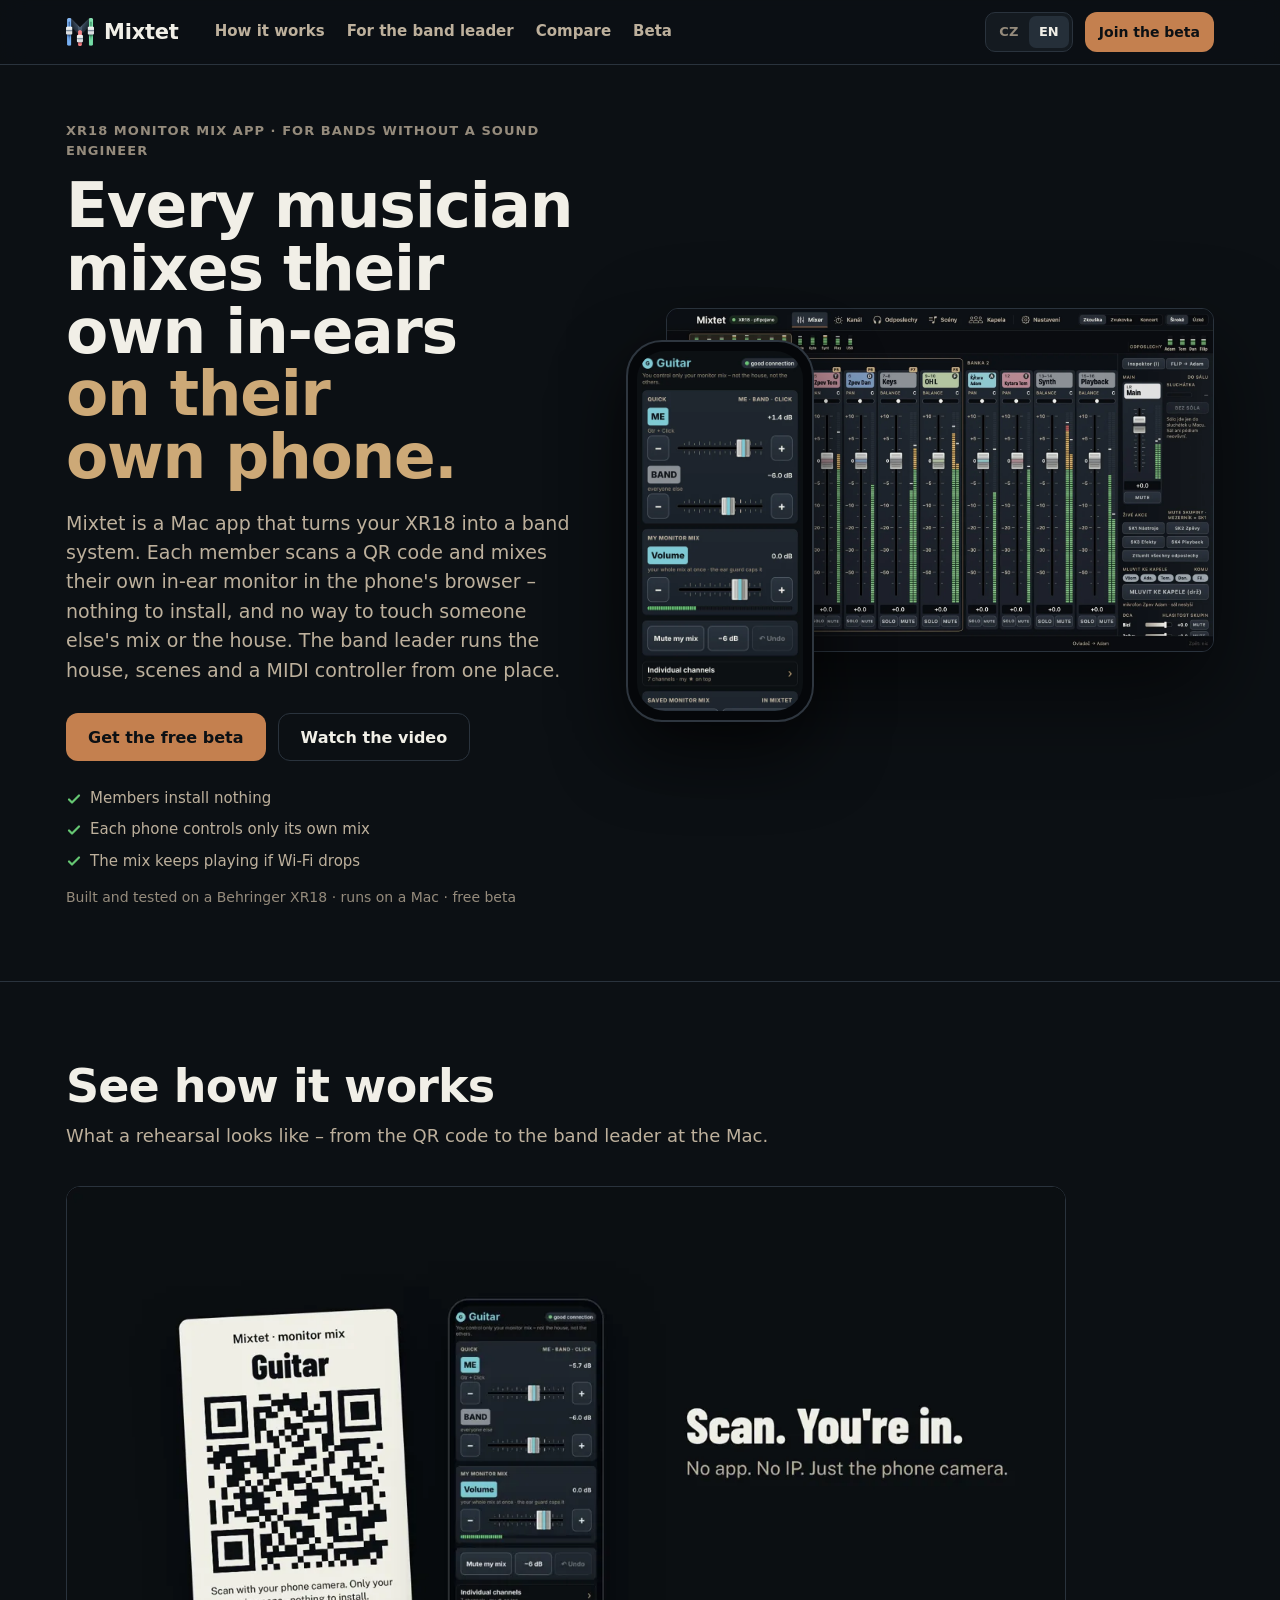
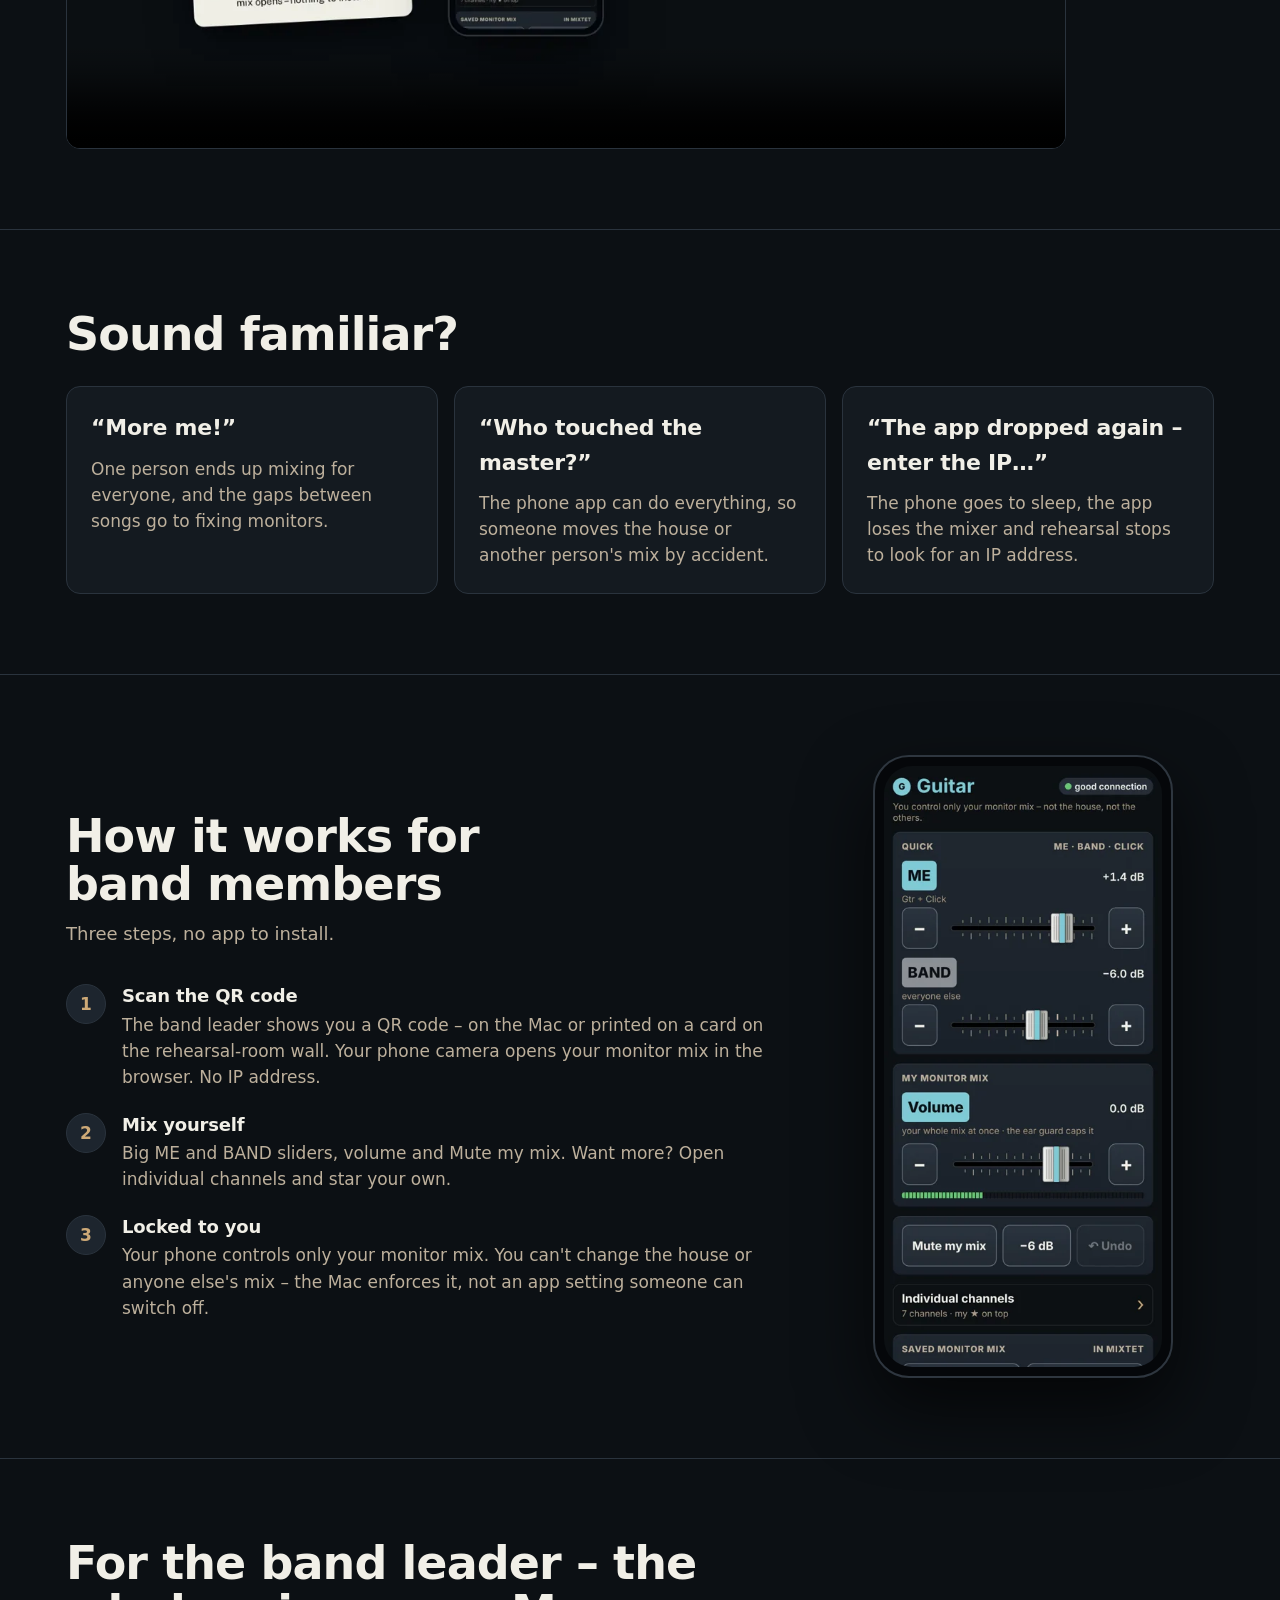
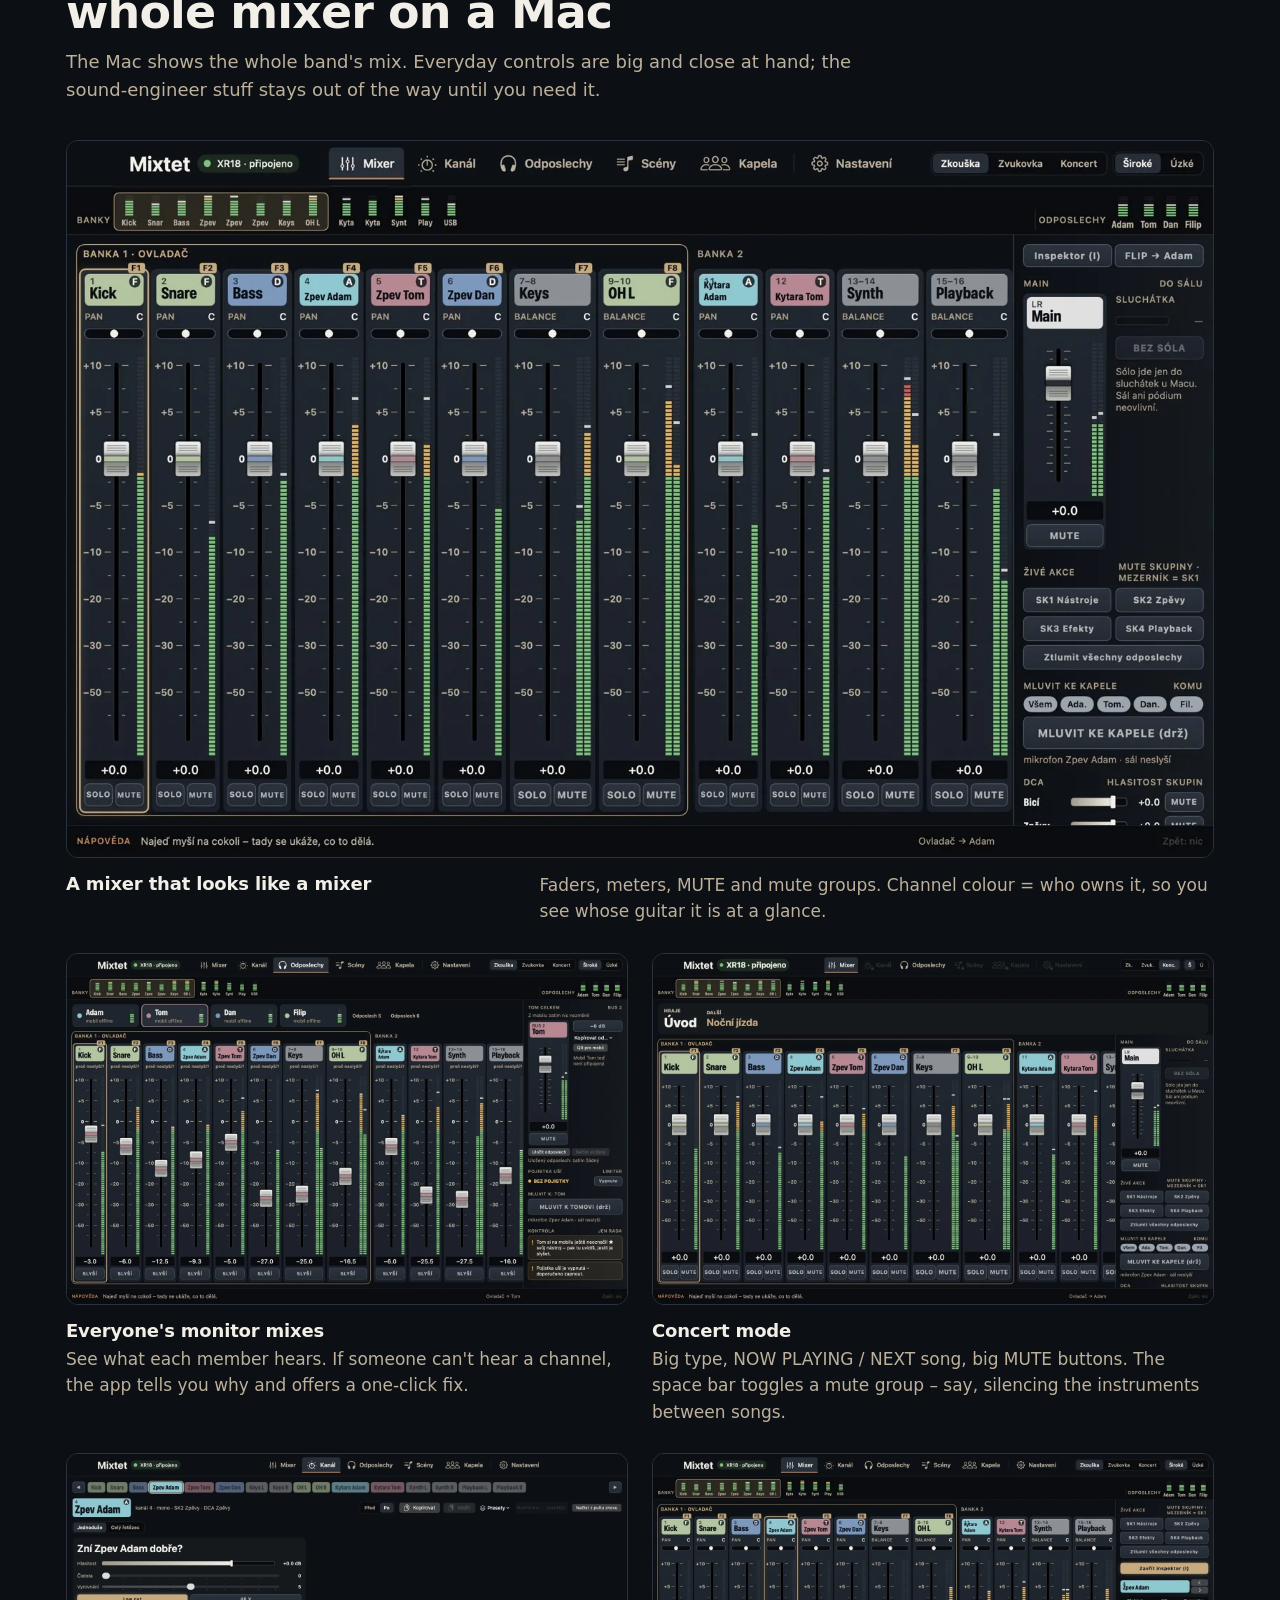
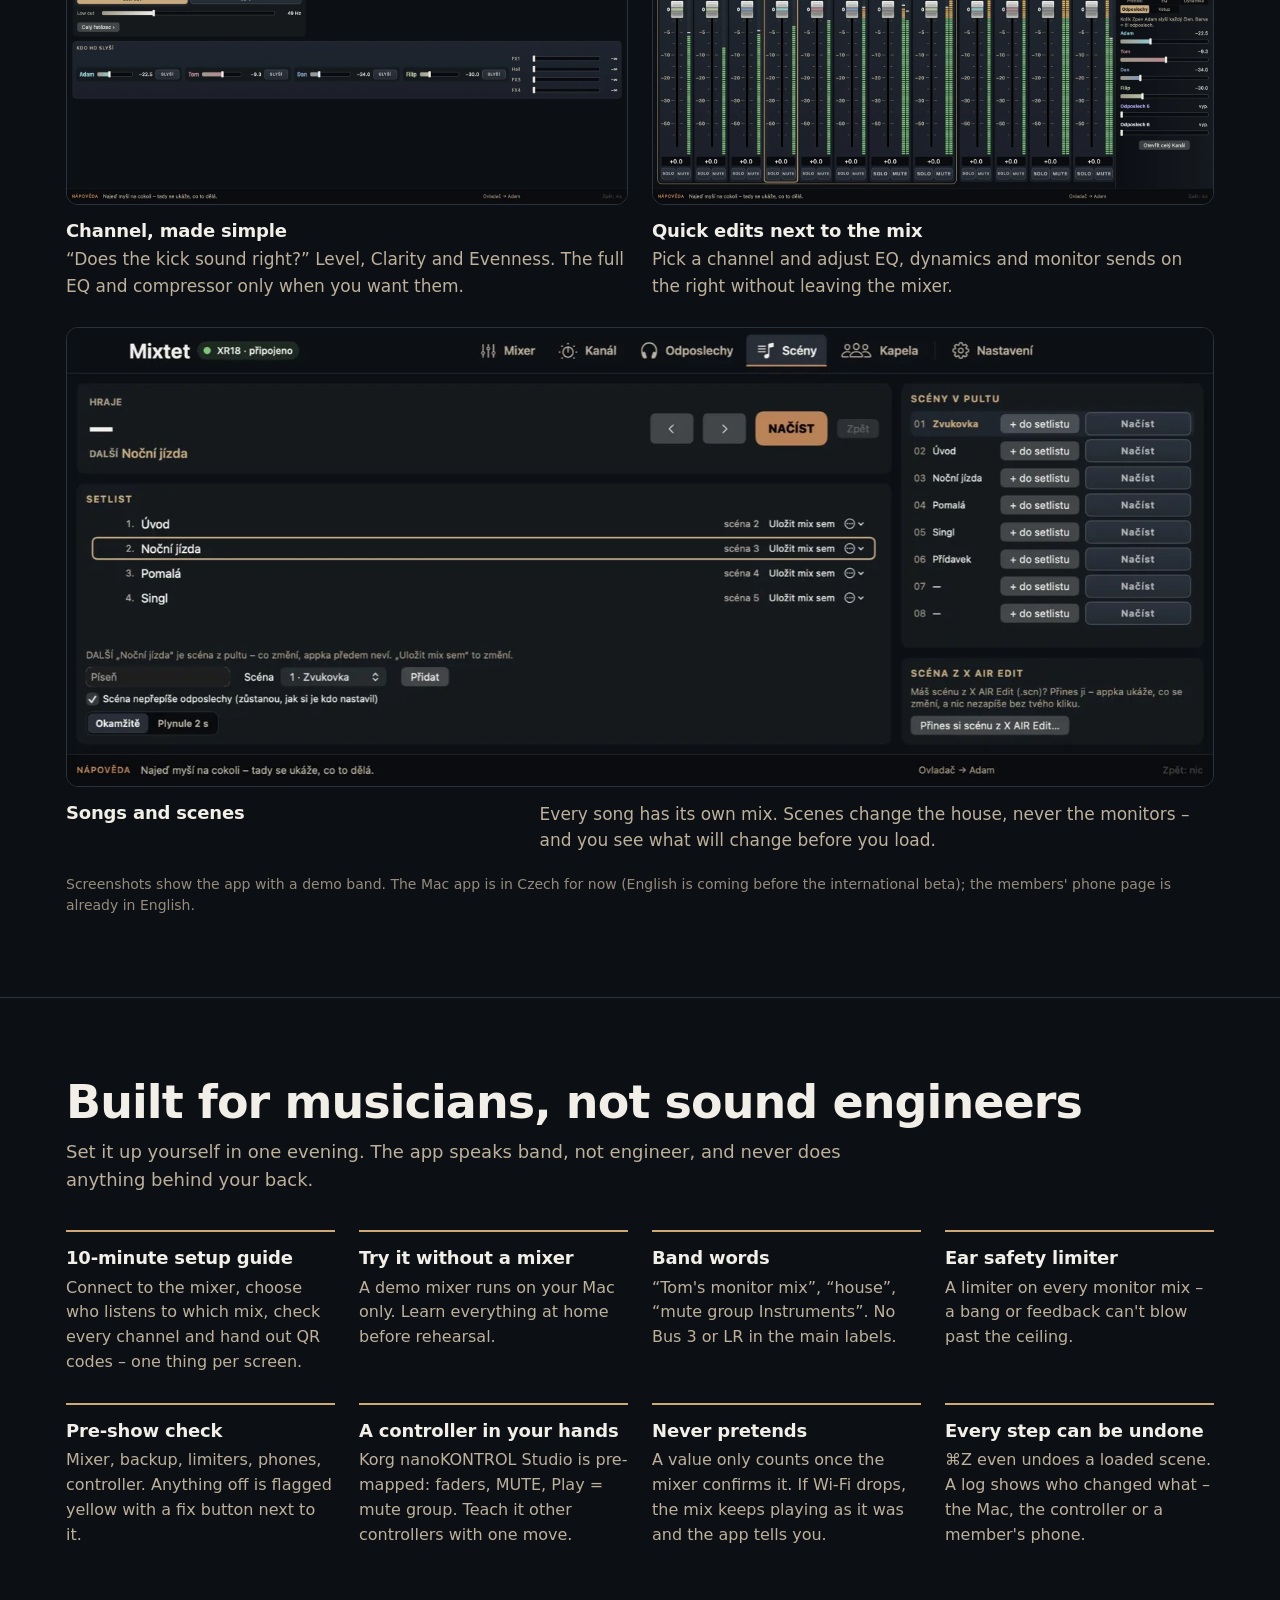
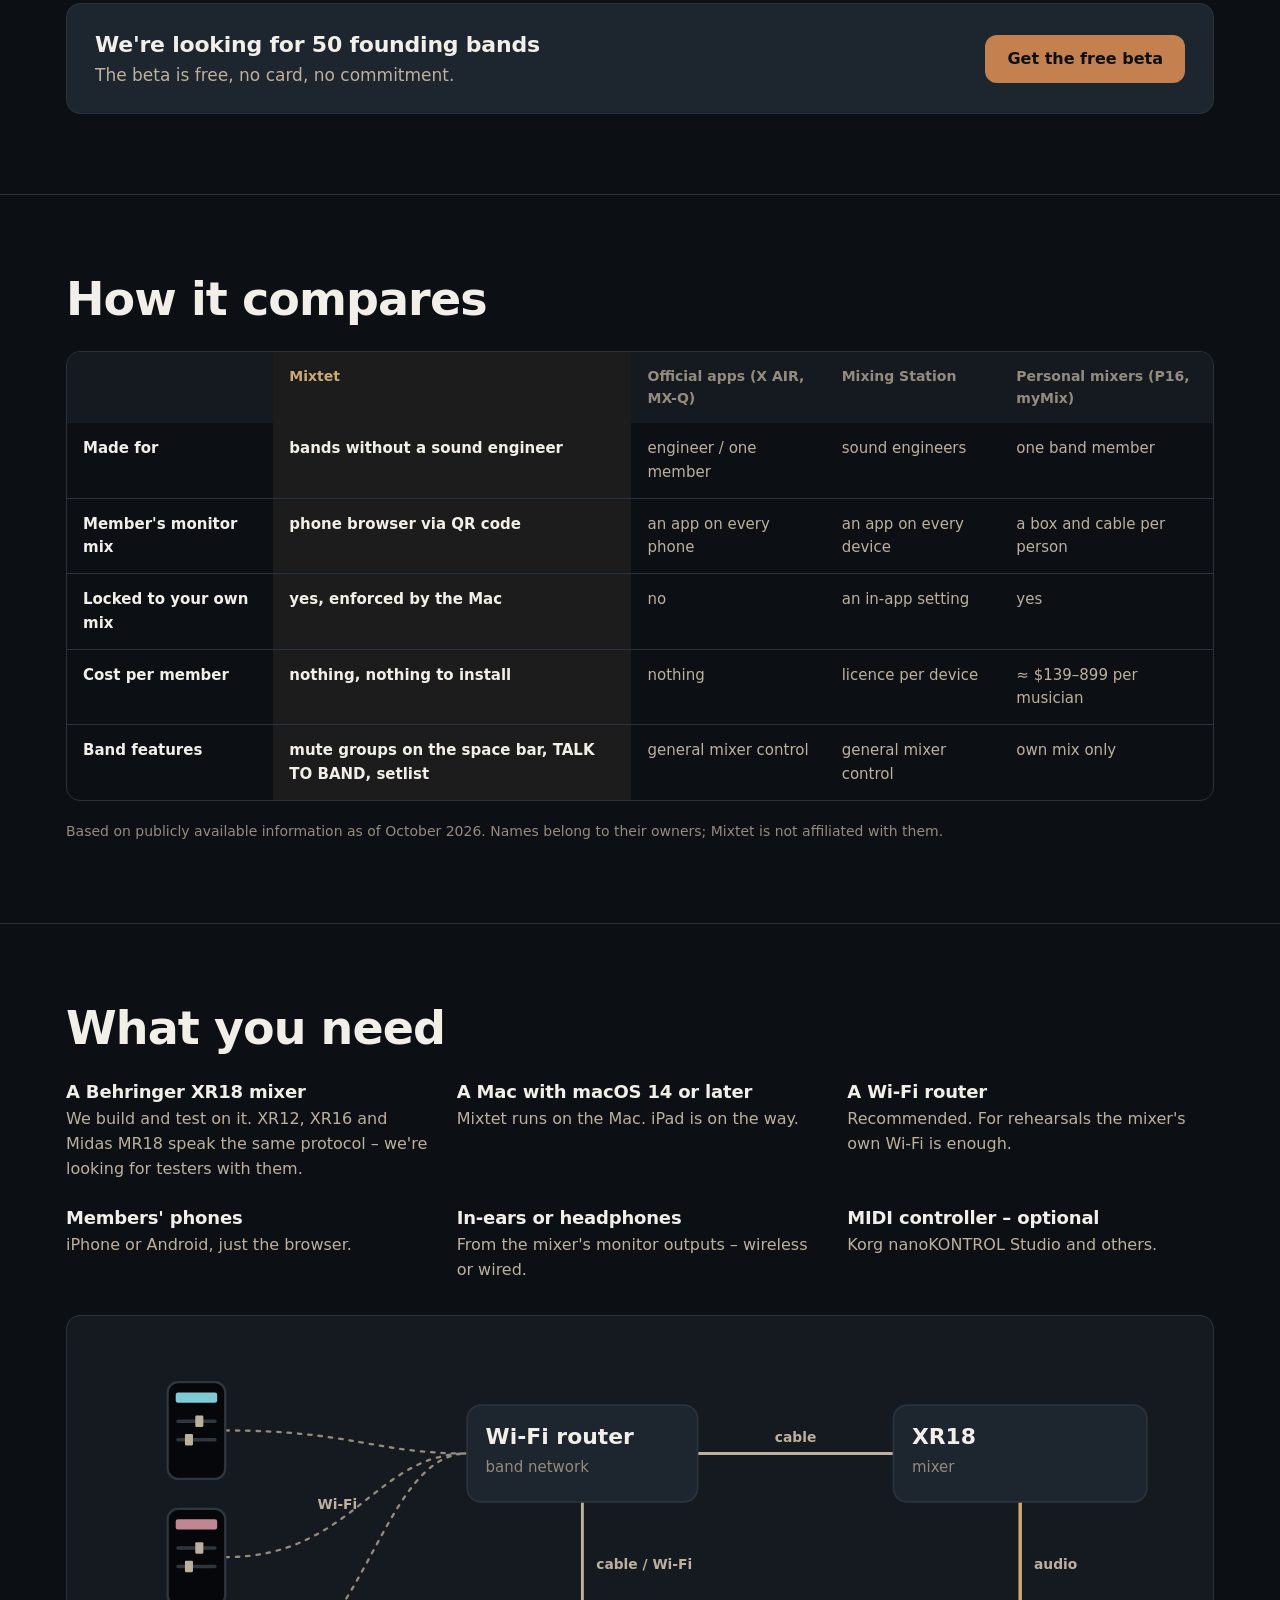
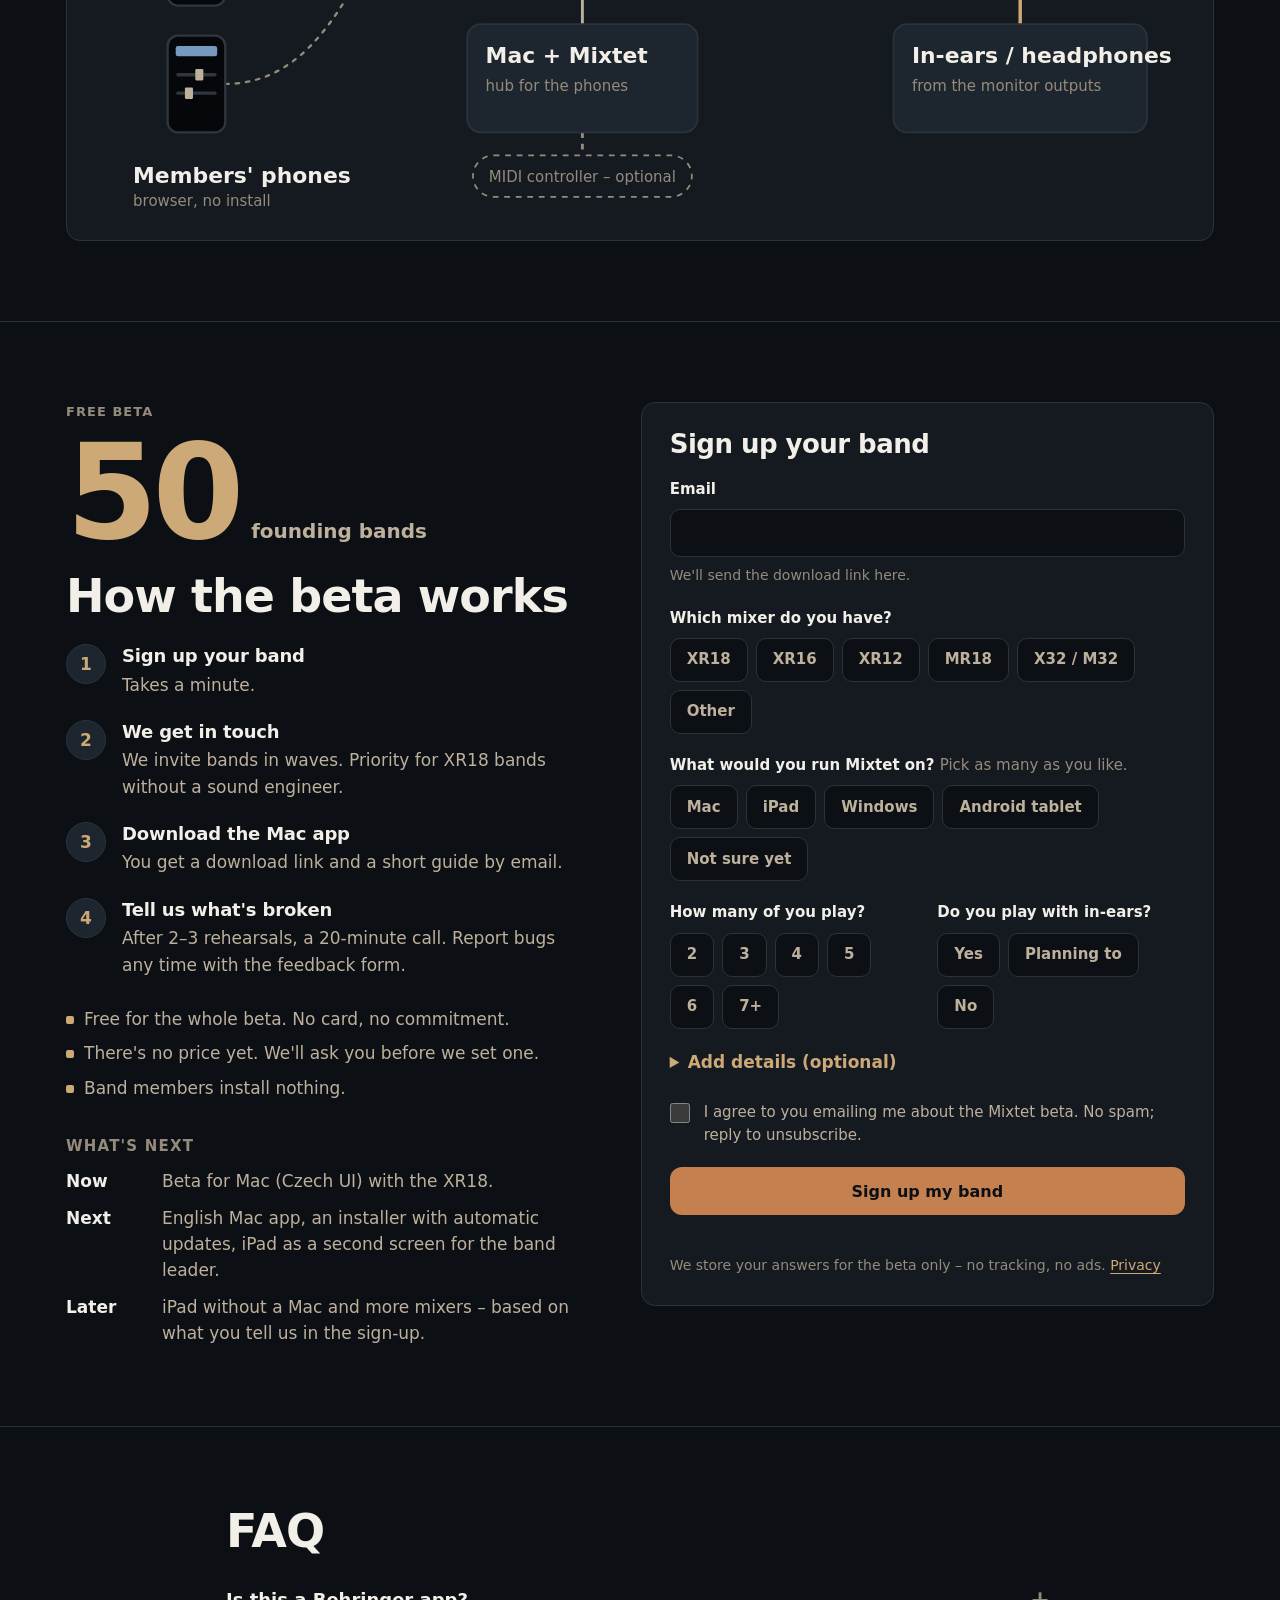
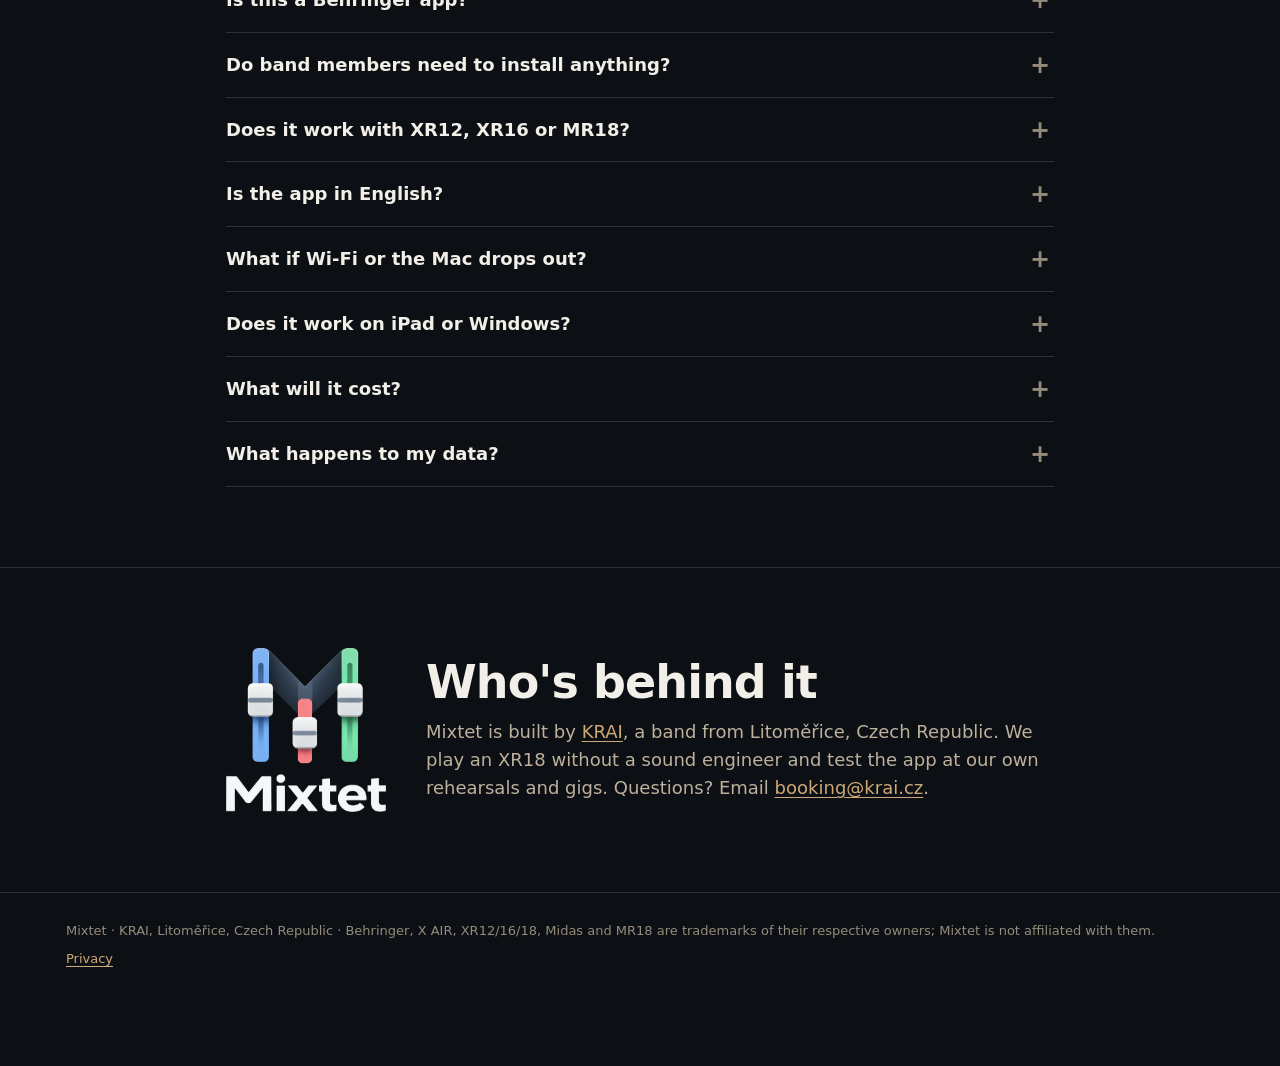
==== index.html @ ce09ac87 "chore(web): web mixtet.live do gitu (stránky, ukázka /demo/, worker, release/ pro Sparkle) Co-Author" ====
<!doctype html>
<html lang="en">
<head>
<meta charset="utf-8">
<meta name="viewport" content="width=device-width,initial-scale=1,viewport-fit=cover">
<title>Mixtet – XR18 monitor mix app for bands | in‑ears on every phone</title>
<meta name="description" content="Every band member mixes their own in‑ear monitor on their phone – scan a QR code, nothing to install, locked to their own mix. The band leader runs the house, scenes and controller from a Mac. Free beta for 50 bands on Behringer XR18.">
<link rel="canonical" href="https://mixtet.live/">
<link rel="alternate" hreflang="en" href="https://mixtet.live/">
<link rel="alternate" hreflang="cs" href="https://mixtet.live/cs/">
<link rel="alternate" hreflang="x-default" href="https://mixtet.live/">
<meta property="og:type" content="website">
<meta property="og:url" content="https://mixtet.live/">
<meta property="og:title" content="Mixtet – XR18 monitor mix app for bands | in‑ears on every phone">
<meta property="og:description" content="Every band member mixes their own in‑ear monitor on their phone – scan a QR code, nothing to install, locked to their own mix. The band leader runs the house, scenes and controller from a Mac. Free beta for 50 bands on Behringer XR18.">
<meta property="og:image" content="https://mixtet.live/img/og-en.png">
<meta property="og:image:width" content="1200"><meta property="og:image:height" content="630">
<meta property="og:locale" content="en_US">
<meta name="twitter:card" content="summary_large_image">
<meta name="theme-color" content="#0C1014">
<link rel="icon" type="image/png" href="img/znacka.png">
<link rel="stylesheet" href="site.css">
</head>
<body>
<a class="skip" href="#main">Skip to content</a>
<header class="top"><div class="wrap bar">
  <a class="brand" href="/"><img src="img/znacka.png" width="28" height="28" alt="">Mixtet</a>
  <nav aria-label="Main"><a href="#how">How it works</a><a href="#leader">For the band leader</a><a href="#compare">Compare</a><a href="#beta">Beta</a></nav>
  <div class="right">
    <div class="lang" role="group" aria-label="Jazyk / Language">
      <a href="/cs/" data-lang="cs" hreflang="cs">CZ</a><a href="/" data-lang="en" hreflang="en" aria-current="true">EN</a>
    </div>
    <a class="btn sm" href="#join">Join the beta</a>
  </div>
</div></header>

<main id="main">
<section class="hero"><div class="wrap">
  <div class="hero-text">
    <p class="eyebrow">XR18 monitor mix app · for bands without a sound engineer</p>
    <h1>Every musician mixes their own in‑ears <em>on their own phone.</em></h1>
    <p class="lead">Mixtet is a Mac app that turns your XR18 into a band system. Each member scans a QR code and mixes their own in‑ear monitor in the phone&#x27;s browser – nothing to install, and no way to touch someone else&#x27;s mix or the house. The band leader runs the house, scenes and a MIDI controller from one place.</p>
    <div class="cta-row"><a class="btn" href="#join">Get the free beta</a><a class="btn ghost" href="#video">Watch the video</a></div>
    <ul class="proof"><li>Members install nothing</li><li>Each phone controls only its own mix</li><li>The mix keeps playing if Wi-Fi drops</li></ul>
    <p class="works">Built and tested on a Behringer XR18 · runs on a Mac · free beta</p>
  </div>
  <div class="hero-vis">
    <img class="mac" src="img/screens/web-mixer.webp" width="1600" height="1000" alt="Mixtet on a Mac: the band&#x27;s mixer with channels coloured by member" fetchpriority="high">
    <div class="phone"><img src="img/phone-en.webp" width="390" height="845" alt="A member&#x27;s monitor mix on a phone: ME and BAND sliders, volume, Mute my mix"></div>
  </div>
</div></section>

<section class="sec" id="video"><div class="wrap">
  <h2>See how it works</h2>
  <p class="sub">What a rehearsal looks like – from the QR code to the band leader at the Mac.</p>
  <div class="vid"><video controls playsinline preload="none" poster="video/poster-en-16x9.webp" aria-label="Video: a band member scans a QR code, mixes their monitor on the phone, the band leader runs the house on a Mac">
    <source src="video/mixtet-en-9x16.mp4" type="video/mp4" media="(max-width: 600px)">
    <source src="video/mixtet-en-16x9.mp4" type="video/mp4">
  </video></div>
</div></section>

<section class="sec" id="problem"><div class="wrap">
  <h2>Sound familiar?</h2>
  <div class="grid3"><div class="card quote"><p class="q">“More me!”</p><p>One person ends up mixing for everyone, and the gaps between songs go to fixing monitors.</p></div><div class="card quote"><p class="q">“Who touched the master?”</p><p>The phone app can do everything, so someone moves the house or another person&#x27;s mix by accident.</p></div><div class="card quote"><p class="q">“The app dropped again – enter the IP…”</p><p>The phone goes to sleep, the app loses the mixer and rehearsal stops to look for an IP address.</p></div></div>
</div></section>

<section class="sec" id="how"><div class="wrap split">
  <div>
    <h2>How it works for band members</h2>
    <p class="sub">Three steps, no app to install.</p>
    <ol class="steps"><li><span class="n">1</span><div><h3>Scan the QR code</h3><p>The band leader shows you a QR code – on the Mac or printed on a card on the rehearsal-room wall. Your phone camera opens your monitor mix in the browser. No IP address.</p></div></li><li><span class="n">2</span><div><h3>Mix yourself</h3><p>Big ME and BAND sliders, volume and Mute my mix. Want more? Open individual channels and star your own.</p></div></li><li><span class="n">3</span><div><h3>Locked to you</h3><p>Your phone controls only your monitor mix. You can&#x27;t change the house or anyone else&#x27;s mix – the Mac enforces it, not an app setting someone can switch off.</p></div></li></ol>
  </div>
  <div class="phone side"><img src="img/phone-en.webp" width="390" height="845" alt="A member&#x27;s monitor mix on a phone: ME and BAND sliders, volume, Mute my mix" loading="lazy"></div>
</div></section>

<section class="sec" id="leader"><div class="wrap">
  <h2>For the band leader – the whole mixer on a Mac</h2>
  <p class="sub">The Mac shows the whole band&#x27;s mix. Everyday controls are big and close at hand; the sound-engineer stuff stays out of the way until you need it.</p>
  <div class="shots"><figure class="scr wide"><button class="shot" type="button" data-full="img/screens/web-mixer.webp" aria-label="A mixer that looks like a mixer – enlarge"><img src="img/screens/web-mixer.webp" width="1600" height="1000" alt="A mixer that looks like a mixer" loading="lazy" decoding="async"></button><figcaption><h3>A mixer that looks like a mixer</h3><p>Faders, meters, MUTE and mute groups. Channel colour = who owns it, so you see whose guitar it is at a glance.</p></figcaption></figure><figure class="scr"><button class="shot" type="button" data-full="img/screens/web-odposlechy.webp" aria-label="Everyone&#x27;s monitor mixes – enlarge"><img src="img/screens/web-odposlechy.webp" width="1600" height="1000" alt="Everyone&#x27;s monitor mixes" loading="lazy" decoding="async"></button><figcaption><h3>Everyone&#x27;s monitor mixes</h3><p>See what each member hears. If someone can&#x27;t hear a channel, the app tells you why and offers a one-click fix.</p></figcaption></figure><figure class="scr"><button class="shot" type="button" data-full="img/screens/web-koncert.webp" aria-label="Concert mode – enlarge"><img src="img/screens/web-koncert.webp" width="1600" height="1000" alt="Concert mode" loading="lazy" decoding="async"></button><figcaption><h3>Concert mode</h3><p>Big type, NOW PLAYING / NEXT song, big MUTE buttons. The space bar toggles a mute group – say, silencing the instruments between songs.</p></figcaption></figure><figure class="scr"><button class="shot" type="button" data-full="img/screens/web-kanal.webp" aria-label="Channel, made simple – enlarge"><img src="img/screens/web-kanal.webp" width="1600" height="1000" alt="Channel, made simple" loading="lazy" decoding="async"></button><figcaption><h3>Channel, made simple</h3><p>“Does the kick sound right?” Level, Clarity and Evenness. The full EQ and compressor only when you want them.</p></figcaption></figure><figure class="scr"><button class="shot" type="button" data-full="img/screens/web-inspektor.webp" aria-label="Quick edits next to the mix – enlarge"><img src="img/screens/web-inspektor.webp" width="1600" height="1000" alt="Quick edits next to the mix" loading="lazy" decoding="async"></button><figcaption><h3>Quick edits next to the mix</h3><p>Pick a channel and adjust EQ, dynamics and monitor sends on the right without leaving the mixer.</p></figcaption></figure><figure class="scr wide"><button class="shot" type="button" data-full="img/screens/web-sceny.webp" aria-label="Songs and scenes – enlarge"><img src="img/screens/web-sceny.webp" width="1514" height="605" alt="Songs and scenes" loading="lazy" decoding="async"></button><figcaption><h3>Songs and scenes</h3><p>Every song has its own mix. Scenes change the house, never the monitors – and you see what will change before you load.</p></figcaption></figure></div>
  <p class="note">Screenshots show the app with a demo band. The Mac app is in Czech for now (English is coming before the international beta); the members&#x27; phone page is already in English.</p>
</div></section>

<section class="sec" id="easy"><div class="wrap">
  <h2>Built for musicians, not sound engineers</h2>
  <p class="sub">Set it up yourself in one evening. The app speaks band, not engineer, and never does anything behind your back.</p>
  <ul class="easy"><li><h3>10-minute setup guide</h3><p>Connect to the mixer, choose who listens to which mix, check every channel and hand out QR codes – one thing per screen.</p></li><li><h3>Try it without a mixer</h3><p>A demo mixer runs on your Mac only. Learn everything at home before rehearsal.</p></li><li><h3>Band words</h3><p>“Tom&#x27;s monitor mix”, “house”, “mute group Instruments”. No Bus 3 or LR in the main labels.</p></li><li><h3>Ear safety limiter</h3><p>A limiter on every monitor mix – a bang or feedback can&#x27;t blow past the ceiling.</p></li><li><h3>Pre-show check</h3><p>Mixer, backup, limiters, phones, controller. Anything off is flagged yellow with a fix button next to it.</p></li><li><h3>A controller in your hands</h3><p>Korg nanoKONTROL Studio is pre-mapped: faders, MUTE, Play = mute group. Teach it other controllers with one move.</p></li><li><h3>Never pretends</h3><p>A value only counts once the mixer confirms it. If Wi-Fi drops, the mix keeps playing as it was and the app tells you.</p></li><li><h3>Every step can be undone</h3><p>⌘Z even undoes a loaded scene. A log shows who changed what – the Mac, the controller or a member&#x27;s phone.</p></li></ul>
  <div class="mid"><div><p class="mid-h">We&#x27;re looking for 50 founding bands</p><p>The beta is free, no card, no commitment.</p></div><a class="btn" href="#join">Get the free beta</a></div>
</div></section>

<section class="sec" id="compare"><div class="wrap">
  <h2>How it compares</h2>
  <div class="tbl" tabindex="0" role="region" aria-label="How it compares"><table><thead><tr><th scope="col"></th><th scope="col" class=me>Mixtet</th><th scope="col">Official apps (X AIR, MX-Q)</th><th scope="col">Mixing Station</th><th scope="col">Personal mixers (P16, myMix)</th></tr></thead><tbody><tr><th scope="row">Made for</th><td class=me>bands without a sound engineer</td><td>engineer / one member</td><td>sound engineers</td><td>one band member</td></tr><tr><th scope="row">Member&#x27;s monitor mix</th><td class=me>phone browser via QR code</td><td>an app on every phone</td><td>an app on every device</td><td>a box and cable per person</td></tr><tr><th scope="row">Locked to your own mix</th><td class=me>yes, enforced by the Mac</td><td>no</td><td>an in-app setting</td><td>yes</td></tr><tr><th scope="row">Cost per member</th><td class=me>nothing, nothing to install</td><td>nothing</td><td>licence per device</td><td>≈ $139–899 per musician</td></tr><tr><th scope="row">Band features</th><td class=me>mute groups on the space bar, TALK TO BAND, setlist</td><td>general mixer control</td><td>general mixer control</td><td>own mix only</td></tr></tbody></table></div>
  <p class="note">Based on publicly available information as of October 2026. Names belong to their owners; Mixtet is not affiliated with them.</p>
</div></section>

<section class="sec" id="need"><div class="wrap">
  <h2>What you need</h2>
  <ul class="need"><li><h3>A Behringer XR18 mixer</h3><p>We build and test on it. XR12, XR16 and Midas MR18 speak the same protocol – we&#x27;re looking for testers with them.</p></li><li><h3>A Mac with macOS 14 or later</h3><p>Mixtet runs on the Mac. iPad is on the way.</p></li><li><h3>A Wi-Fi router</h3><p>Recommended. For rehearsals the mixer&#x27;s own Wi-Fi is enough.</p></li><li><h3>Members&#x27; phones</h3><p>iPhone or Android, just the browser.</p></li><li><h3>In‑ears or headphones</h3><p>From the mixer&#x27;s monitor outputs – wireless or wired.</p></li><li><h3>MIDI controller – optional</h3><p>Korg nanoKONTROL Studio and others.</p></li></ul>
  <div class="diabox"><svg class="dia" viewBox="0 0 960 420" role="img" aria-labelledby="diaT"><title id="diaT">Wiring diagram: members&#x27; phones join the router over Wi-Fi, the router connects to the XR18 by cable, the Mac running Mixtet sits on the same network, and the mixer&#x27;s outputs feed in‑ears or headphones.</title>
<path class="w" d="M120 82 C230 82 250 102 330 102"/><path class="w" d="M120 192 C230 192 250 102 330 102"/><path class="w" d="M120 302 C240 302 250 102 330 102"/>
<line class="c" x1="430" y1="144" x2="430" y2="250"/><line class="c" x1="530" y1="102" x2="700" y2="102"/><line class="a" x1="810" y1="144" x2="810" y2="250"/><line class="c o" x1="430" y1="344" x2="430" y2="364"/>
<text class="l" x="200" y="150">Wi-Fi</text><text class="l" x="442" y="202">cable / Wi-Fi</text><text class="l" x="615" y="92" text-anchor="middle">cable</text><text class="l" x="822" y="202">audio</text>
<g class="ph"><rect x="70" y="40" width="50" height="84" rx="9"/><rect x="77" y="49" width="36" height="9" rx="2" style="fill:var(--m1)"/><line x1="79" y1="74" x2="111" y2="74"/><line x1="79" y1="90" x2="111" y2="90"/><rect class="k" x="94" y="69" width="7" height="10" rx="1"/><rect class="k" x="85" y="85" width="7" height="10" rx="1"/></g><g class="ph"><rect x="70" y="150" width="50" height="84" rx="9"/><rect x="77" y="159" width="36" height="9" rx="2" style="fill:var(--m2)"/><line x1="79" y1="184" x2="111" y2="184"/><line x1="79" y1="200" x2="111" y2="200"/><rect class="k" x="94" y="179" width="7" height="10" rx="1"/><rect class="k" x="85" y="195" width="7" height="10" rx="1"/></g><g class="ph"><rect x="70" y="260" width="50" height="84" rx="9"/><rect x="77" y="269" width="36" height="9" rx="2" style="fill:var(--m3)"/><line x1="79" y1="294" x2="111" y2="294"/><line x1="79" y1="310" x2="111" y2="310"/><rect class="k" x="94" y="289" width="7" height="10" rx="1"/><rect class="k" x="85" y="305" width="7" height="10" rx="1"/></g>
<text class="t" x="40" y="388">Members&#x27; phones</text><text class="s" x="40" y="408">browser, no install</text>
<g class="nd"><rect x="330" y="60" width="200" height="84" rx="12"/><text class="t" x="346" y="94">Wi-Fi router</text><text class="s" x="346" y="118">band network</text></g>
<g class="nd"><rect x="330" y="250" width="200" height="94" rx="12"/><text class="t" x="346" y="284">Mac + Mixtet</text><text class="s" x="346" y="308">hub for the phones</text></g>
<g class="nd"><rect x="700" y="60" width="220" height="84" rx="12"/><text class="t" x="716" y="94">XR18</text><text class="s" x="716" y="118">mixer</text></g>
<g class="nd"><rect x="700" y="250" width="220" height="94" rx="12"/><text class="t" x="716" y="284">In‑ears / headphones</text><text class="s" x="716" y="308">from the monitor outputs</text></g>
<g class="nd o"><rect x="335" y="364" width="190" height="36" rx="18"/><text class="s" x="430" y="387" text-anchor="middle">MIDI controller – optional</text></g>
</svg></div>
</div></section>

<section class="sec" id="beta"><div class="wrap beta">
  <div class="beta-info">
    <p class="eyebrow">Free beta</p>
    <p class="big"><span>50</span> founding bands</p>
    <h2>How the beta works</h2>
    <ol class="steps"><li><span class="n">1</span><div><h3>Sign up your band</h3><p>Takes a minute.</p></div></li><li><span class="n">2</span><div><h3>We get in touch</h3><p>We invite bands in waves. Priority for XR18 bands without a sound engineer.</p></div></li><li><span class="n">3</span><div><h3>Download the Mac app</h3><p>You get a download link and a short guide by email.</p></div></li><li><span class="n">4</span><div><h3>Tell us what&#x27;s broken</h3><p>After 2–3 rehearsals, a 20-minute call. Report bugs any time with the feedback form.</p></div></li></ol>
    <ul class="terms"><li>Free for the whole beta. No card, no commitment.</li><li>There&#x27;s no price yet. We&#x27;ll ask you before we set one.</li><li>Band members install nothing.</li></ul>
    <h3 class="road-h">What&#x27;s next</h3>
    <ul class="road"><li><b>Now</b><span>Beta for Mac (Czech UI) with the XR18.</span></li><li><b>Next</b><span>English Mac app, an installer with automatic updates, iPad as a second screen for the band leader.</span></li><li><b>Later</b><span>iPad without a Mac and more mixers – based on what you tell us in the sign-up.</span></li></ul>
  </div>
  <div class="formcol" id="join">
    <form id="signup" class="card form" novalidate>
      <h2 class="form-h">Sign up your band</h2>
      <div class="f">
        <label for="email">Email</label>
        <input id="email" name="email" type="email" autocomplete="email" required aria-describedby="email-hint email-err" inputmode="email">
        <p class="hint" id="email-hint">We&#x27;ll send the download link here.</p><p class="err" id="email-err" hidden></p>
      </div>
      <fieldset class="f" aria-describedby="mixer-err"><legend>Which mixer do you have?</legend><div class="chips"><label class="chip"><input type="radio" name="mixer" value="xr18"><span>XR18</span></label><label class="chip"><input type="radio" name="mixer" value="xr16"><span>XR16</span></label><label class="chip"><input type="radio" name="mixer" value="xr12"><span>XR12</span></label><label class="chip"><input type="radio" name="mixer" value="mr18"><span>MR18</span></label><label class="chip"><input type="radio" name="mixer" value="x32"><span>X32 / M32</span></label><label class="chip"><input type="radio" name="mixer" value="other"><span>Other</span></label></div><p class="err" id="mixer-err" hidden></p></fieldset>
      <fieldset class="f"><legend>What would you run Mixtet on? <span class="opt">Pick as many as you like.</span></legend><div class="chips"><label class="chip"><input type="checkbox" name="hub" value="mac"><span>Mac</span></label><label class="chip"><input type="checkbox" name="hub" value="ipad"><span>iPad</span></label><label class="chip"><input type="checkbox" name="hub" value="windows"><span>Windows</span></label><label class="chip"><input type="checkbox" name="hub" value="android"><span>Android tablet</span></label><label class="chip"><input type="checkbox" name="hub" value="unsure"><span>Not sure yet</span></label></div></fieldset>
      <div class="f2">
        <fieldset class="f"><legend>How many of you play?</legend><div class="chips"><label class="chip"><input type="radio" name="members" value="2"><span>2</span></label><label class="chip"><input type="radio" name="members" value="3"><span>3</span></label><label class="chip"><input type="radio" name="members" value="4"><span>4</span></label><label class="chip"><input type="radio" name="members" value="5"><span>5</span></label><label class="chip"><input type="radio" name="members" value="6"><span>6</span></label><label class="chip"><input type="radio" name="members" value="7+"><span>7+</span></label></div></fieldset>
        <fieldset class="f"><legend>Do you play with in‑ears?</legend><div class="chips"><label class="chip"><input type="radio" name="iem" value="yes"><span>Yes</span></label><label class="chip"><input type="radio" name="iem" value="planning"><span>Planning to</span></label><label class="chip"><input type="radio" name="iem" value="no"><span>No</span></label></div></fieldset>
      </div>
      <details class="more"><summary>Add details (optional)</summary>
        <div class="f2">
          <div class="f"><label for="band">Band name</label><input id="band" name="band" autocomplete="organization" maxlength="80"></div>
          <div class="f"><label for="country">Country</label><input id="country" name="country" autocomplete="country-name" maxlength="60"></div>
        </div>
        <div class="f"><label for="note">Anything we should know?</label><textarea id="note" name="note" rows="3" maxlength="1000"></textarea></div>
      </details>
      <div class="hp" aria-hidden="true"><label>Web <input name="web" tabindex="-1" autocomplete="off"></label></div>
      <label class="consent"><input type="checkbox" name="consent" id="consent" aria-describedby="consent-err"><span>I agree to you emailing me about the Mixtet beta. No spam; reply to unsubscribe.</span></label>
      <p class="err" id="consent-err" hidden></p>
      <button class="btn full" type="submit" id="submit">Sign up my band</button>
      <p class="err" id="server-err" role="alert" hidden></p>
      <p class="note">We store your answers for the beta only – no tracking, no ads. <a href="/privacy.html">Privacy</a></p>
    </form>
    <div class="card done" id="done" hidden tabindex="-1"><h2></h2><p></p><button class="btn ghost" type="button" id="share"></button></div>
  </div>
</div></section>

<section class="sec" id="faq"><div class="wrap narrow">
  <h2>FAQ</h2>
  <div class="faq"><details><summary>Is this a Behringer app?</summary><p>No. Mixtet is an independent app, not affiliated with Behringer or Music Tribe.</p></details><details><summary>Do band members need to install anything?</summary><p>No. They scan a QR code and their monitor mix opens in the phone&#x27;s browser. They can add it to the home screen as an icon.</p></details><details><summary>Does it work with XR12, XR16 or MR18?</summary><p>They use the same protocol as the XR18, so they should. We haven&#x27;t verified them on real hardware yet – we&#x27;re looking for testers who have them.</p></details><details><summary>Is the app in English?</summary><p>The members&#x27; phone page is. The Mac app is in Czech for now; an English version is coming before the international beta wave.</p></details><details><summary>What if Wi-Fi or the Mac drops out?</summary><p>The mixer keeps playing as it was. Mixtet never sends blind, and both the app and the phones reconnect on their own.</p></details><details><summary>Does it work on iPad or Windows?</summary><p>The members&#x27; page works everywhere. The band leader&#x27;s app is Mac-only for now; iPad is on the way. Tell us in the sign-up what you&#x27;d use.</p></details><details><summary>What will it cost?</summary><p>Nothing during the beta. We&#x27;ll set a price based on what testers tell us, and founding bands hear it first.</p></details><details><summary>What happens to my data?</summary><p>We use it for the beta only and delete it within 2 years at the latest. Email us any time and we&#x27;ll delete it right away.</p></details></div>
</div></section>

<section class="sec" id="about"><div class="wrap narrow about">
  <img src="img/logo.png" width="160" height="164" alt="Mixtet" loading="lazy">
  <div><h2>Who&#x27;s behind it</h2><p>Mixtet is built by <a href="https://krai.cz">KRAI</a>, a band from Litoměřice, Czech Republic. We play an XR18 without a sound engineer and test the app at our own rehearsals and gigs. Questions? Email <a href="mailto:booking@krai.cz">booking@krai.cz</a>.</p></div>
</div></section>
</main>

<footer><div class="wrap"><p>Mixtet · KRAI, Litoměřice, Czech Republic · Behringer, X AIR, XR12/16/18, Midas and MR18 are trademarks of their respective owners; Mixtet is not affiliated with them.</p><p><a href="/privacy.html">Privacy</a></p></div></footer>
<div class="sticky" id="sticky" hidden><a class="btn full" href="#join">Get the free beta</a></div>
<dialog id="zoom"><form method="dialog"><button class="x" aria-label="Zavřít / Close">×</button></form><img alt=""></dialog>
<script>window.MIXTET={"lang": "en", "msg": {"eEmail": "Check your email address – it doesn't look valid.", "eMixer": "Pick a mixer (or “Other”).", "eConsent": "We can't email you without your consent.", "eServer": "Couldn't send. Try again in a moment, or email booking@krai.cz.", "okH": "Thanks – your band is on the list!", "okP": "We'll email {email} when there's a spot in a wave. Share the link with your bandmates so they know what's coming.", "okShare": "Copy link to this page", "okCopied": "Link copied", "fSubmit": "Sign up my band", "fSending": "Sending…"}};</script>
<script src="site.js" defer></script>
</body>
</html>
---- site.css ----
/* Mixtet web – barvy a písmo jako appka (docs/BRAND.md): tmavé plátno, SF Pro (systémové), terakota = hlavní akce,
   sand = výběr, barvy členů jen tam, kde znamenají člena. Žádná webová písma, žádné externí zdroje. */
:root{
  --bg:#0C1014; --s1:#141A20; --s2:#1D252E; --s3:#252F39; --line:#2A333D;
  --fg:#F1EFE7; --fg2:#BDB09C; --fg3:#958B7C;
  --sand:#CDA977; --terra:#C4804F; --terra-h:#D08A57; --ok:#66C773; --warn:#F0CF4C; --mute:#EB4C47;
  --m1:#7FCAD4; --m2:#C08692; --m3:#7699C0; --m4:#AEC59C;
  --font:-apple-system,BlinkMacSystemFont,"SF Pro Text","SF Pro Display",system-ui,"Segoe UI",Roboto,"Helvetica Neue",Arial,sans-serif;
  --r:14px; --gut:max(16px,env(safe-area-inset-left,0px));
  color-scheme:dark;
}
*{box-sizing:border-box}
[hidden]{display:none!important}
html{scroll-behavior:smooth;scroll-padding-top:84px;-webkit-text-size-adjust:100%}
@media (prefers-reduced-motion:reduce){html{scroll-behavior:auto}*{animation:none!important;transition:none!important}}
body{margin:0;background:var(--bg);color:var(--fg);font:17px/1.55 var(--font);font-variant-numeric:tabular-nums;-webkit-font-smoothing:antialiased}
img{max-width:100%;height:auto;display:block}
a{color:var(--sand);text-underline-offset:3px}
h1,h2,h3{font-weight:800;letter-spacing:-.02em;text-wrap:balance;margin:0}
h2{font-size:clamp(30px,4.2vw,46px);line-height:1.05;margin-bottom:12px}
h3{font-size:18px;line-height:1.3;letter-spacing:-.01em;font-weight:700}
p{margin:0}
.wrap{max-width:1180px;margin:0 auto;padding-left:var(--gut);padding-right:max(16px,env(safe-area-inset-right,0px))}
.narrow{max-width:860px}
.skip{position:absolute;left:-9999px;top:8px;background:var(--fg);color:var(--bg);padding:8px 12px;border-radius:8px;z-index:50}
.skip:focus{left:12px}
:focus-visible{outline:2px solid var(--sand);outline-offset:3px;border-radius:6px}

/* Lišta */
.top{position:sticky;top:0;z-index:20;background:rgba(12,16,20,.86);backdrop-filter:saturate(1.4) blur(14px);-webkit-backdrop-filter:saturate(1.4) blur(14px);border-bottom:1px solid var(--line)}
.bar{display:flex;align-items:center;gap:24px;height:64px}
.brand{display:flex;align-items:center;gap:10px;color:var(--fg);text-decoration:none;font-weight:800;font-size:21px;letter-spacing:-.01em}
.top nav{display:flex;gap:22px;margin-left:12px}
.top nav a{color:var(--fg2);text-decoration:none;font-size:15px;font-weight:600}
.top nav a:hover{color:var(--fg)}
.right{margin-left:auto;display:flex;align-items:center;gap:12px}
.lang{display:flex;background:var(--s1);border:1px solid var(--line);border-radius:10px;padding:3px}
.lang a{font-size:13px;font-weight:700;color:var(--fg3);text-decoration:none;border-radius:7px;padding:6px 10px;min-width:40px;text-align:center}
.lang a[aria-current]{background:var(--s3);color:var(--fg)}

/* Tlačítka */
.btn{display:inline-flex;align-items:center;justify-content:center;gap:8px;min-height:48px;font:700 16px var(--font);text-decoration:none;color:#0C1014;background:var(--terra);border:0;border-radius:12px;padding:0 22px;cursor:pointer;transition:background .15s}
.btn:hover{background:var(--terra-h)}
.btn.ghost{background:transparent;color:var(--fg);border:1px solid var(--line)}
.btn.ghost:hover{background:var(--s2)}
.btn.sm{min-height:40px;font-size:14px;padding:0 14px}
.btn.full{width:100%}
.btn[disabled]{opacity:.6;cursor:progress}

/* Úvod */
.hero{padding:56px 0 72px;overflow:hidden}
.hero .wrap{display:grid;grid-template-columns:minmax(0,1fr) minmax(0,1.15fr);gap:48px;align-items:center}
.eyebrow{font-size:13px;font-weight:700;letter-spacing:.08em;text-transform:uppercase;color:var(--fg3);margin-bottom:14px}
h1{font-size:clamp(38px,4.8vw,64px);line-height:1.02;margin-bottom:20px}
h1 em{font-style:normal;color:var(--sand)}
.lead{font-size:19px;color:var(--fg2);max-width:36em;margin-bottom:28px}
.cta-row{display:flex;flex-wrap:wrap;gap:12px}
.proof{list-style:none;padding:0;margin:26px 0 0;display:flex;flex-wrap:wrap;gap:8px 18px;color:var(--fg2);font-size:15px}
.proof li{display:flex;align-items:center;gap:8px}
.proof li::before{content:"";width:16px;height:16px;flex:none;background:var(--ok);-webkit-mask:url("data:image/svg+xml,%3Csvg xmlns='http://www.w3.org/2000/svg' viewBox='0 0 16 16'%3E%3Cpath d='M3 8.5l3 3 7-7' fill='none' stroke='black' stroke-width='2.2' stroke-linecap='round' stroke-linejoin='round'/%3E%3C/svg%3E") center/contain no-repeat;mask:url("data:image/svg+xml,%3Csvg xmlns='http://www.w3.org/2000/svg' viewBox='0 0 16 16'%3E%3Cpath d='M3 8.5l3 3 7-7' fill='none' stroke='black' stroke-width='2.2' stroke-linecap='round' stroke-linejoin='round'/%3E%3C/svg%3E") center/contain no-repeat}
.works{font-size:14px;color:var(--fg3);margin-top:14px}
.hero-vis{position:relative;padding:0 0 70px 40px}
.hero-vis .mac{border-radius:12px;border:1px solid var(--line);box-shadow:0 40px 90px rgba(0,0,0,.6);width:100%}
.phone{width:min(240px,42%);border-radius:36px;background:#05070A;border:2px solid #2E363F;padding:9px;box-shadow:0 30px 70px rgba(0,0,0,.65)}
.phone img{border-radius:28px}
.hero-vis .phone{position:absolute;left:0;bottom:0;width:min(190px,32%)}
.hero-vis.solo .phone{position:static;margin:0 auto;width:min(300px,100%)}

/* Sekce */
.sec{padding:80px 0;border-top:1px solid var(--line)}
.sub{color:var(--fg2);font-size:18px;max-width:44em;margin-bottom:36px}
.note{color:var(--fg3);font-size:14px;margin-top:20px}
.card{background:var(--s1);border:1px solid var(--line);border-radius:var(--r);padding:24px}
.grid3{display:grid;grid-template-columns:repeat(3,minmax(0,1fr));gap:16px;margin-top:28px}
.quote .q{font-size:22px;font-weight:800;letter-spacing:-.01em;margin-bottom:10px;color:var(--fg)}
.quote p{color:var(--fg2)}
.split{display:grid;grid-template-columns:minmax(0,1.3fr) minmax(0,.7fr);gap:56px;align-items:center}
.phone.side{justify-self:center;width:min(300px,100%)}
.steps{list-style:none;padding:0;margin:0;display:grid;gap:22px}
.steps li{display:grid;grid-template-columns:40px minmax(0,1fr);gap:16px;align-items:start}
.steps .n{width:40px;height:40px;border-radius:50%;background:var(--s2);border:1px solid var(--line);display:grid;place-items:center;font-weight:800;color:var(--sand)}
.steps p{color:var(--fg2);margin-top:4px}

/* Snímky appky */
.shots{display:grid;grid-template-columns:repeat(2,minmax(0,1fr));gap:28px 24px}
.scr{margin:0}
.scr.wide{grid-column:1/-1}
.shot{display:block;width:100%;padding:0;border:1px solid var(--line);border-radius:12px;overflow:hidden;background:var(--s1);cursor:zoom-in}
.shot img{width:100%}
.shot.ph{aspect-ratio:16/10;cursor:default;background:repeating-linear-gradient(135deg,var(--s1) 0 12px,var(--s2) 12px 24px)}
.scr figcaption{margin-top:14px;max-width:46em}
.scr figcaption p{color:var(--fg2);margin-top:4px}
.scr.wide figcaption{display:grid;grid-template-columns:minmax(0,.4fr) minmax(0,.6fr);gap:24px;max-width:none}
.scr.wide figcaption p{margin:0}
dialog#zoom{padding:0;border:0;background:transparent;max-width:96vw;max-height:94vh}
dialog#zoom::backdrop{background:rgba(5,7,10,.88)}
dialog#zoom img{max-width:96vw;max-height:90vh;width:auto;border-radius:10px}
dialog#zoom .x{position:fixed;top:14px;right:16px;width:44px;height:44px;border-radius:50%;border:1px solid var(--line);background:var(--s2);color:var(--fg);font-size:24px;cursor:pointer}

/* Proč snazší */
.easy{list-style:none;padding:0;margin:0;display:grid;grid-template-columns:repeat(4,minmax(0,1fr));gap:28px 24px}
.easy li{border-top:2px solid var(--sand);padding-top:14px}
.easy p{color:var(--fg2);margin-top:6px;font-size:16px}
.mid{margin-top:56px;display:flex;align-items:center;justify-content:space-between;gap:24px;background:var(--s2);border:1px solid var(--line);border-radius:var(--r);padding:24px 28px}
.mid-h{font-size:22px;font-weight:800;letter-spacing:-.01em}
.mid p+p{color:var(--fg2)}

/* Srovnání */
.tbl{overflow-x:auto;border:1px solid var(--line);border-radius:var(--r);margin-top:28px}
table{border-collapse:collapse;width:100%;min-width:760px;font-size:15px}
th,td{padding:14px 16px;text-align:left;vertical-align:top;border-bottom:1px solid var(--line)}
tr:last-child>*{border-bottom:0}
thead th{font-size:14px;color:var(--fg3);font-weight:700;background:var(--s1)}
tbody th{color:var(--fg);font-weight:700;width:18%}
td{color:var(--fg2)}
.me{background:rgba(205,169,119,.08);color:var(--fg);font-weight:600}
thead .me{color:var(--sand)}

/* Co potřebuješ */
.need{list-style:none;padding:0;margin:28px 0 32px;display:grid;grid-template-columns:repeat(3,minmax(0,1fr));gap:24px}
.need p{color:var(--fg2);margin-top:4px;font-size:16px}
.diabox{background:var(--s1);border:1px solid var(--line);border-radius:var(--r);padding:20px;overflow-x:auto}
.dia{display:block;width:100%;min-width:620px;height:auto}
.dia .nd rect{fill:var(--s2);stroke:var(--line);stroke-width:1.5}.dia .nd.o rect{fill:none;stroke-dasharray:5 5;stroke:var(--fg3)}
.dia .t{font:700 19px var(--font);fill:var(--fg)}.dia .s{font:500 13px var(--font);fill:var(--fg3)}.dia .l{font:600 12px var(--font);fill:var(--fg2)}
.dia .w{fill:none;stroke:var(--fg3);stroke-width:2;stroke-dasharray:3 6;stroke-linecap:round}.dia .c{fill:none;stroke:var(--fg2);stroke-width:2.5}.dia .c.o{stroke-dasharray:5 5;stroke:var(--fg3)}.dia .a{stroke:var(--sand);stroke-width:3}
.dia .ph>rect:first-child{fill:#05070A;stroke:#2E363F;stroke-width:2}.dia .ph line{stroke:#2E363F;stroke-width:3;stroke-linecap:round}.dia .ph .k{fill:var(--fg2)}

/* Beta + formulář */
.beta{display:grid;grid-template-columns:minmax(0,.95fr) minmax(0,1.05fr);gap:56px;align-items:start}
.big{display:flex;align-items:baseline;gap:12px;font-size:20px;font-weight:700;color:var(--fg2);margin:4px 0 24px}
.big span{font-size:clamp(84px,11vw,132px);line-height:.85;font-weight:800;letter-spacing:-.04em;color:var(--sand)}
.beta-info h2{margin-bottom:24px}
.terms{list-style:none;padding:0;margin:28px 0 0;display:grid;gap:8px;color:var(--fg2)}
.terms li{display:flex;gap:10px}.terms li::before{content:"";width:8px;height:8px;border-radius:2px;background:var(--sand);margin-top:10px;flex:none}
.road-h{margin-top:36px;font-size:15px;text-transform:uppercase;letter-spacing:.08em;color:var(--fg3)}
.road{list-style:none;padding:0;margin:12px 0 0;display:grid;gap:10px}
.road li{display:grid;grid-template-columns:84px minmax(0,1fr);gap:12px;color:var(--fg2)}
.road b{color:var(--fg)}
.formcol{position:sticky;top:84px}
.form{display:grid;gap:20px;padding:28px}
.form-h{font-size:26px;margin:0}
.f{display:grid;gap:8px;border:0;margin:0;padding:0;min-width:0}
.f2{display:grid;grid-template-columns:minmax(0,1fr) minmax(0,1fr);gap:20px}
label,legend{font-size:15px;font-weight:700;color:var(--fg);padding:0}
legend{margin-bottom:8px}
.opt{font-weight:500;color:var(--fg3)}
.hint{font-size:14px;color:var(--fg3)}
.err{font-size:14px;color:var(--warn);font-weight:600}
input[type=email],input:not([type]),textarea{font:500 17px var(--font);color:var(--fg);background:var(--bg);border:1px solid var(--line);border-radius:10px;padding:12px 14px;width:100%;min-height:48px}
input[aria-invalid=true]{border-color:var(--warn)}
textarea{resize:vertical}
.chips{display:flex;flex-wrap:wrap;gap:8px}
.chip{position:relative}
.chip input{position:absolute;opacity:0;inset:0;margin:0;cursor:pointer}
.chip span{display:inline-flex;align-items:center;min-height:44px;padding:0 16px;border:1px solid var(--line);border-radius:10px;background:var(--bg);color:var(--fg2);font-weight:600;font-size:15px}
.chip input:checked+span{background:rgba(205,169,119,.16);border-color:var(--sand);color:var(--fg)}
.chip input[type=checkbox]:checked+span::before{content:"✓";margin-right:6px;color:var(--sand)}
.chip input:focus-visible+span{outline:2px solid var(--sand);outline-offset:2px}
.more summary{cursor:pointer;color:var(--sand);font-weight:600;min-height:32px}
.more[open] summary{margin-bottom:16px}
.more .f+.f,.more .f2+.f{margin-top:16px}
.consent{display:grid;grid-template-columns:22px minmax(0,1fr);gap:12px;font-weight:500;color:var(--fg2);font-size:15px;align-items:start}
.consent input{width:20px;height:20px;margin:2px 0 0;accent-color:var(--terra)}
.hp{position:absolute;left:-9999px;width:1px;height:1px;overflow:hidden}
.done{padding:32px;display:grid;gap:14px;border-color:var(--ok)}
.done h2{font-size:28px;margin:0}
.done p{color:var(--fg2)}
.done .btn{justify-self:start}

/* FAQ, o nás, patička */
.faq details{border-bottom:1px solid var(--line)}
.faq summary{cursor:pointer;list-style:none;padding:18px 36px 18px 0;font-weight:700;font-size:18px;position:relative}
.faq summary::-webkit-details-marker{display:none}
.faq summary::after{content:"+";position:absolute;right:4px;top:14px;font-size:24px;color:var(--fg3)}
.faq details[open] summary::after{content:"–"}
.faq details p{color:var(--fg2);padding:0 0 18px}
.about{display:grid;grid-template-columns:160px minmax(0,1fr);gap:40px;align-items:center}
.about p{color:var(--fg2);font-size:18px}
footer{border-top:1px solid var(--line);padding:28px 0 96px;color:var(--fg3);font-size:13px}
footer p+p{margin-top:8px}
.sticky{position:fixed;left:0;right:0;bottom:0;z-index:30;padding:10px var(--gut) calc(10px + env(safe-area-inset-bottom,0px));background:rgba(12,16,20,.94);border-top:1px solid var(--line);backdrop-filter:blur(12px);-webkit-backdrop-filter:blur(12px)}

@media (max-width:1020px){.top nav{display:none}.easy{grid-template-columns:repeat(2,minmax(0,1fr))}.need{grid-template-columns:repeat(2,minmax(0,1fr))}}
@media (max-width:860px){
  .hero{padding:32px 0 48px}
  .hero .wrap,.split,.beta{grid-template-columns:1fr;gap:36px}
  .hero-vis{padding:0 0 30px}
  .hero-vis .mac{width:100%}
  .hero-vis{padding:0 0 40px}.hero-vis .phone{left:auto;right:-4px;width:36%}
  .phone.side{display:none}
  .grid3,.shots{grid-template-columns:1fr}
  .scr.wide figcaption{display:block}
  .formcol{position:static}
  .f2{grid-template-columns:1fr}
  .mid{flex-direction:column;align-items:flex-start}
  .about{grid-template-columns:1fr;gap:20px}.about img{width:112px}
  .sec{padding:56px 0}
}
@media (max-width:560px){.easy,.need{grid-template-columns:1fr}.right .btn.sm{display:none}.brand{font-size:19px}.form{padding:20px}}
@media (min-width:861px){.sticky{display:none!important}}
.scr.noimg figcaption{margin-top:0}
.shots:not(:has(img)){grid-template-columns:repeat(3,minmax(0,1fr))}
@media (max-width:860px){.shots:not(:has(img)){grid-template-columns:1fr}}

.vid{border:1px solid var(--line);border-radius:var(--r);overflow:hidden;background:#000;max-width:1000px}
.vid video{display:block;width:100%;height:auto;aspect-ratio:16/9;background:#000}
@media (max-width:600px){.vid video{aspect-ratio:9/16}.vid{max-width:420px}}
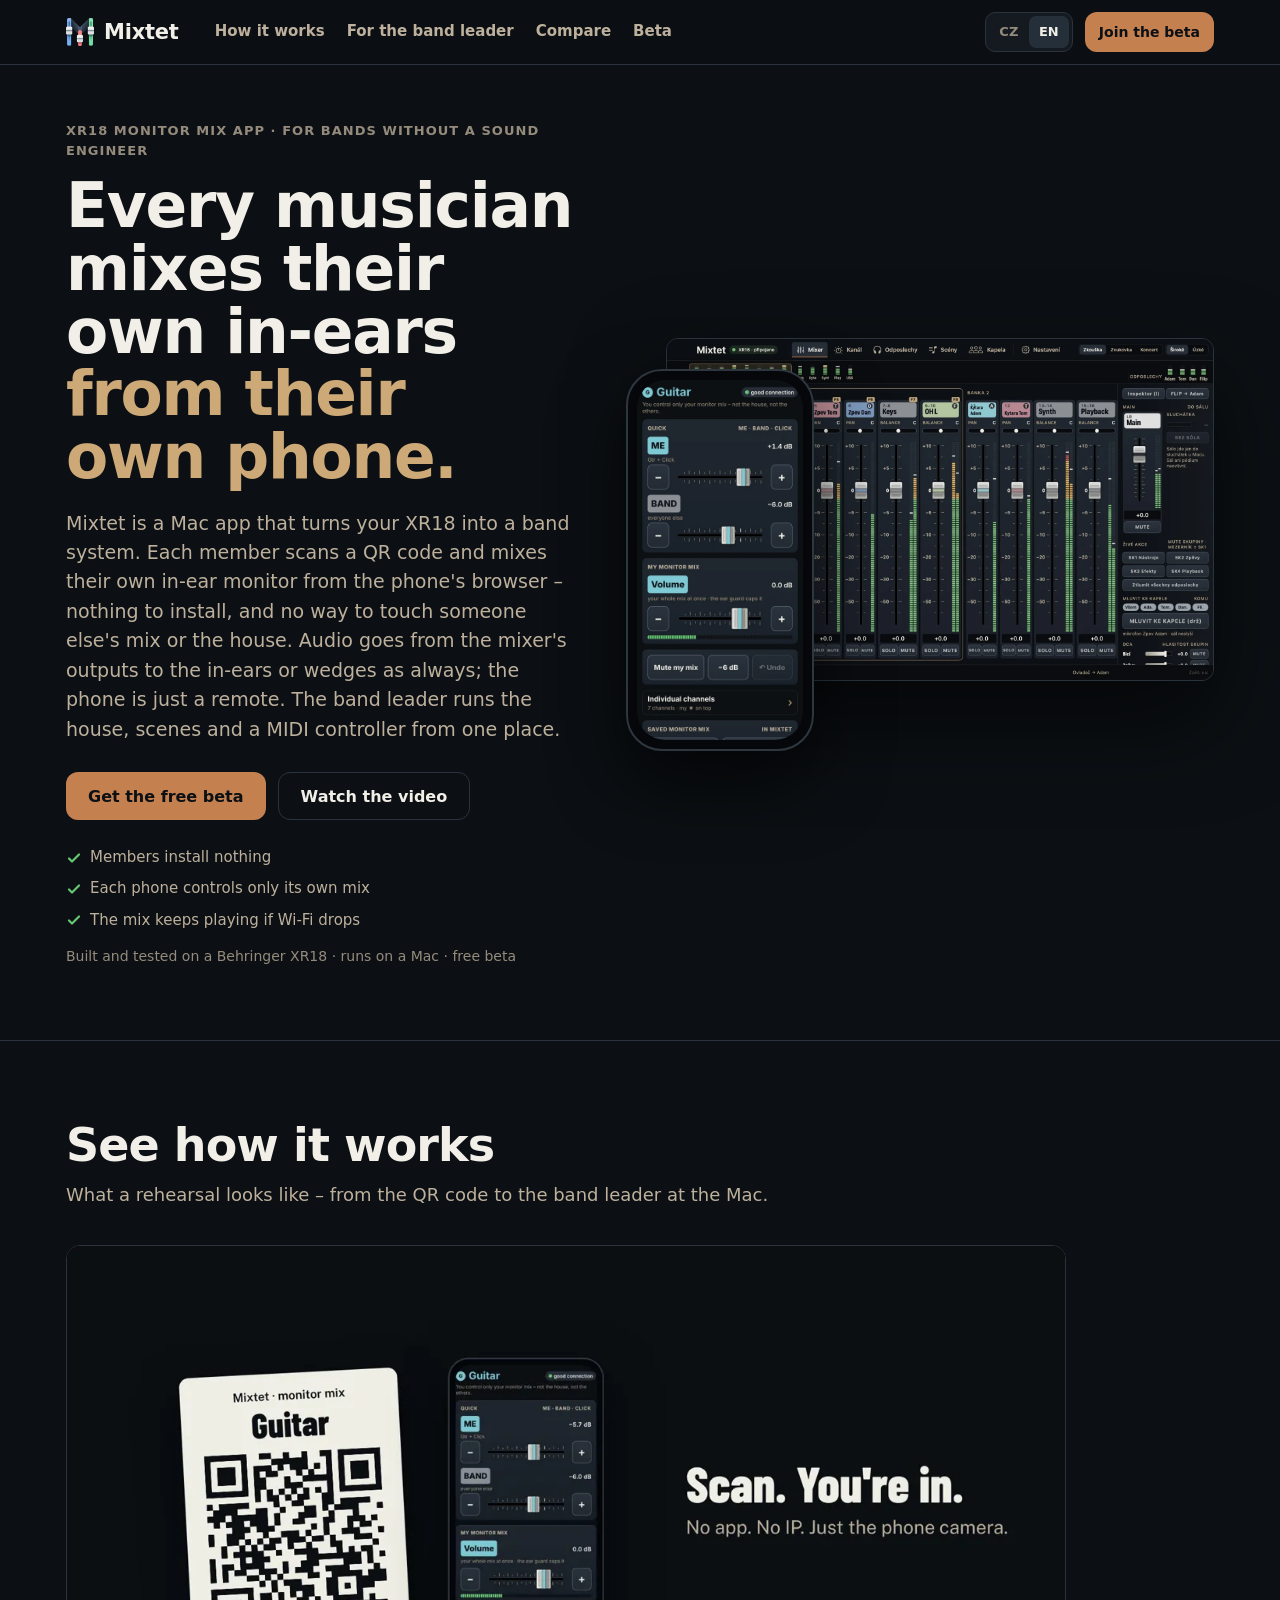
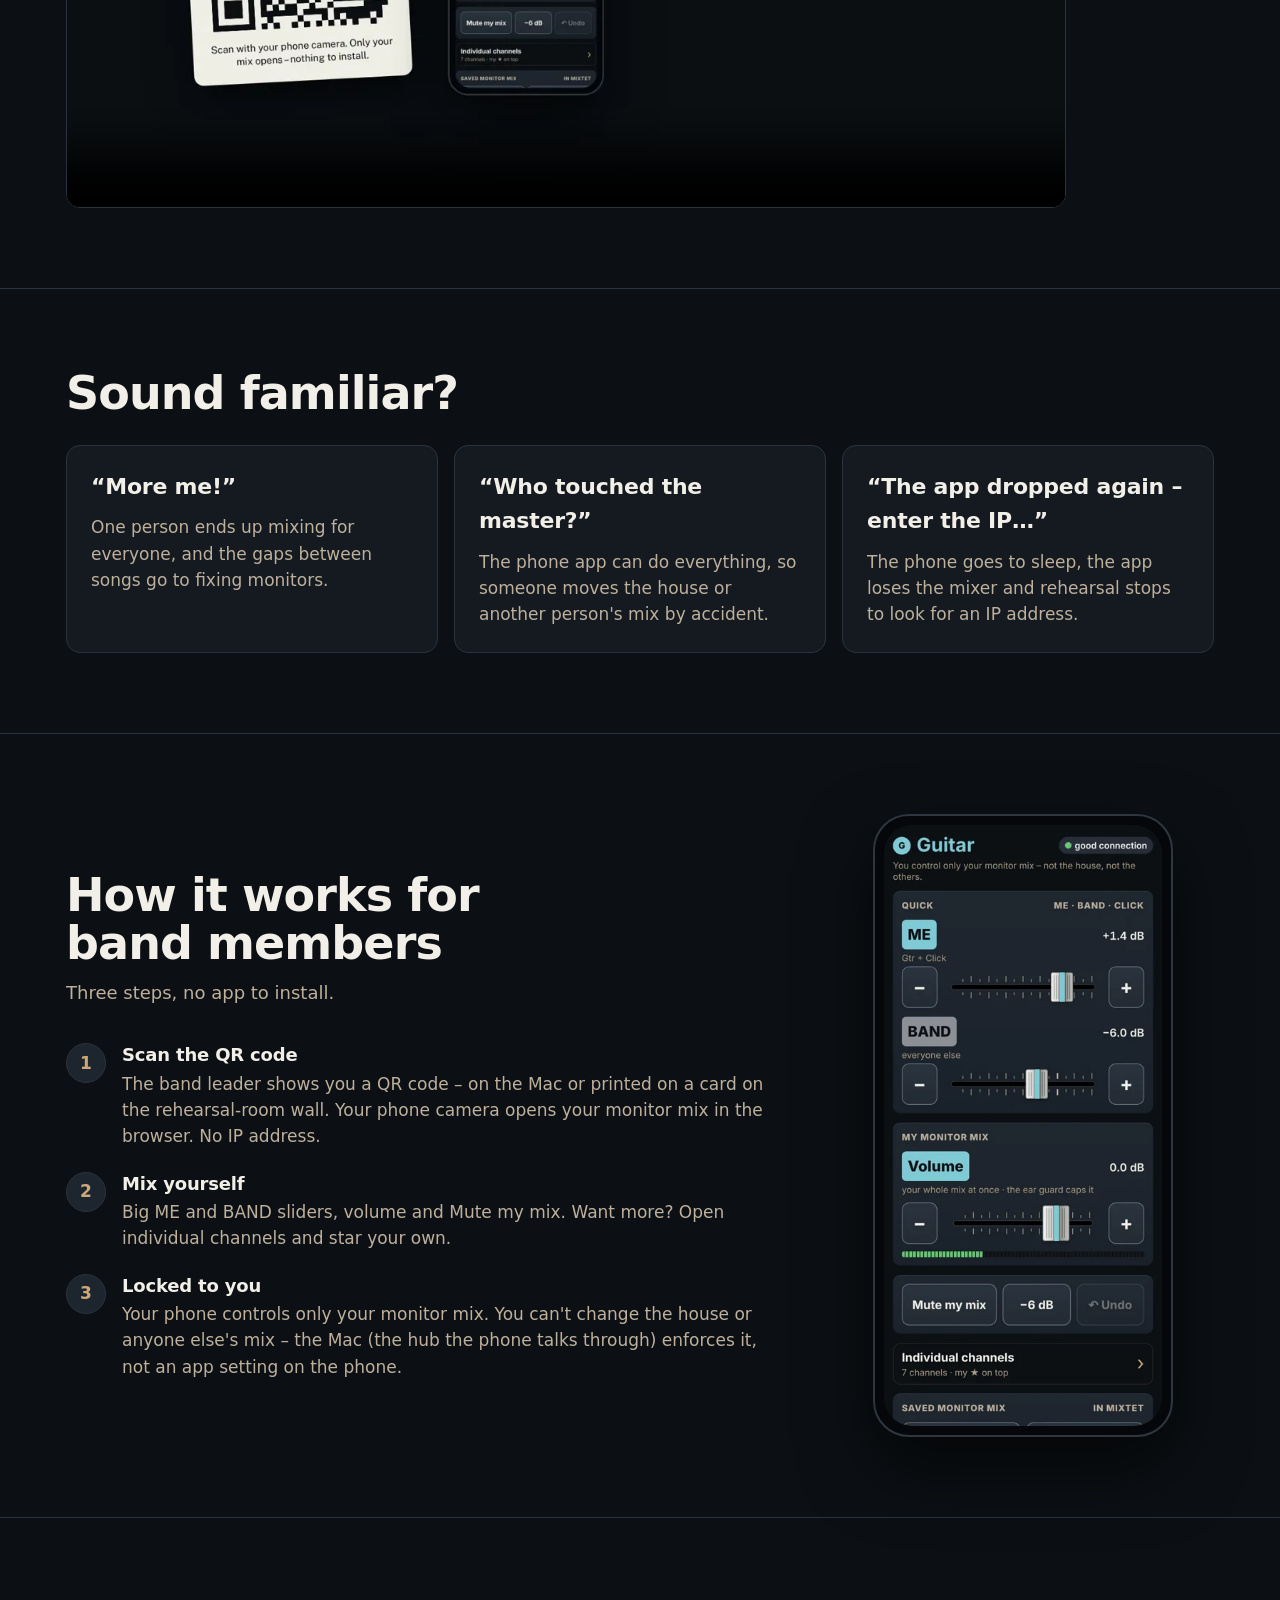
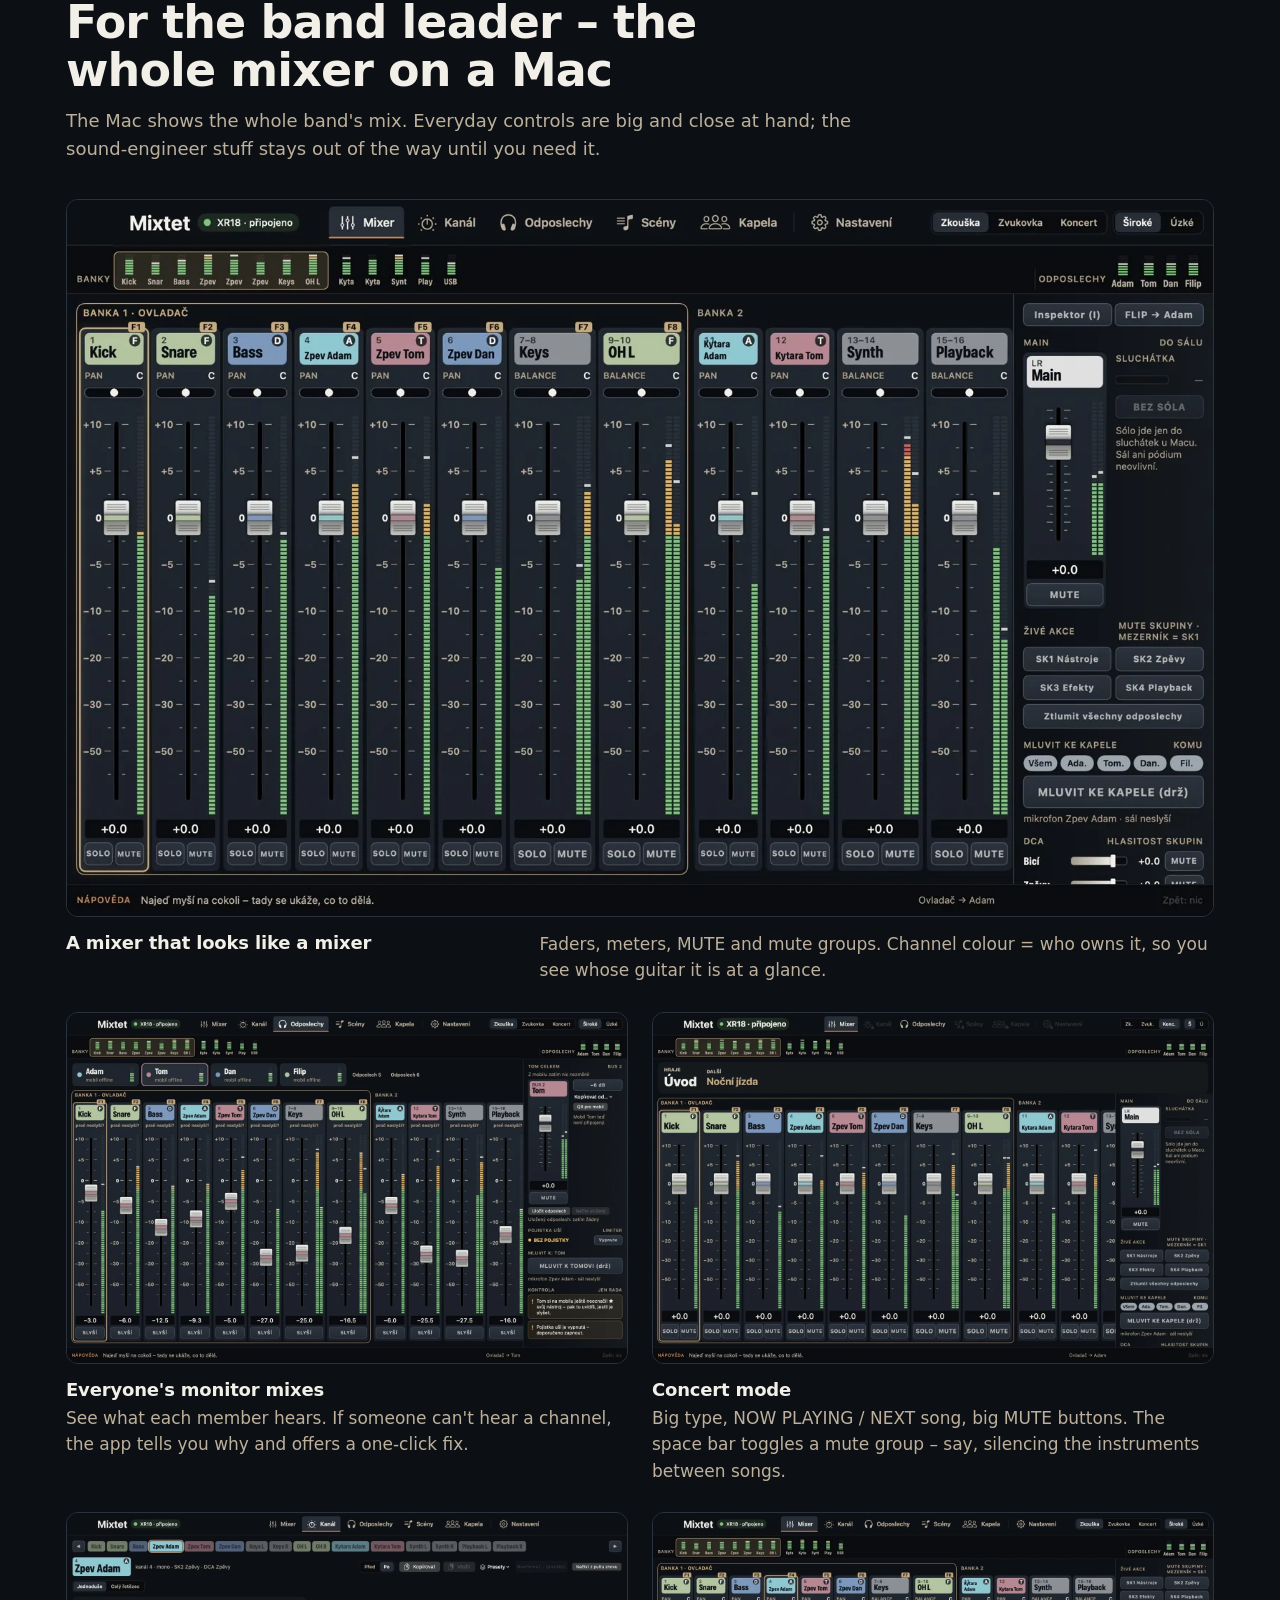
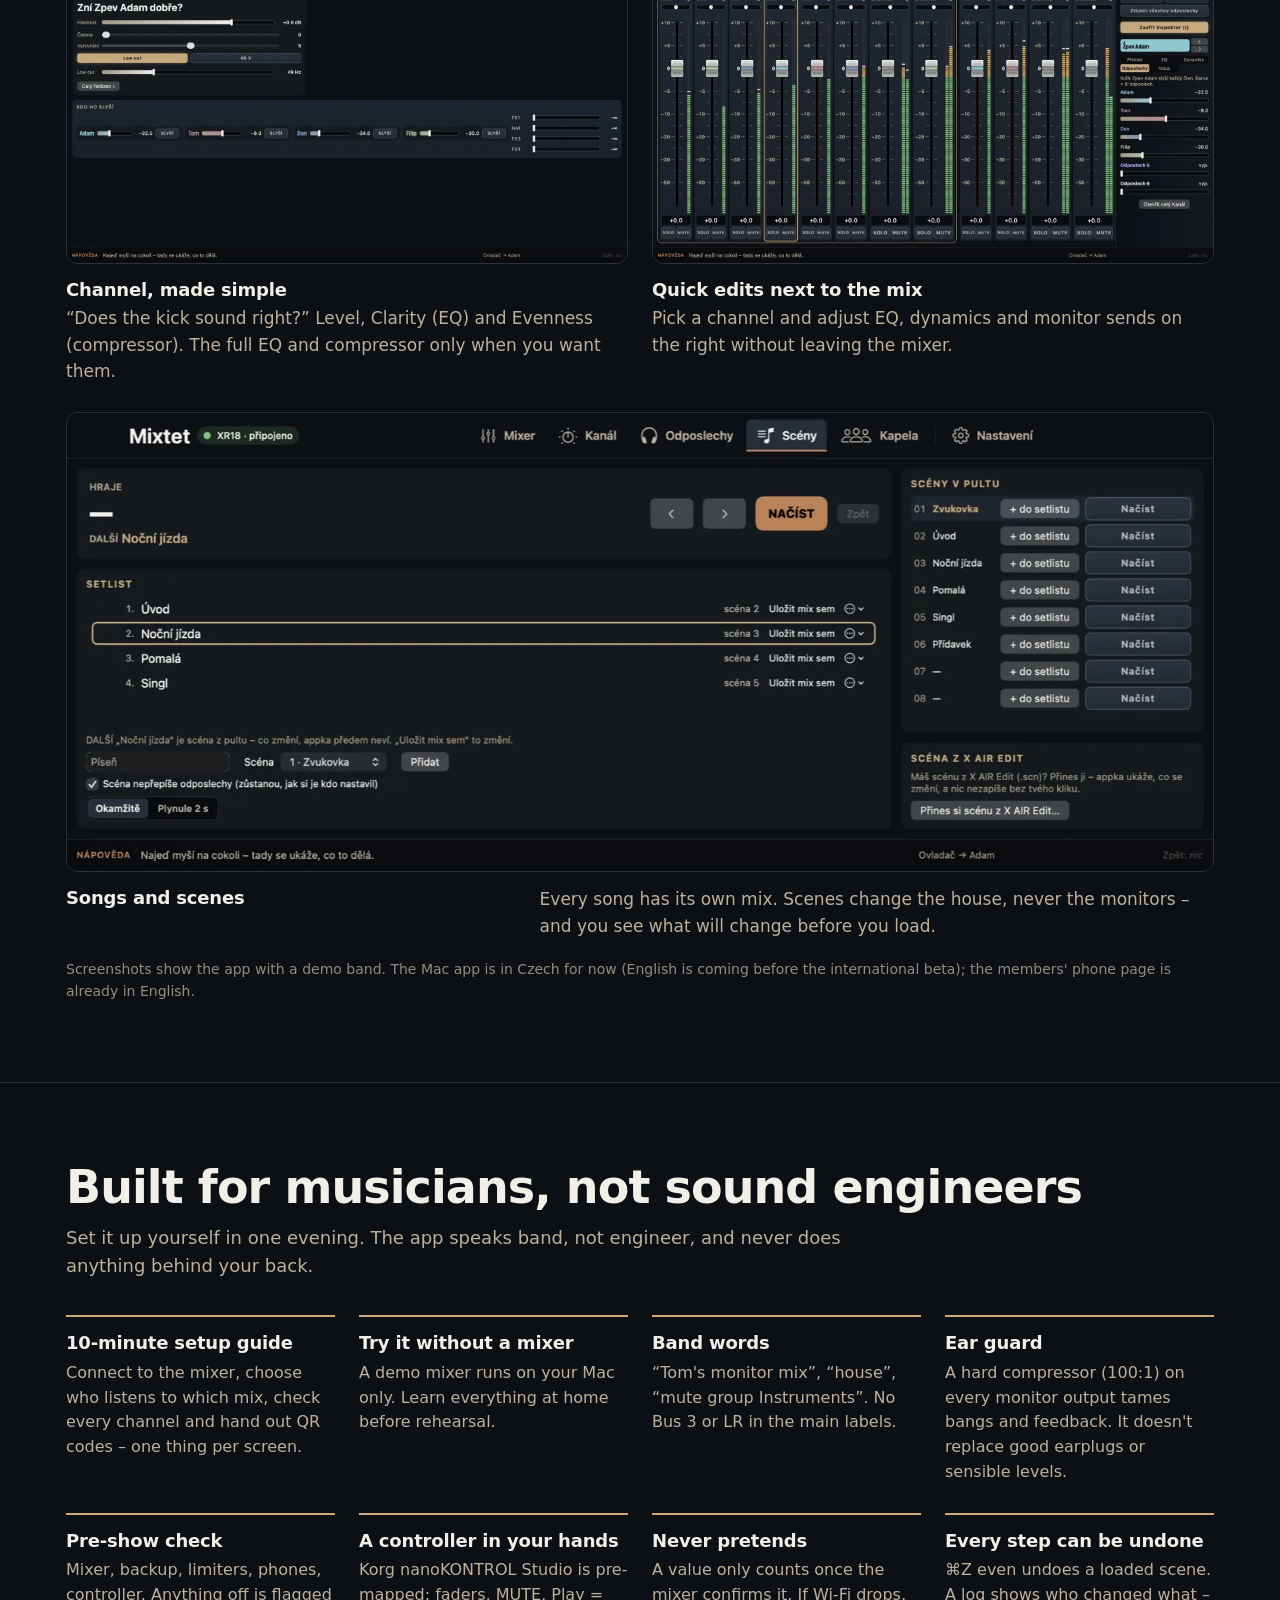
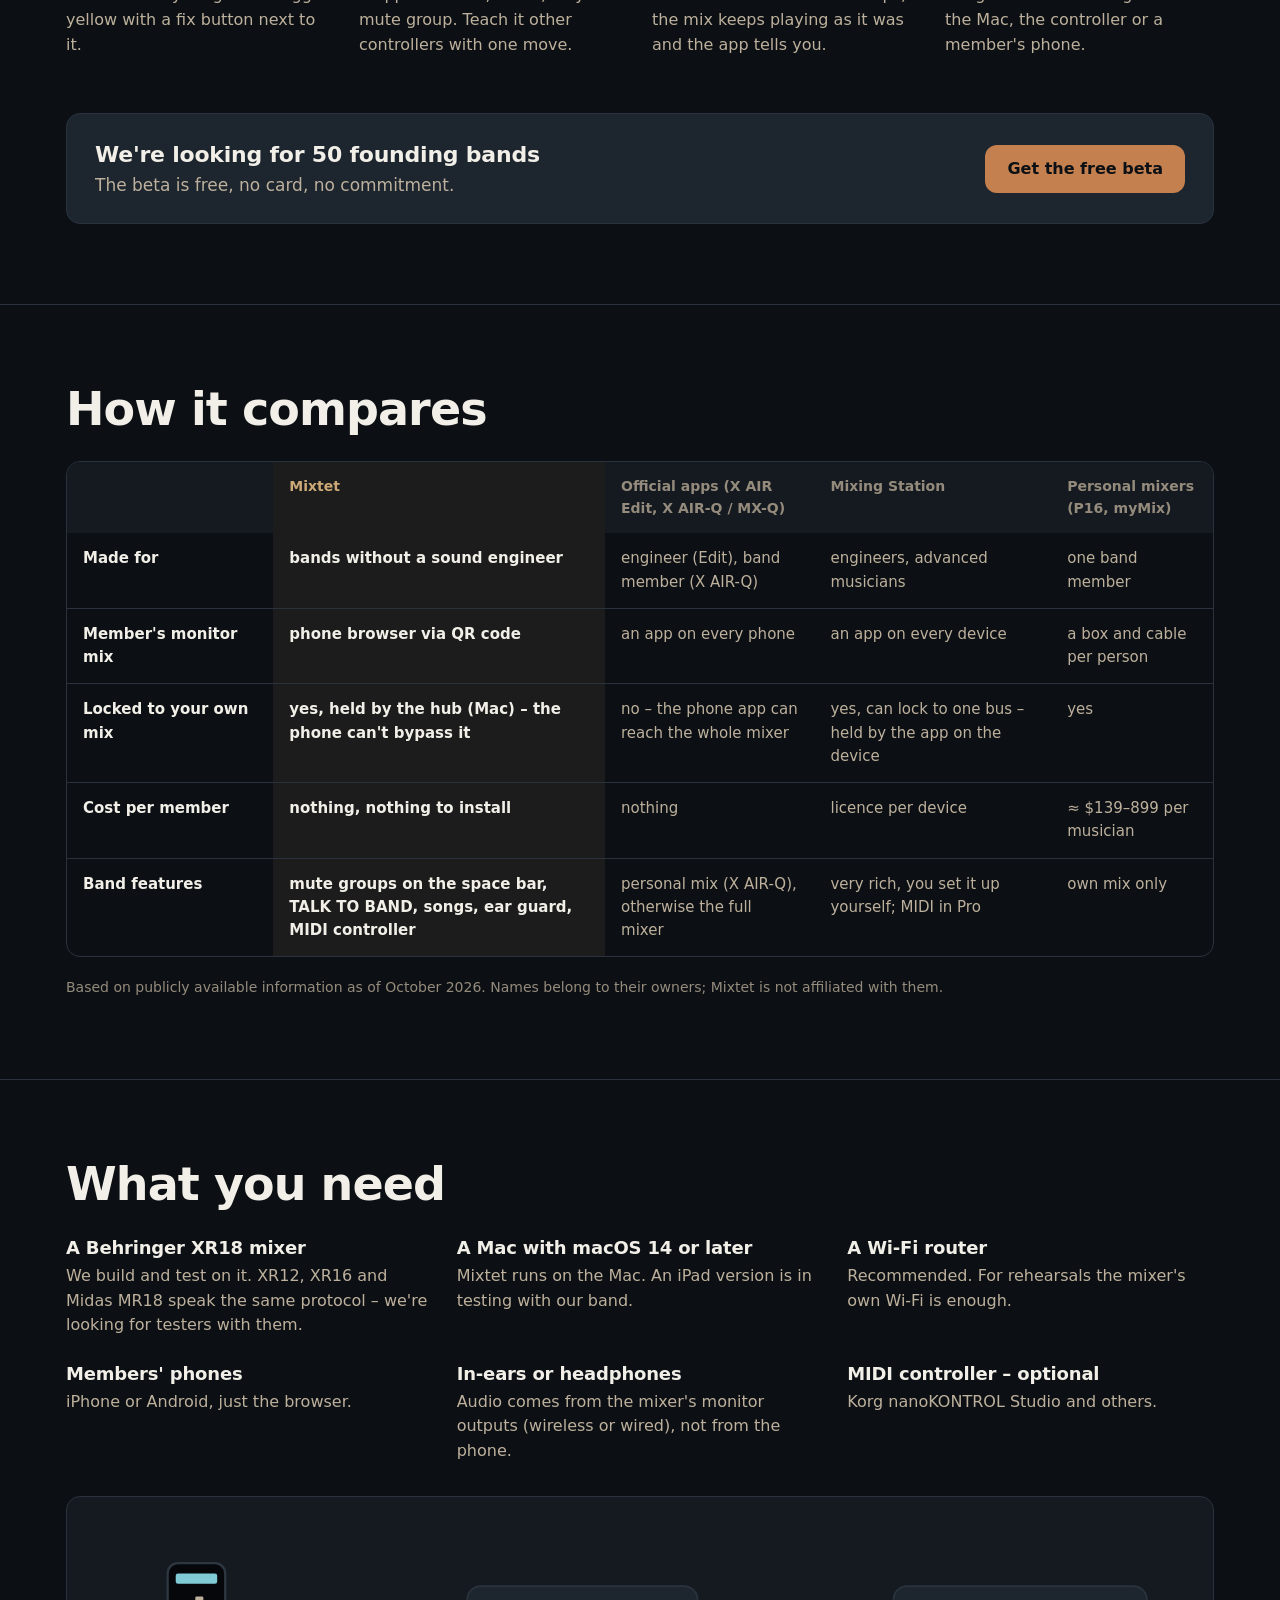
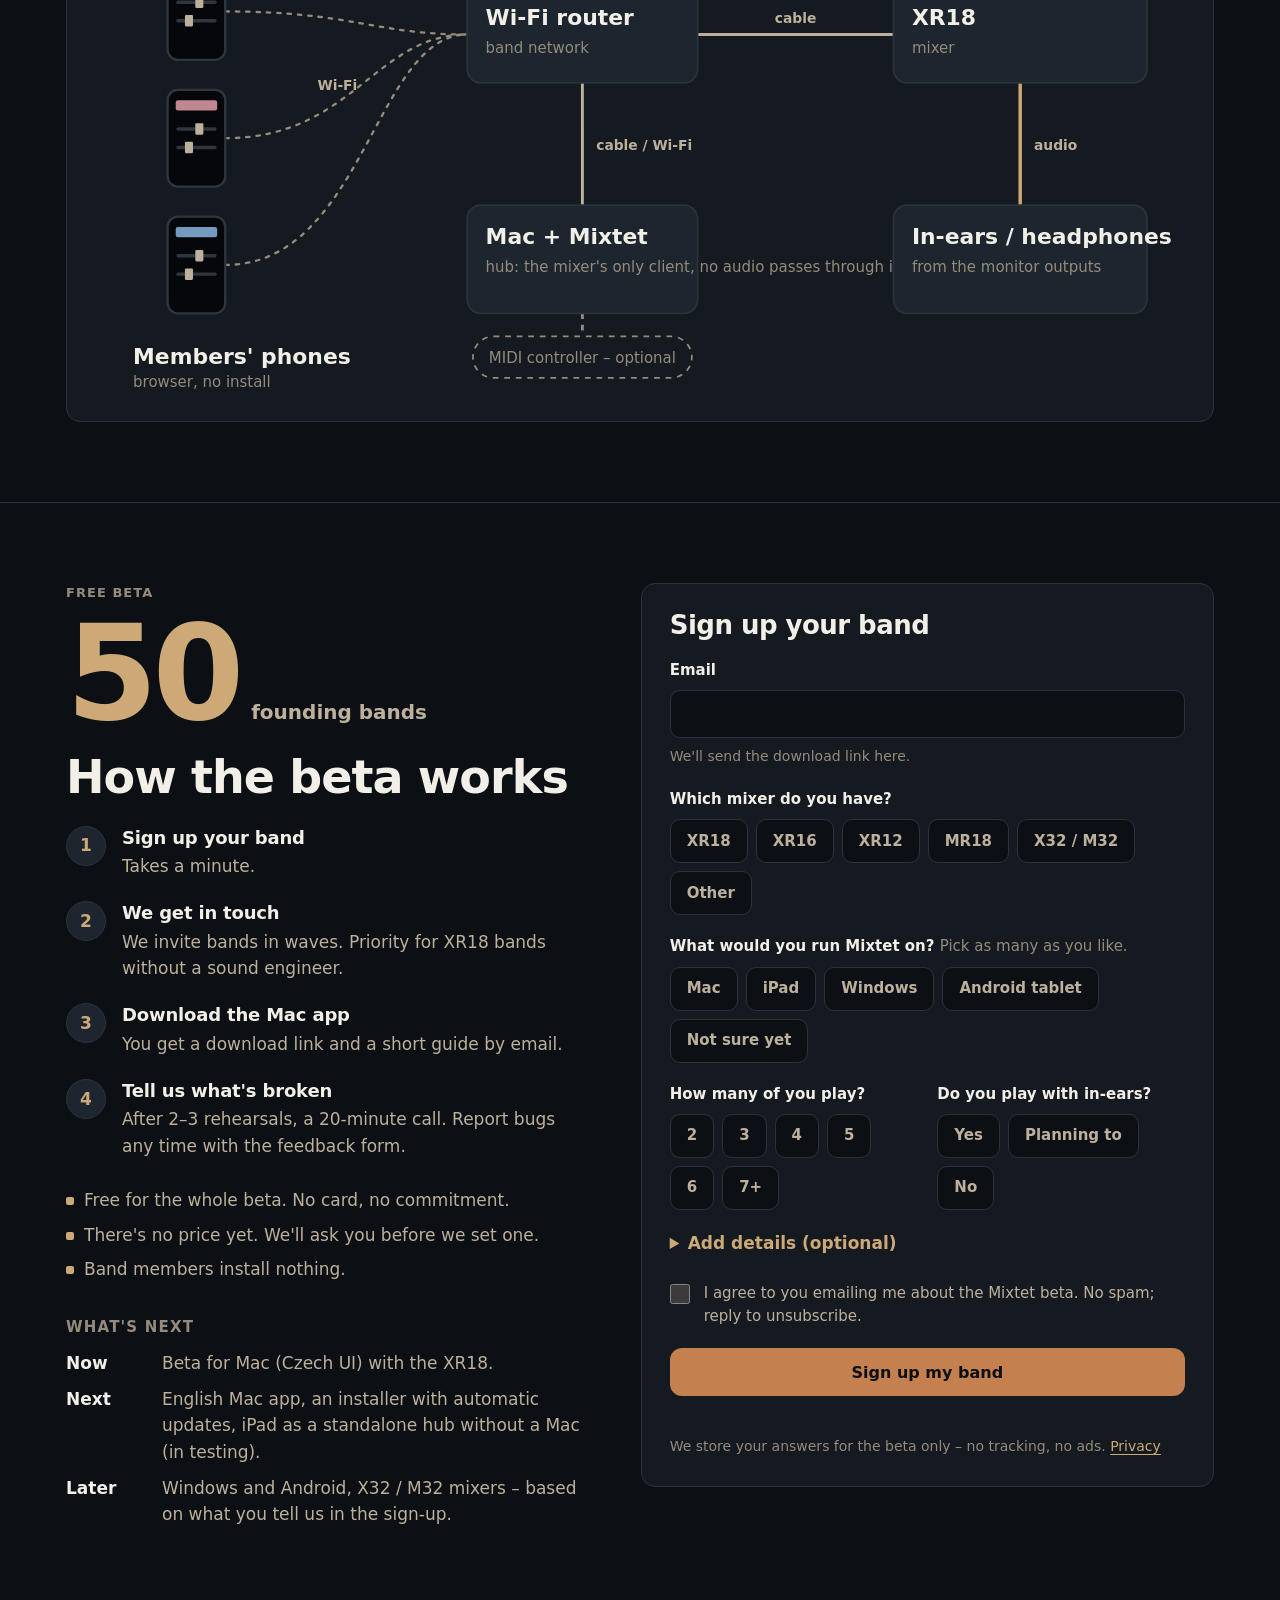
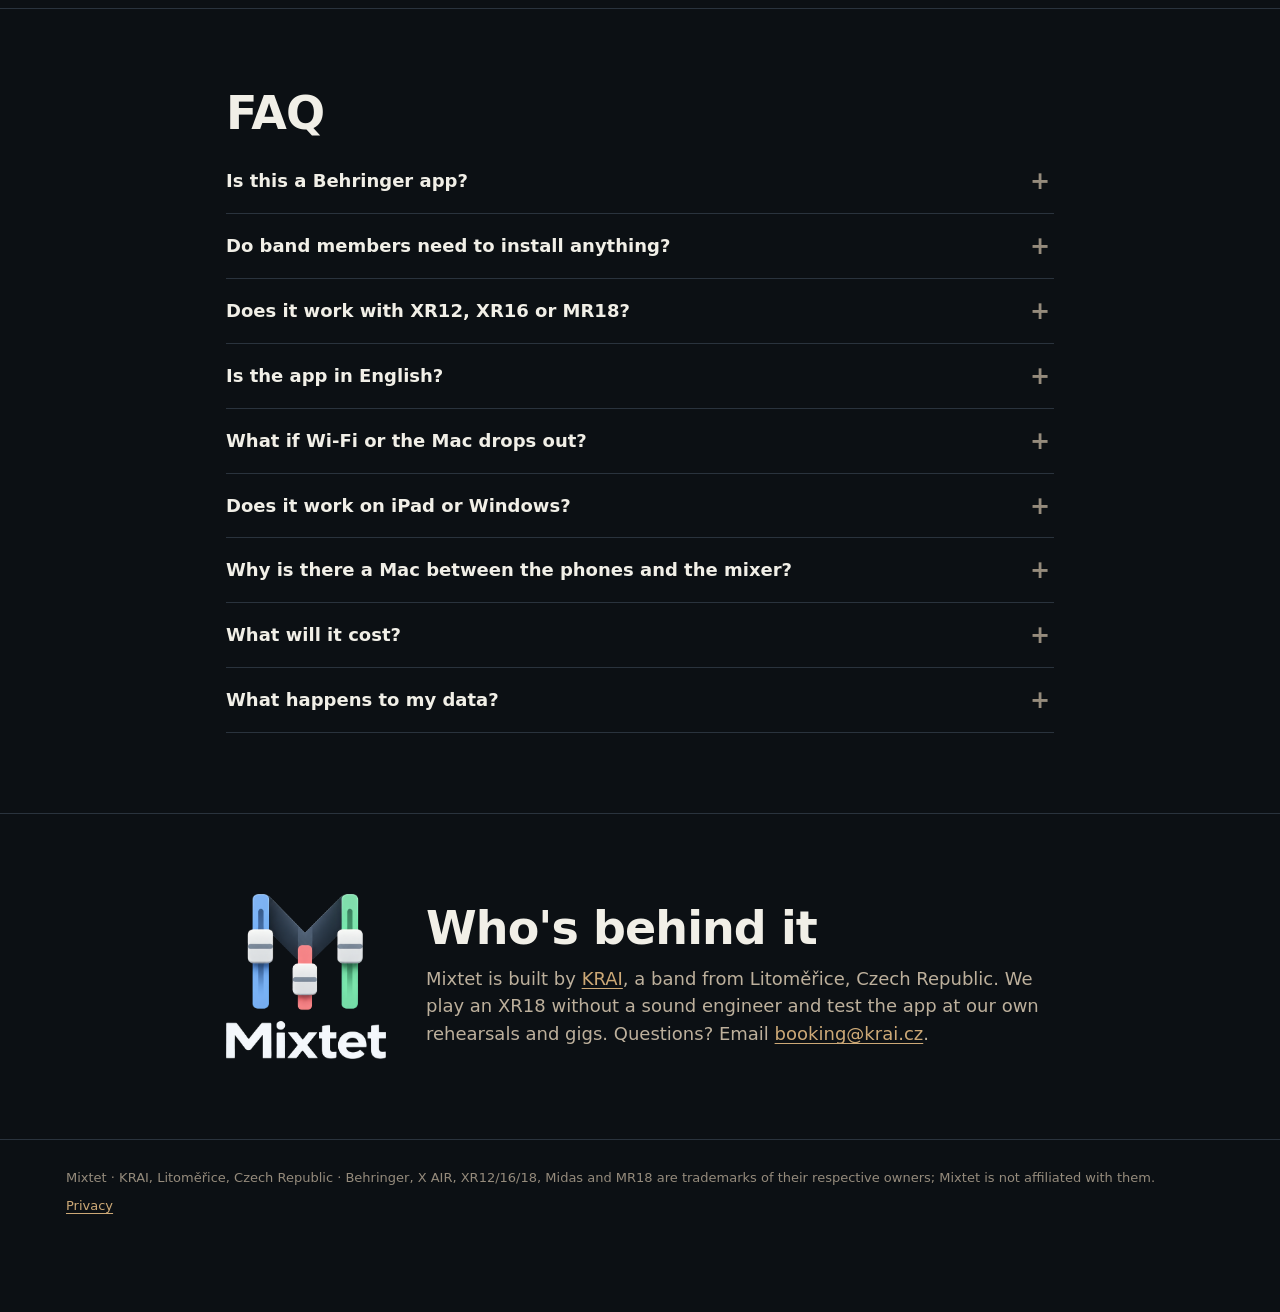
==== commit 05db8a68: "fix(web): texty pro zvukaře – mobil je ovladač, proč hub, férová tabulka, Pojistka uší bez přehánění" ====
--- a/index.html
+++ b/index.html
@@ -3,16 +3,16 @@
 <head>
 <meta charset="utf-8">
 <meta name="viewport" content="width=device-width,initial-scale=1,viewport-fit=cover">
-<title>Mixtet – XR18 monitor mix app for bands | in‑ears on every phone</title>
-<meta name="description" content="Every band member mixes their own in‑ear monitor on their phone – scan a QR code, nothing to install, locked to their own mix. The band leader runs the house, scenes and controller from a Mac. Free beta for 50 bands on Behringer XR18.">
+<title>Mixtet – every musician controls their own monitor mix from their phone | XR18</title>
+<meta name="description" content="Every band member controls their own in‑ear monitor mix from their phone – scan a QR code, nothing to install, locked to their own mix. Audio still goes from the mixer to the in‑ears; the phone is just the remote. The band leader runs the house, scenes and controller from a Mac. Free beta for 50 bands on Behringer XR18.">
 <link rel="canonical" href="https://mixtet.live/">
 <link rel="alternate" hreflang="en" href="https://mixtet.live/">
 <link rel="alternate" hreflang="cs" href="https://mixtet.live/cs/">
 <link rel="alternate" hreflang="x-default" href="https://mixtet.live/">
 <meta property="og:type" content="website">
 <meta property="og:url" content="https://mixtet.live/">
-<meta property="og:title" content="Mixtet – XR18 monitor mix app for bands | in‑ears on every phone">
-<meta property="og:description" content="Every band member mixes their own in‑ear monitor on their phone – scan a QR code, nothing to install, locked to their own mix. The band leader runs the house, scenes and controller from a Mac. Free beta for 50 bands on Behringer XR18.">
+<meta property="og:title" content="Mixtet – every musician controls their own monitor mix from their phone | XR18">
+<meta property="og:description" content="Every band member controls their own in‑ear monitor mix from their phone – scan a QR code, nothing to install, locked to their own mix. Audio still goes from the mixer to the in‑ears; the phone is just the remote. The band leader runs the house, scenes and controller from a Mac. Free beta for 50 bands on Behringer XR18.">
 <meta property="og:image" content="https://mixtet.live/img/og-en.png">
 <meta property="og:image:width" content="1200"><meta property="og:image:height" content="630">
 <meta property="og:locale" content="en_US">
@@ -38,8 +38,8 @@
 <section class="hero"><div class="wrap">
   <div class="hero-text">
     <p class="eyebrow">XR18 monitor mix app · for bands without a sound engineer</p>
-    <h1>Every musician mixes their own in‑ears <em>on their own phone.</em></h1>
-    <p class="lead">Mixtet is a Mac app that turns your XR18 into a band system. Each member scans a QR code and mixes their own in‑ear monitor in the phone&#x27;s browser – nothing to install, and no way to touch someone else&#x27;s mix or the house. The band leader runs the house, scenes and a MIDI controller from one place.</p>
+    <h1>Every musician mixes their own in‑ears <em>from their own phone.</em></h1>
+    <p class="lead">Mixtet is a Mac app that turns your XR18 into a band system. Each member scans a QR code and mixes their own in‑ear monitor from the phone&#x27;s browser – nothing to install, and no way to touch someone else&#x27;s mix or the house. Audio goes from the mixer&#x27;s outputs to the in‑ears or wedges as always; the phone is just a remote. The band leader runs the house, scenes and a MIDI controller from one place.</p>
     <div class="cta-row"><a class="btn" href="#join">Get the free beta</a><a class="btn ghost" href="#video">Watch the video</a></div>
     <ul class="proof"><li>Members install nothing</li><li>Each phone controls only its own mix</li><li>The mix keeps playing if Wi-Fi drops</li></ul>
     <p class="works">Built and tested on a Behringer XR18 · runs on a Mac · free beta</p>
@@ -68,7 +68,7 @@
   <div>
     <h2>How it works for band members</h2>
     <p class="sub">Three steps, no app to install.</p>
-    <ol class="steps"><li><span class="n">1</span><div><h3>Scan the QR code</h3><p>The band leader shows you a QR code – on the Mac or printed on a card on the rehearsal-room wall. Your phone camera opens your monitor mix in the browser. No IP address.</p></div></li><li><span class="n">2</span><div><h3>Mix yourself</h3><p>Big ME and BAND sliders, volume and Mute my mix. Want more? Open individual channels and star your own.</p></div></li><li><span class="n">3</span><div><h3>Locked to you</h3><p>Your phone controls only your monitor mix. You can&#x27;t change the house or anyone else&#x27;s mix – the Mac enforces it, not an app setting someone can switch off.</p></div></li></ol>
+    <ol class="steps"><li><span class="n">1</span><div><h3>Scan the QR code</h3><p>The band leader shows you a QR code – on the Mac or printed on a card on the rehearsal-room wall. Your phone camera opens your monitor mix in the browser. No IP address.</p></div></li><li><span class="n">2</span><div><h3>Mix yourself</h3><p>Big ME and BAND sliders, volume and Mute my mix. Want more? Open individual channels and star your own.</p></div></li><li><span class="n">3</span><div><h3>Locked to you</h3><p>Your phone controls only your monitor mix. You can&#x27;t change the house or anyone else&#x27;s mix – the Mac (the hub the phone talks through) enforces it, not an app setting on the phone.</p></div></li></ol>
   </div>
   <div class="phone side"><img src="img/phone-en.webp" width="390" height="845" alt="A member&#x27;s monitor mix on a phone: ME and BAND sliders, volume, Mute my mix" loading="lazy"></div>
 </div></section>
@@ -76,26 +76,26 @@
 <section class="sec" id="leader"><div class="wrap">
   <h2>For the band leader – the whole mixer on a Mac</h2>
   <p class="sub">The Mac shows the whole band&#x27;s mix. Everyday controls are big and close at hand; the sound-engineer stuff stays out of the way until you need it.</p>
-  <div class="shots"><figure class="scr wide"><button class="shot" type="button" data-full="img/screens/web-mixer.webp" aria-label="A mixer that looks like a mixer – enlarge"><img src="img/screens/web-mixer.webp" width="1600" height="1000" alt="A mixer that looks like a mixer" loading="lazy" decoding="async"></button><figcaption><h3>A mixer that looks like a mixer</h3><p>Faders, meters, MUTE and mute groups. Channel colour = who owns it, so you see whose guitar it is at a glance.</p></figcaption></figure><figure class="scr"><button class="shot" type="button" data-full="img/screens/web-odposlechy.webp" aria-label="Everyone&#x27;s monitor mixes – enlarge"><img src="img/screens/web-odposlechy.webp" width="1600" height="1000" alt="Everyone&#x27;s monitor mixes" loading="lazy" decoding="async"></button><figcaption><h3>Everyone&#x27;s monitor mixes</h3><p>See what each member hears. If someone can&#x27;t hear a channel, the app tells you why and offers a one-click fix.</p></figcaption></figure><figure class="scr"><button class="shot" type="button" data-full="img/screens/web-koncert.webp" aria-label="Concert mode – enlarge"><img src="img/screens/web-koncert.webp" width="1600" height="1000" alt="Concert mode" loading="lazy" decoding="async"></button><figcaption><h3>Concert mode</h3><p>Big type, NOW PLAYING / NEXT song, big MUTE buttons. The space bar toggles a mute group – say, silencing the instruments between songs.</p></figcaption></figure><figure class="scr"><button class="shot" type="button" data-full="img/screens/web-kanal.webp" aria-label="Channel, made simple – enlarge"><img src="img/screens/web-kanal.webp" width="1600" height="1000" alt="Channel, made simple" loading="lazy" decoding="async"></button><figcaption><h3>Channel, made simple</h3><p>“Does the kick sound right?” Level, Clarity and Evenness. The full EQ and compressor only when you want them.</p></figcaption></figure><figure class="scr"><button class="shot" type="button" data-full="img/screens/web-inspektor.webp" aria-label="Quick edits next to the mix – enlarge"><img src="img/screens/web-inspektor.webp" width="1600" height="1000" alt="Quick edits next to the mix" loading="lazy" decoding="async"></button><figcaption><h3>Quick edits next to the mix</h3><p>Pick a channel and adjust EQ, dynamics and monitor sends on the right without leaving the mixer.</p></figcaption></figure><figure class="scr wide"><button class="shot" type="button" data-full="img/screens/web-sceny.webp" aria-label="Songs and scenes – enlarge"><img src="img/screens/web-sceny.webp" width="1514" height="605" alt="Songs and scenes" loading="lazy" decoding="async"></button><figcaption><h3>Songs and scenes</h3><p>Every song has its own mix. Scenes change the house, never the monitors – and you see what will change before you load.</p></figcaption></figure></div>
+  <div class="shots"><figure class="scr wide"><button class="shot" type="button" data-full="img/screens/web-mixer.webp" aria-label="A mixer that looks like a mixer – enlarge"><img src="img/screens/web-mixer.webp" width="1600" height="1000" alt="A mixer that looks like a mixer" loading="lazy" decoding="async"></button><figcaption><h3>A mixer that looks like a mixer</h3><p>Faders, meters, MUTE and mute groups. Channel colour = who owns it, so you see whose guitar it is at a glance.</p></figcaption></figure><figure class="scr"><button class="shot" type="button" data-full="img/screens/web-odposlechy.webp" aria-label="Everyone&#x27;s monitor mixes – enlarge"><img src="img/screens/web-odposlechy.webp" width="1600" height="1000" alt="Everyone&#x27;s monitor mixes" loading="lazy" decoding="async"></button><figcaption><h3>Everyone&#x27;s monitor mixes</h3><p>See what each member hears. If someone can&#x27;t hear a channel, the app tells you why and offers a one-click fix.</p></figcaption></figure><figure class="scr"><button class="shot" type="button" data-full="img/screens/web-koncert.webp" aria-label="Concert mode – enlarge"><img src="img/screens/web-koncert.webp" width="1600" height="1000" alt="Concert mode" loading="lazy" decoding="async"></button><figcaption><h3>Concert mode</h3><p>Big type, NOW PLAYING / NEXT song, big MUTE buttons. The space bar toggles a mute group – say, silencing the instruments between songs.</p></figcaption></figure><figure class="scr"><button class="shot" type="button" data-full="img/screens/web-kanal.webp" aria-label="Channel, made simple – enlarge"><img src="img/screens/web-kanal.webp" width="1600" height="1000" alt="Channel, made simple" loading="lazy" decoding="async"></button><figcaption><h3>Channel, made simple</h3><p>“Does the kick sound right?” Level, Clarity (EQ) and Evenness (compressor). The full EQ and compressor only when you want them.</p></figcaption></figure><figure class="scr"><button class="shot" type="button" data-full="img/screens/web-inspektor.webp" aria-label="Quick edits next to the mix – enlarge"><img src="img/screens/web-inspektor.webp" width="1600" height="1000" alt="Quick edits next to the mix" loading="lazy" decoding="async"></button><figcaption><h3>Quick edits next to the mix</h3><p>Pick a channel and adjust EQ, dynamics and monitor sends on the right without leaving the mixer.</p></figcaption></figure><figure class="scr wide"><button class="shot" type="button" data-full="img/screens/web-sceny.webp" aria-label="Songs and scenes – enlarge"><img src="img/screens/web-sceny.webp" width="1514" height="605" alt="Songs and scenes" loading="lazy" decoding="async"></button><figcaption><h3>Songs and scenes</h3><p>Every song has its own mix. Scenes change the house, never the monitors – and you see what will change before you load.</p></figcaption></figure></div>
   <p class="note">Screenshots show the app with a demo band. The Mac app is in Czech for now (English is coming before the international beta); the members&#x27; phone page is already in English.</p>
 </div></section>
 
 <section class="sec" id="easy"><div class="wrap">
   <h2>Built for musicians, not sound engineers</h2>
   <p class="sub">Set it up yourself in one evening. The app speaks band, not engineer, and never does anything behind your back.</p>
-  <ul class="easy"><li><h3>10-minute setup guide</h3><p>Connect to the mixer, choose who listens to which mix, check every channel and hand out QR codes – one thing per screen.</p></li><li><h3>Try it without a mixer</h3><p>A demo mixer runs on your Mac only. Learn everything at home before rehearsal.</p></li><li><h3>Band words</h3><p>“Tom&#x27;s monitor mix”, “house”, “mute group Instruments”. No Bus 3 or LR in the main labels.</p></li><li><h3>Ear safety limiter</h3><p>A limiter on every monitor mix – a bang or feedback can&#x27;t blow past the ceiling.</p></li><li><h3>Pre-show check</h3><p>Mixer, backup, limiters, phones, controller. Anything off is flagged yellow with a fix button next to it.</p></li><li><h3>A controller in your hands</h3><p>Korg nanoKONTROL Studio is pre-mapped: faders, MUTE, Play = mute group. Teach it other controllers with one move.</p></li><li><h3>Never pretends</h3><p>A value only counts once the mixer confirms it. If Wi-Fi drops, the mix keeps playing as it was and the app tells you.</p></li><li><h3>Every step can be undone</h3><p>⌘Z even undoes a loaded scene. A log shows who changed what – the Mac, the controller or a member&#x27;s phone.</p></li></ul>
+  <ul class="easy"><li><h3>10-minute setup guide</h3><p>Connect to the mixer, choose who listens to which mix, check every channel and hand out QR codes – one thing per screen.</p></li><li><h3>Try it without a mixer</h3><p>A demo mixer runs on your Mac only. Learn everything at home before rehearsal.</p></li><li><h3>Band words</h3><p>“Tom&#x27;s monitor mix”, “house”, “mute group Instruments”. No Bus 3 or LR in the main labels.</p></li><li><h3>Ear guard</h3><p>A hard compressor (100:1) on every monitor output tames bangs and feedback. It doesn&#x27;t replace good earplugs or sensible levels.</p></li><li><h3>Pre-show check</h3><p>Mixer, backup, limiters, phones, controller. Anything off is flagged yellow with a fix button next to it.</p></li><li><h3>A controller in your hands</h3><p>Korg nanoKONTROL Studio is pre-mapped: faders, MUTE, Play = mute group. Teach it other controllers with one move.</p></li><li><h3>Never pretends</h3><p>A value only counts once the mixer confirms it. If Wi-Fi drops, the mix keeps playing as it was and the app tells you.</p></li><li><h3>Every step can be undone</h3><p>⌘Z even undoes a loaded scene. A log shows who changed what – the Mac, the controller or a member&#x27;s phone.</p></li></ul>
   <div class="mid"><div><p class="mid-h">We&#x27;re looking for 50 founding bands</p><p>The beta is free, no card, no commitment.</p></div><a class="btn" href="#join">Get the free beta</a></div>
 </div></section>
 
 <section class="sec" id="compare"><div class="wrap">
   <h2>How it compares</h2>
-  <div class="tbl" tabindex="0" role="region" aria-label="How it compares"><table><thead><tr><th scope="col"></th><th scope="col" class=me>Mixtet</th><th scope="col">Official apps (X AIR, MX-Q)</th><th scope="col">Mixing Station</th><th scope="col">Personal mixers (P16, myMix)</th></tr></thead><tbody><tr><th scope="row">Made for</th><td class=me>bands without a sound engineer</td><td>engineer / one member</td><td>sound engineers</td><td>one band member</td></tr><tr><th scope="row">Member&#x27;s monitor mix</th><td class=me>phone browser via QR code</td><td>an app on every phone</td><td>an app on every device</td><td>a box and cable per person</td></tr><tr><th scope="row">Locked to your own mix</th><td class=me>yes, enforced by the Mac</td><td>no</td><td>an in-app setting</td><td>yes</td></tr><tr><th scope="row">Cost per member</th><td class=me>nothing, nothing to install</td><td>nothing</td><td>licence per device</td><td>≈ $139–899 per musician</td></tr><tr><th scope="row">Band features</th><td class=me>mute groups on the space bar, TALK TO BAND, setlist</td><td>general mixer control</td><td>general mixer control</td><td>own mix only</td></tr></tbody></table></div>
+  <div class="tbl" tabindex="0" role="region" aria-label="How it compares"><table><thead><tr><th scope="col"></th><th scope="col" class=me>Mixtet</th><th scope="col">Official apps (X AIR Edit, X AIR-Q / MX-Q)</th><th scope="col">Mixing Station</th><th scope="col">Personal mixers (P16, myMix)</th></tr></thead><tbody><tr><th scope="row">Made for</th><td class=me>bands without a sound engineer</td><td>engineer (Edit), band member (X AIR-Q)</td><td>engineers, advanced musicians</td><td>one band member</td></tr><tr><th scope="row">Member&#x27;s monitor mix</th><td class=me>phone browser via QR code</td><td>an app on every phone</td><td>an app on every device</td><td>a box and cable per person</td></tr><tr><th scope="row">Locked to your own mix</th><td class=me>yes, held by the hub (Mac) – the phone can&#x27;t bypass it</td><td>no – the phone app can reach the whole mixer</td><td>yes, can lock to one bus – held by the app on the device</td><td>yes</td></tr><tr><th scope="row">Cost per member</th><td class=me>nothing, nothing to install</td><td>nothing</td><td>licence per device</td><td>≈ $139–899 per musician</td></tr><tr><th scope="row">Band features</th><td class=me>mute groups on the space bar, TALK TO BAND, songs, ear guard, MIDI controller</td><td>personal mix (X AIR-Q), otherwise the full mixer</td><td>very rich, you set it up yourself; MIDI in Pro</td><td>own mix only</td></tr></tbody></table></div>
   <p class="note">Based on publicly available information as of October 2026. Names belong to their owners; Mixtet is not affiliated with them.</p>
 </div></section>
 
 <section class="sec" id="need"><div class="wrap">
   <h2>What you need</h2>
-  <ul class="need"><li><h3>A Behringer XR18 mixer</h3><p>We build and test on it. XR12, XR16 and Midas MR18 speak the same protocol – we&#x27;re looking for testers with them.</p></li><li><h3>A Mac with macOS 14 or later</h3><p>Mixtet runs on the Mac. iPad is on the way.</p></li><li><h3>A Wi-Fi router</h3><p>Recommended. For rehearsals the mixer&#x27;s own Wi-Fi is enough.</p></li><li><h3>Members&#x27; phones</h3><p>iPhone or Android, just the browser.</p></li><li><h3>In‑ears or headphones</h3><p>From the mixer&#x27;s monitor outputs – wireless or wired.</p></li><li><h3>MIDI controller – optional</h3><p>Korg nanoKONTROL Studio and others.</p></li></ul>
+  <ul class="need"><li><h3>A Behringer XR18 mixer</h3><p>We build and test on it. XR12, XR16 and Midas MR18 speak the same protocol – we&#x27;re looking for testers with them.</p></li><li><h3>A Mac with macOS 14 or later</h3><p>Mixtet runs on the Mac. An iPad version is in testing with our band.</p></li><li><h3>A Wi-Fi router</h3><p>Recommended. For rehearsals the mixer&#x27;s own Wi-Fi is enough.</p></li><li><h3>Members&#x27; phones</h3><p>iPhone or Android, just the browser.</p></li><li><h3>In‑ears or headphones</h3><p>Audio comes from the mixer&#x27;s monitor outputs (wireless or wired), not from the phone.</p></li><li><h3>MIDI controller – optional</h3><p>Korg nanoKONTROL Studio and others.</p></li></ul>
   <div class="diabox"><svg class="dia" viewBox="0 0 960 420" role="img" aria-labelledby="diaT"><title id="diaT">Wiring diagram: members&#x27; phones join the router over Wi-Fi, the router connects to the XR18 by cable, the Mac running Mixtet sits on the same network, and the mixer&#x27;s outputs feed in‑ears or headphones.</title>
 <path class="w" d="M120 82 C230 82 250 102 330 102"/><path class="w" d="M120 192 C230 192 250 102 330 102"/><path class="w" d="M120 302 C240 302 250 102 330 102"/>
 <line class="c" x1="430" y1="144" x2="430" y2="250"/><line class="c" x1="530" y1="102" x2="700" y2="102"/><line class="a" x1="810" y1="144" x2="810" y2="250"/><line class="c o" x1="430" y1="344" x2="430" y2="364"/>
@@ -103,7 +103,7 @@
 <g class="ph"><rect x="70" y="40" width="50" height="84" rx="9"/><rect x="77" y="49" width="36" height="9" rx="2" style="fill:var(--m1)"/><line x1="79" y1="74" x2="111" y2="74"/><line x1="79" y1="90" x2="111" y2="90"/><rect class="k" x="94" y="69" width="7" height="10" rx="1"/><rect class="k" x="85" y="85" width="7" height="10" rx="1"/></g><g class="ph"><rect x="70" y="150" width="50" height="84" rx="9"/><rect x="77" y="159" width="36" height="9" rx="2" style="fill:var(--m2)"/><line x1="79" y1="184" x2="111" y2="184"/><line x1="79" y1="200" x2="111" y2="200"/><rect class="k" x="94" y="179" width="7" height="10" rx="1"/><rect class="k" x="85" y="195" width="7" height="10" rx="1"/></g><g class="ph"><rect x="70" y="260" width="50" height="84" rx="9"/><rect x="77" y="269" width="36" height="9" rx="2" style="fill:var(--m3)"/><line x1="79" y1="294" x2="111" y2="294"/><line x1="79" y1="310" x2="111" y2="310"/><rect class="k" x="94" y="289" width="7" height="10" rx="1"/><rect class="k" x="85" y="305" width="7" height="10" rx="1"/></g>
 <text class="t" x="40" y="388">Members&#x27; phones</text><text class="s" x="40" y="408">browser, no install</text>
 <g class="nd"><rect x="330" y="60" width="200" height="84" rx="12"/><text class="t" x="346" y="94">Wi-Fi router</text><text class="s" x="346" y="118">band network</text></g>
-<g class="nd"><rect x="330" y="250" width="200" height="94" rx="12"/><text class="t" x="346" y="284">Mac + Mixtet</text><text class="s" x="346" y="308">hub for the phones</text></g>
+<g class="nd"><rect x="330" y="250" width="200" height="94" rx="12"/><text class="t" x="346" y="284">Mac + Mixtet</text><text class="s" x="346" y="308">hub: the mixer&#x27;s only client, no audio passes through it</text></g>
 <g class="nd"><rect x="700" y="60" width="220" height="84" rx="12"/><text class="t" x="716" y="94">XR18</text><text class="s" x="716" y="118">mixer</text></g>
 <g class="nd"><rect x="700" y="250" width="220" height="94" rx="12"/><text class="t" x="716" y="284">In‑ears / headphones</text><text class="s" x="716" y="308">from the monitor outputs</text></g>
 <g class="nd o"><rect x="335" y="364" width="190" height="36" rx="18"/><text class="s" x="430" y="387" text-anchor="middle">MIDI controller – optional</text></g>
@@ -118,7 +118,7 @@
     <ol class="steps"><li><span class="n">1</span><div><h3>Sign up your band</h3><p>Takes a minute.</p></div></li><li><span class="n">2</span><div><h3>We get in touch</h3><p>We invite bands in waves. Priority for XR18 bands without a sound engineer.</p></div></li><li><span class="n">3</span><div><h3>Download the Mac app</h3><p>You get a download link and a short guide by email.</p></div></li><li><span class="n">4</span><div><h3>Tell us what&#x27;s broken</h3><p>After 2–3 rehearsals, a 20-minute call. Report bugs any time with the feedback form.</p></div></li></ol>
     <ul class="terms"><li>Free for the whole beta. No card, no commitment.</li><li>There&#x27;s no price yet. We&#x27;ll ask you before we set one.</li><li>Band members install nothing.</li></ul>
     <h3 class="road-h">What&#x27;s next</h3>
-    <ul class="road"><li><b>Now</b><span>Beta for Mac (Czech UI) with the XR18.</span></li><li><b>Next</b><span>English Mac app, an installer with automatic updates, iPad as a second screen for the band leader.</span></li><li><b>Later</b><span>iPad without a Mac and more mixers – based on what you tell us in the sign-up.</span></li></ul>
+    <ul class="road"><li><b>Now</b><span>Beta for Mac (Czech UI) with the XR18.</span></li><li><b>Next</b><span>English Mac app, an installer with automatic updates, iPad as a standalone hub without a Mac (in testing).</span></li><li><b>Later</b><span>Windows and Android, X32 / M32 mixers – based on what you tell us in the sign-up.</span></li></ul>
   </div>
   <div class="formcol" id="join">
     <form id="signup" class="card form" novalidate>
@@ -154,7 +154,7 @@
 
 <section class="sec" id="faq"><div class="wrap narrow">
   <h2>FAQ</h2>
-  <div class="faq"><details><summary>Is this a Behringer app?</summary><p>No. Mixtet is an independent app, not affiliated with Behringer or Music Tribe.</p></details><details><summary>Do band members need to install anything?</summary><p>No. They scan a QR code and their monitor mix opens in the phone&#x27;s browser. They can add it to the home screen as an icon.</p></details><details><summary>Does it work with XR12, XR16 or MR18?</summary><p>They use the same protocol as the XR18, so they should. We haven&#x27;t verified them on real hardware yet – we&#x27;re looking for testers who have them.</p></details><details><summary>Is the app in English?</summary><p>The members&#x27; phone page is. The Mac app is in Czech for now; an English version is coming before the international beta wave.</p></details><details><summary>What if Wi-Fi or the Mac drops out?</summary><p>The mixer keeps playing as it was. Mixtet never sends blind, and both the app and the phones reconnect on their own.</p></details><details><summary>Does it work on iPad or Windows?</summary><p>The members&#x27; page works everywhere. The band leader&#x27;s app is Mac-only for now; iPad is on the way. Tell us in the sign-up what you&#x27;d use.</p></details><details><summary>What will it cost?</summary><p>Nothing during the beta. We&#x27;ll set a price based on what testers tell us, and founding bands hear it first.</p></details><details><summary>What happens to my data?</summary><p>We use it for the beta only and delete it within 2 years at the latest. Email us any time and we&#x27;ll delete it right away.</p></details></div>
+  <div class="faq"><details><summary>Is this a Behringer app?</summary><p>No. Mixtet is an independent app, not affiliated with Behringer or Music Tribe.</p></details><details><summary>Do band members need to install anything?</summary><p>No. They scan a QR code and their monitor mix opens in the phone&#x27;s browser. They can add it to the home screen as an icon.</p></details><details><summary>Does it work with XR12, XR16 or MR18?</summary><p>They use the same protocol as the XR18, so they should. We haven&#x27;t verified them on real hardware yet – we&#x27;re looking for testers who have them.</p></details><details><summary>Is the app in English?</summary><p>The members&#x27; phone page is. The Mac app is in Czech for now; an English version is coming before the international beta wave.</p></details><details><summary>What if Wi-Fi or the Mac drops out?</summary><p>The mixer keeps playing as it was. Mixtet never sends blind, and both the app and the phones reconnect on their own.</p></details><details><summary>Does it work on iPad or Windows?</summary><p>The members&#x27; page works everywhere. The band leader&#x27;s app is Mac-only for now; an iPad version is in testing and Windows/Android are planned. Tell us in the sign-up what you&#x27;d use.</p></details><details><summary>Why is there a Mac between the phones and the mixer?</summary><p>The mixer has a single client – the Mac (the hub). Phones talk to it, not to the mixer: the hub holds each member&#x27;s lock so a phone can&#x27;t bypass it, the mixer doesn&#x27;t juggle dozens of connections, and a phone that sleeps or loses Wi‑Fi can&#x27;t upset anything. No audio goes through the Mac – it goes straight from the mixer to the in‑ears.</p></details><details><summary>What will it cost?</summary><p>Nothing during the beta. We&#x27;ll set a price based on what testers tell us, and founding bands hear it first.</p></details><details><summary>What happens to my data?</summary><p>We use it for the beta only and delete it within 2 years at the latest. Email us any time and we&#x27;ll delete it right away.</p></details></div>
 </div></section>
 
 <section class="sec" id="about"><div class="wrap narrow about">
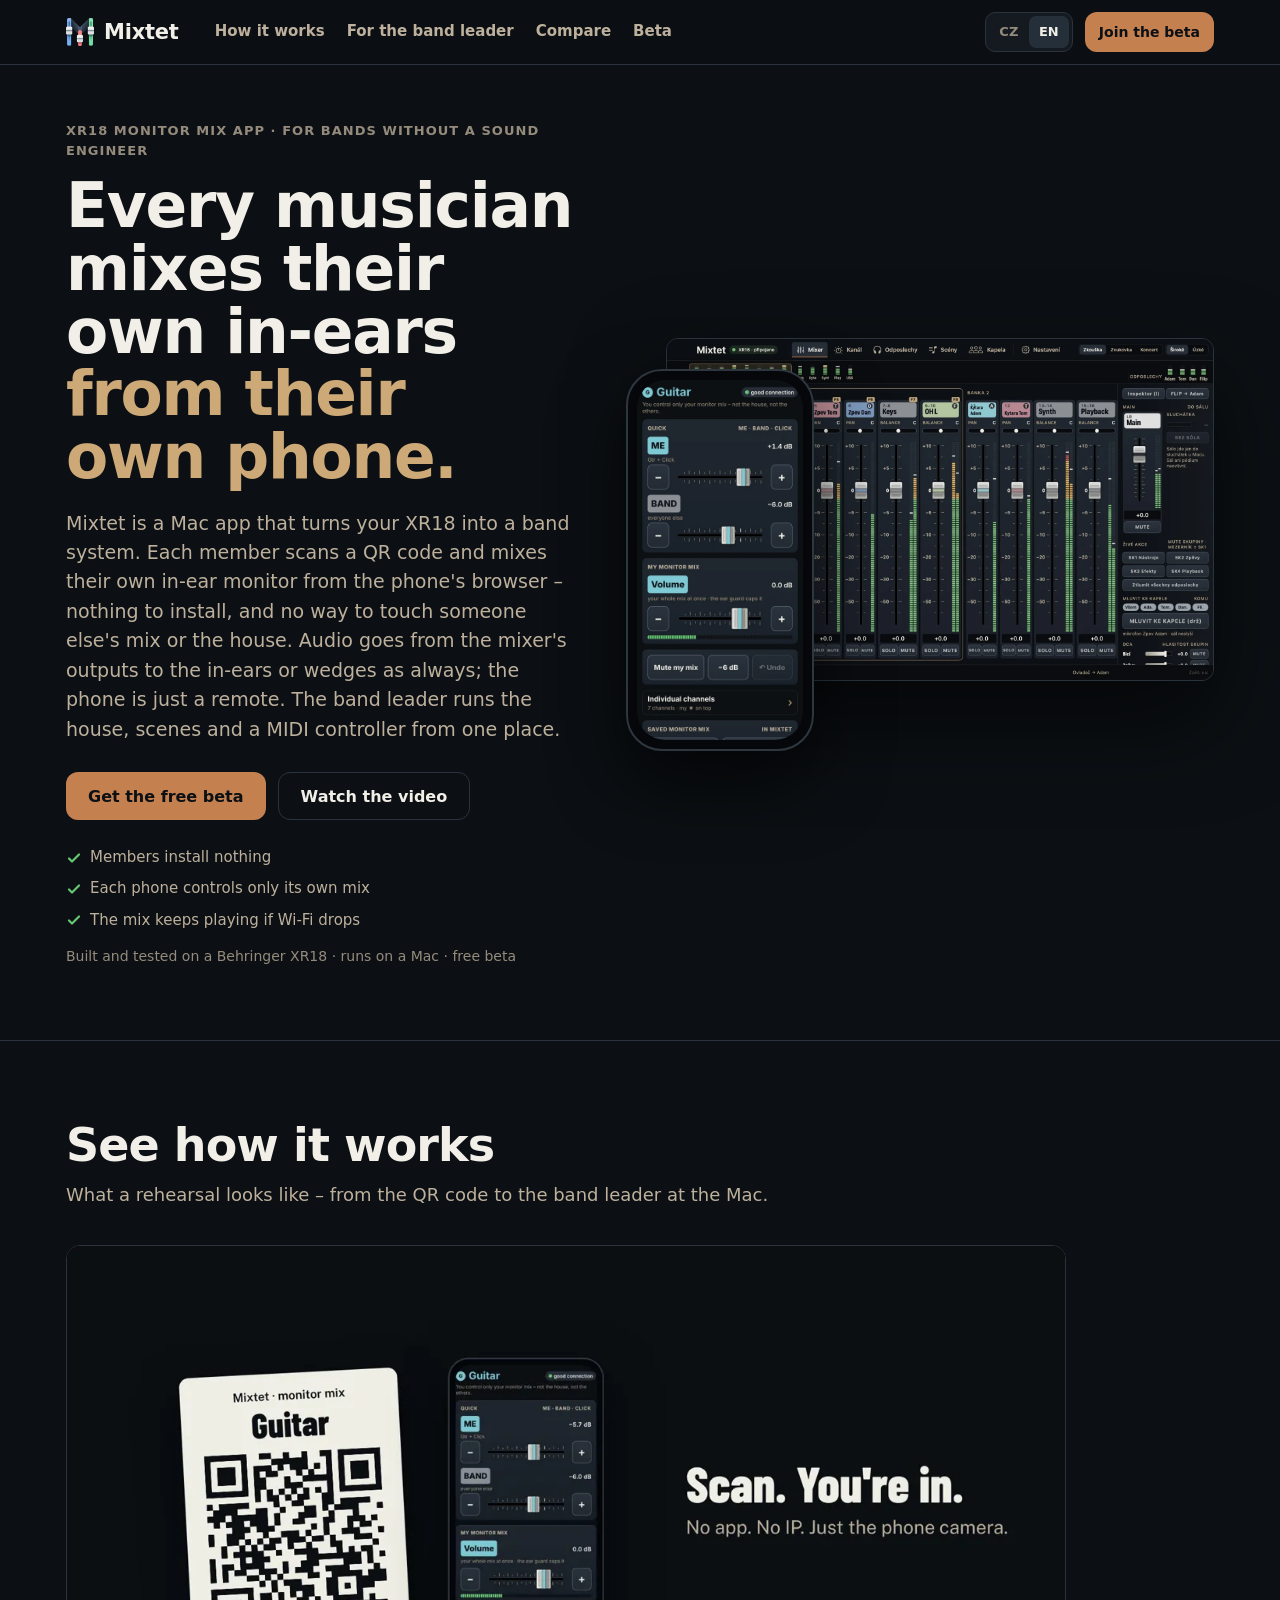
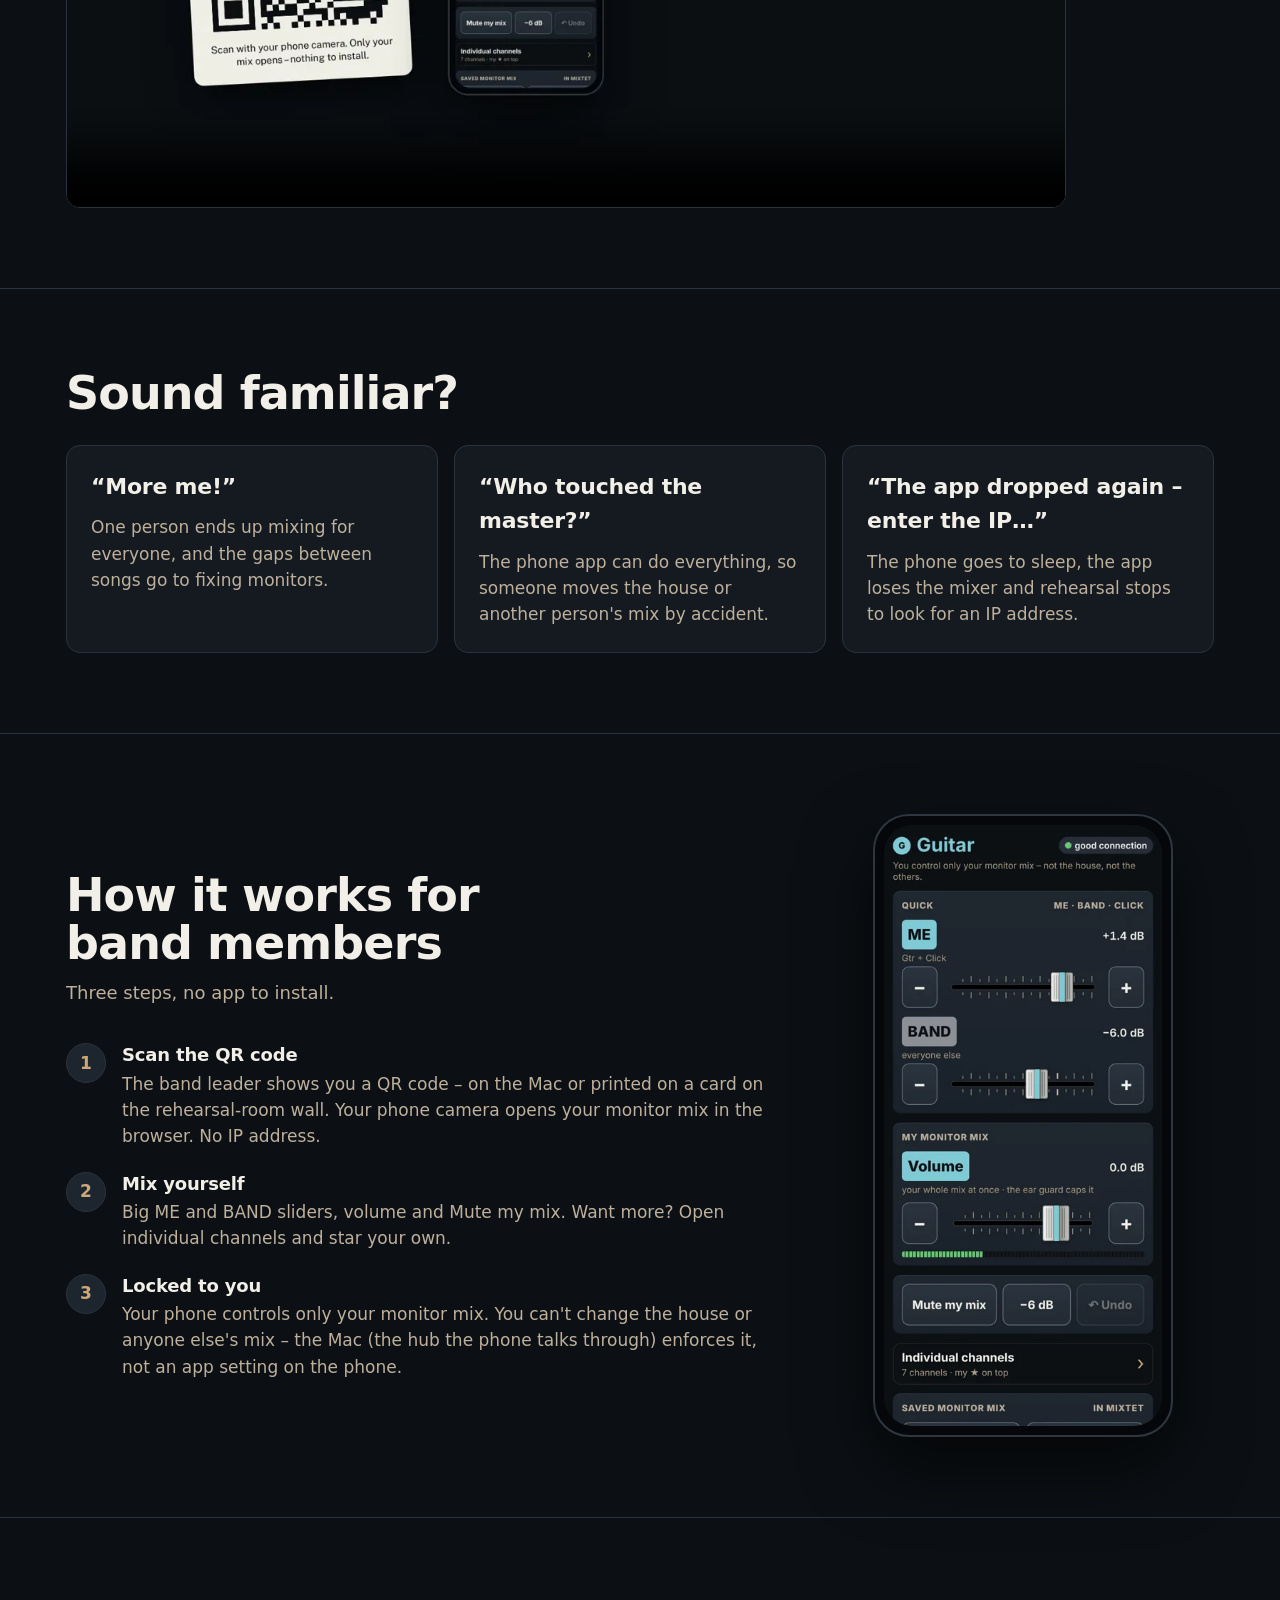
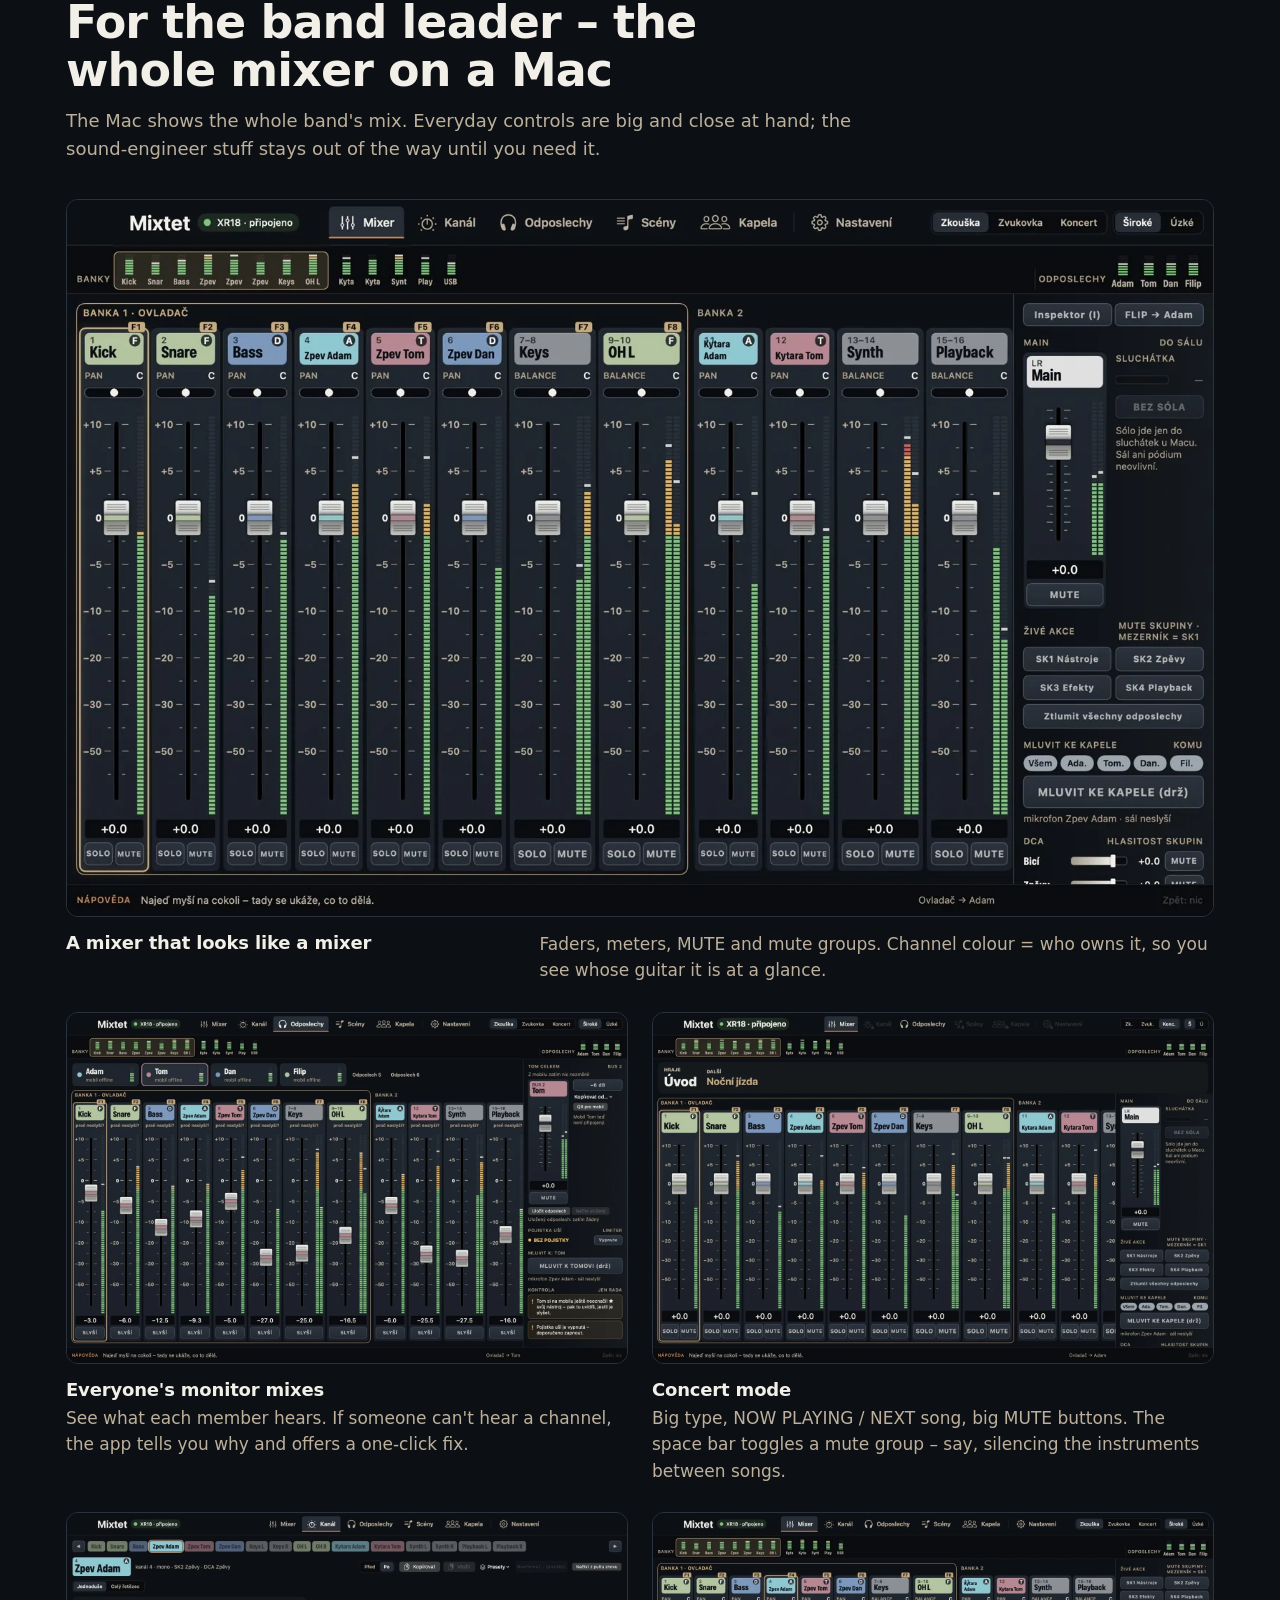
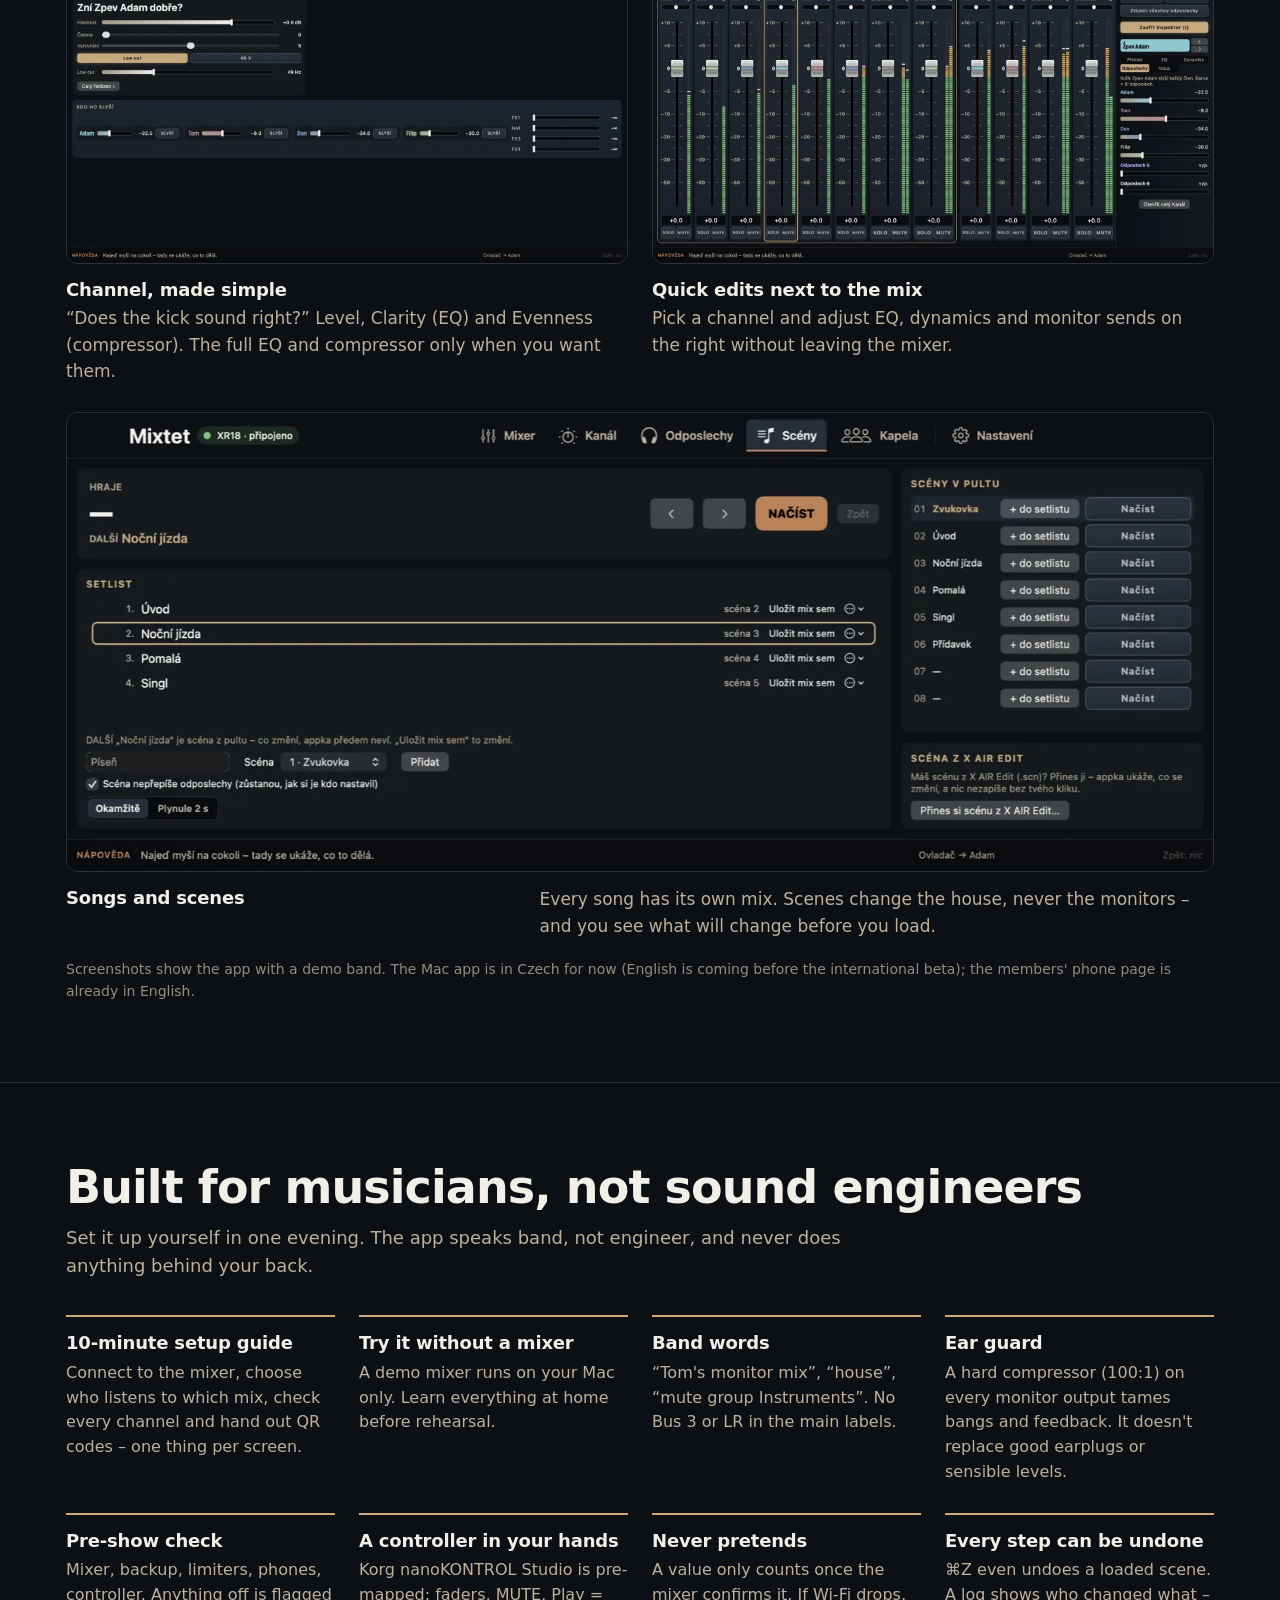
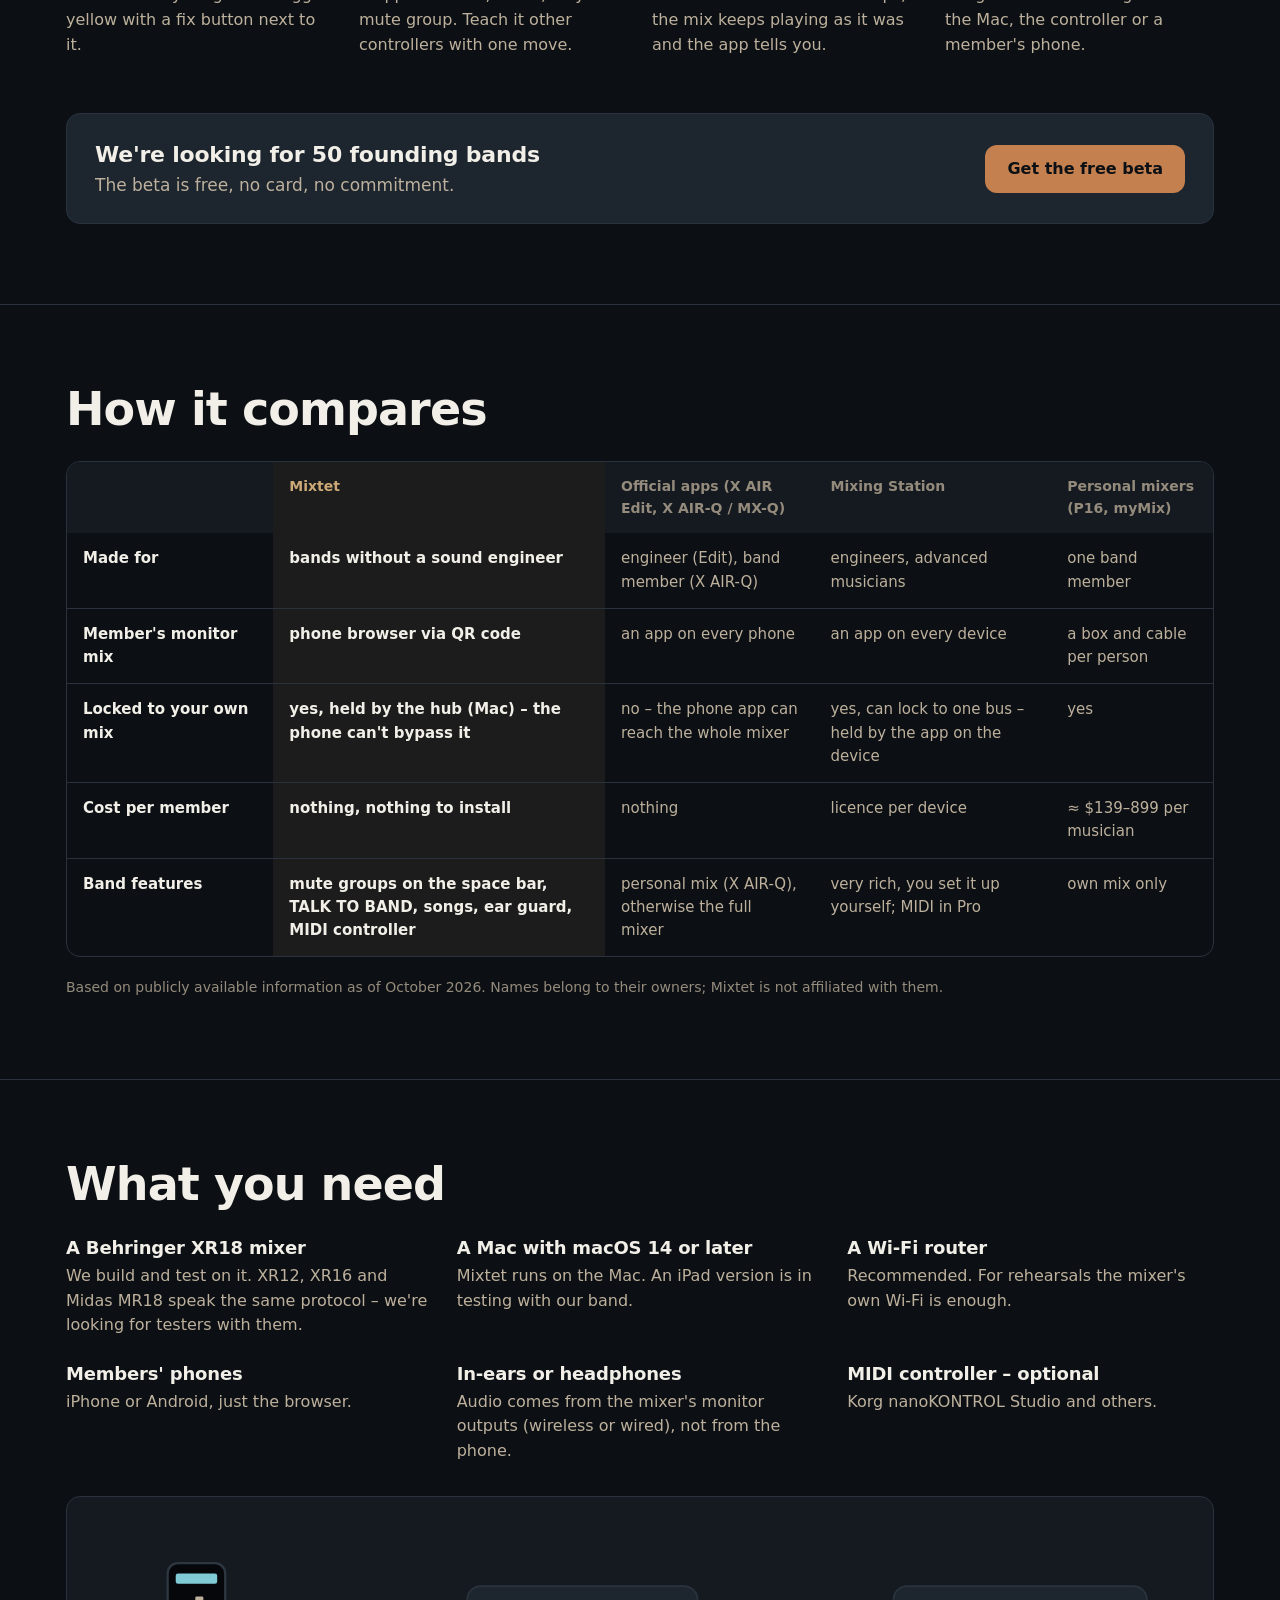
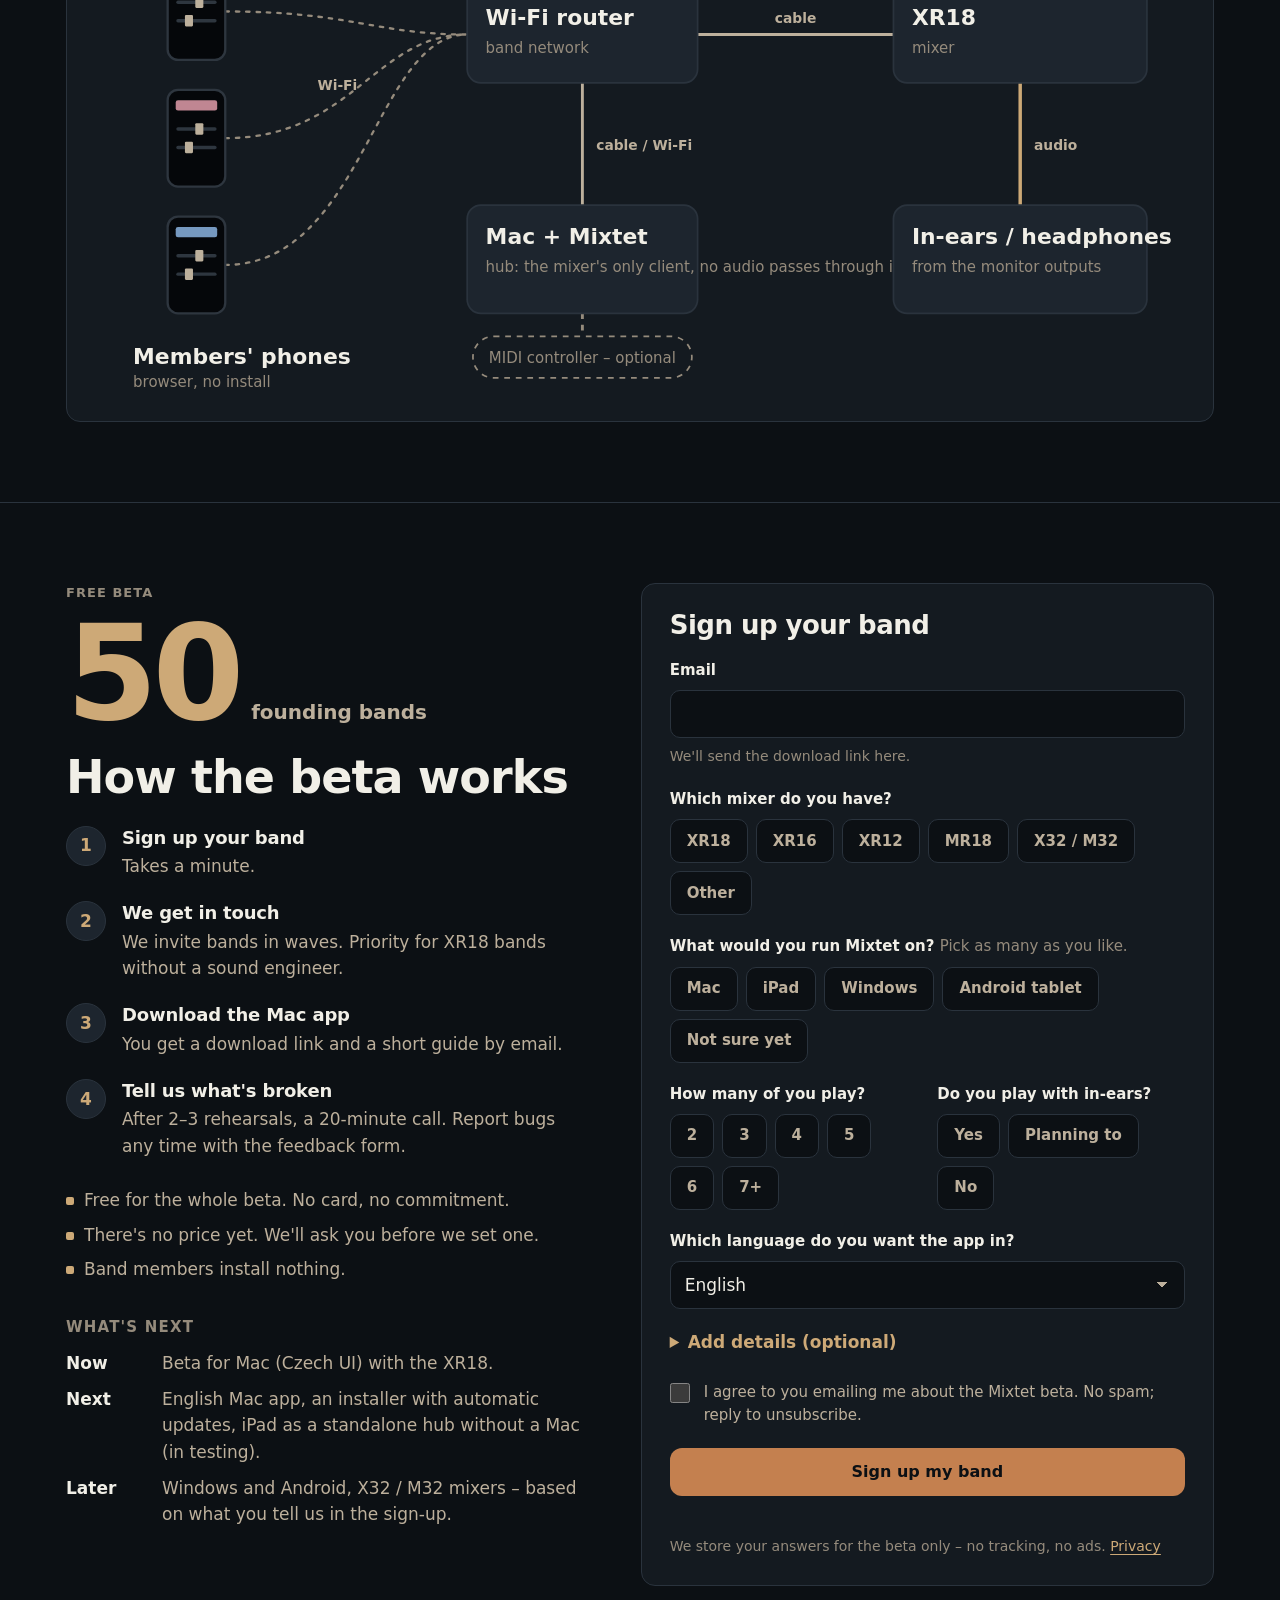
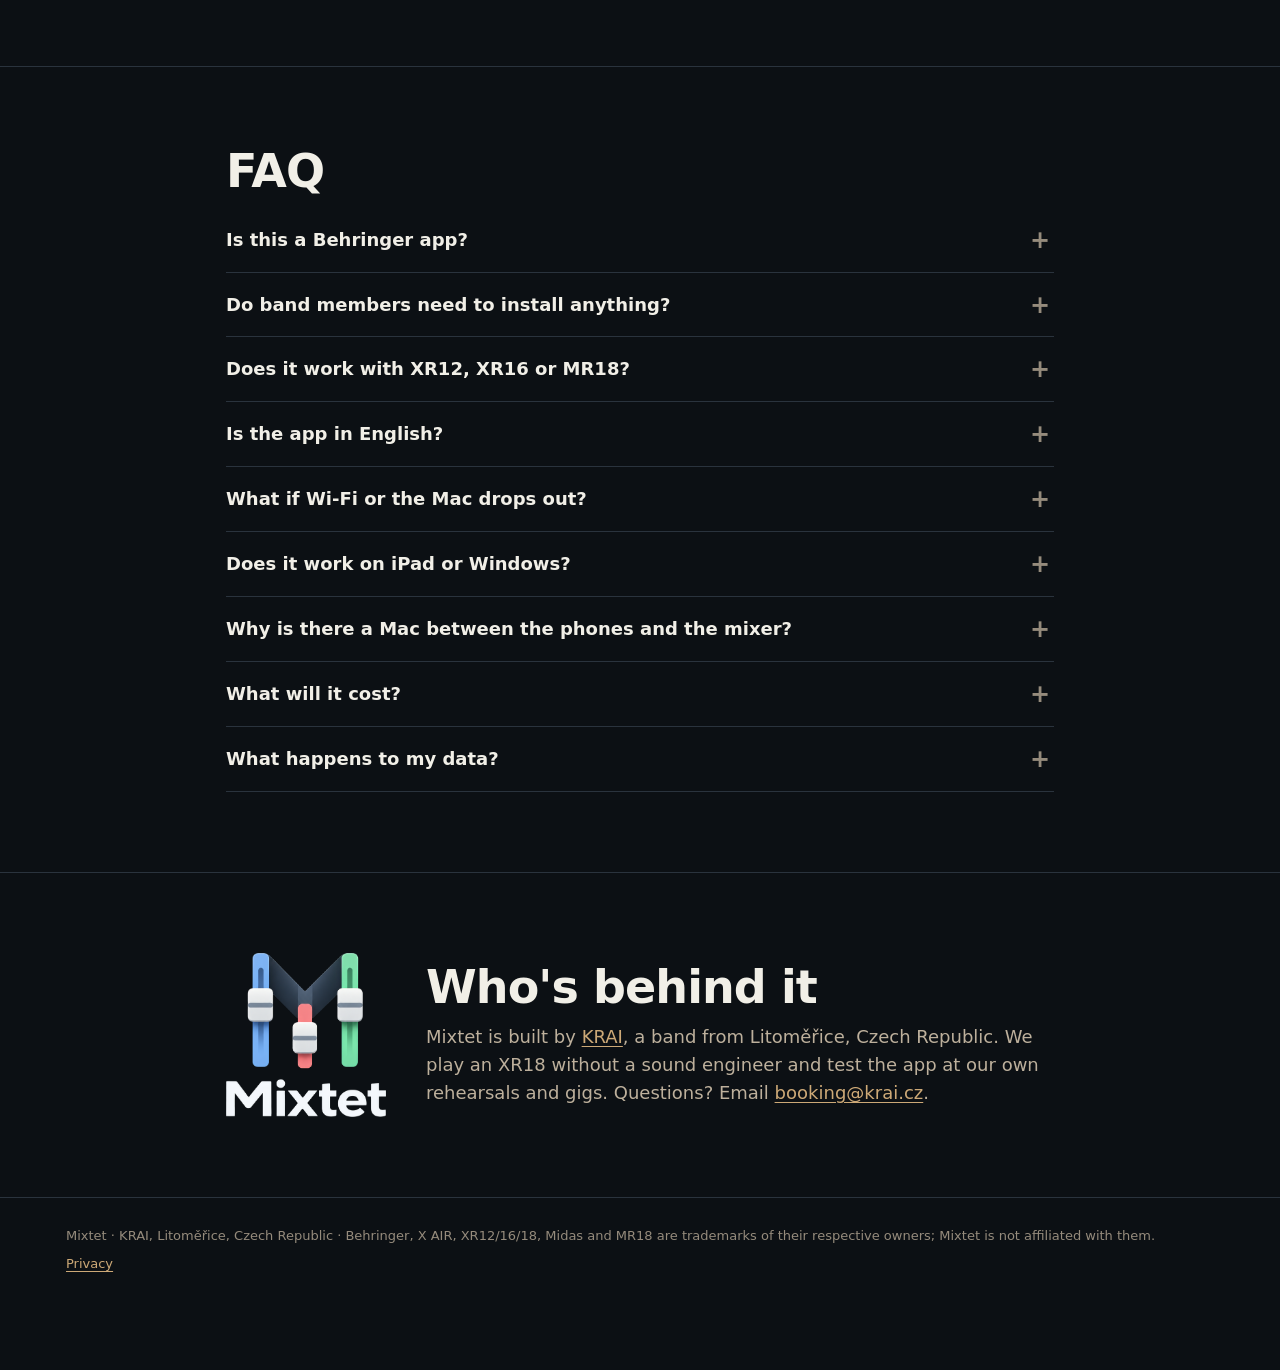
==== commit 618b8c2a: "feat(web): v přihlášce otázka „V jakém jazyce chceš appku?“ (app_lang, admin, CSV) – podklad pro PLA" ====
--- a/index.html
+++ b/index.html
@@ -134,6 +134,7 @@
         <fieldset class="f"><legend>How many of you play?</legend><div class="chips"><label class="chip"><input type="radio" name="members" value="2"><span>2</span></label><label class="chip"><input type="radio" name="members" value="3"><span>3</span></label><label class="chip"><input type="radio" name="members" value="4"><span>4</span></label><label class="chip"><input type="radio" name="members" value="5"><span>5</span></label><label class="chip"><input type="radio" name="members" value="6"><span>6</span></label><label class="chip"><input type="radio" name="members" value="7+"><span>7+</span></label></div></fieldset>
         <fieldset class="f"><legend>Do you play with in‑ears?</legend><div class="chips"><label class="chip"><input type="radio" name="iem" value="yes"><span>Yes</span></label><label class="chip"><input type="radio" name="iem" value="planning"><span>Planning to</span></label><label class="chip"><input type="radio" name="iem" value="no"><span>No</span></label></div></fieldset>
       </div>
+      <div class="f"><label for="app_lang">Which language do you want the app in?</label><select id="app_lang" name="app_lang"><option value="cs">Čeština</option><option value="en" selected>English</option><option value="de">Deutsch</option><option value="es">Español</option><option value="pl">Polski</option><option value="fr">Français</option><option value="it">Italiano</option><option value="other">Other</option></select></div>
       <details class="more"><summary>Add details (optional)</summary>
         <div class="f2">
           <div class="f"><label for="band">Band name</label><input id="band" name="band" autocomplete="organization" maxlength="80"></div>
--- a/site.css
+++ b/site.css
@@ -147,9 +147,10 @@
 .opt{font-weight:500;color:var(--fg3)}
 .hint{font-size:14px;color:var(--fg3)}
 .err{font-size:14px;color:var(--warn);font-weight:600}
-input[type=email],input:not([type]),textarea{font:500 17px var(--font);color:var(--fg);background:var(--bg);border:1px solid var(--line);border-radius:10px;padding:12px 14px;width:100%;min-height:48px}
+input[type=email],input:not([type]),textarea,.f select{font:500 17px var(--font);color:var(--fg);background:var(--bg);border:1px solid var(--line);border-radius:10px;padding:12px 14px;width:100%;min-height:48px}
 input[aria-invalid=true]{border-color:var(--warn)}
 textarea{resize:vertical}
+.f select{appearance:none;-webkit-appearance:none;cursor:pointer;padding-right:40px;background-image:linear-gradient(45deg,transparent 50%,var(--fg2) 50%),linear-gradient(135deg,var(--fg2) 50%,transparent 50%);background-position:calc(100% - 22px) 50%,calc(100% - 16px) 50%;background-size:6px 6px;background-repeat:no-repeat}
 .chips{display:flex;flex-wrap:wrap;gap:8px}
 .chip{position:relative}
 .chip input{position:absolute;opacity:0;inset:0;margin:0;cursor:pointer}
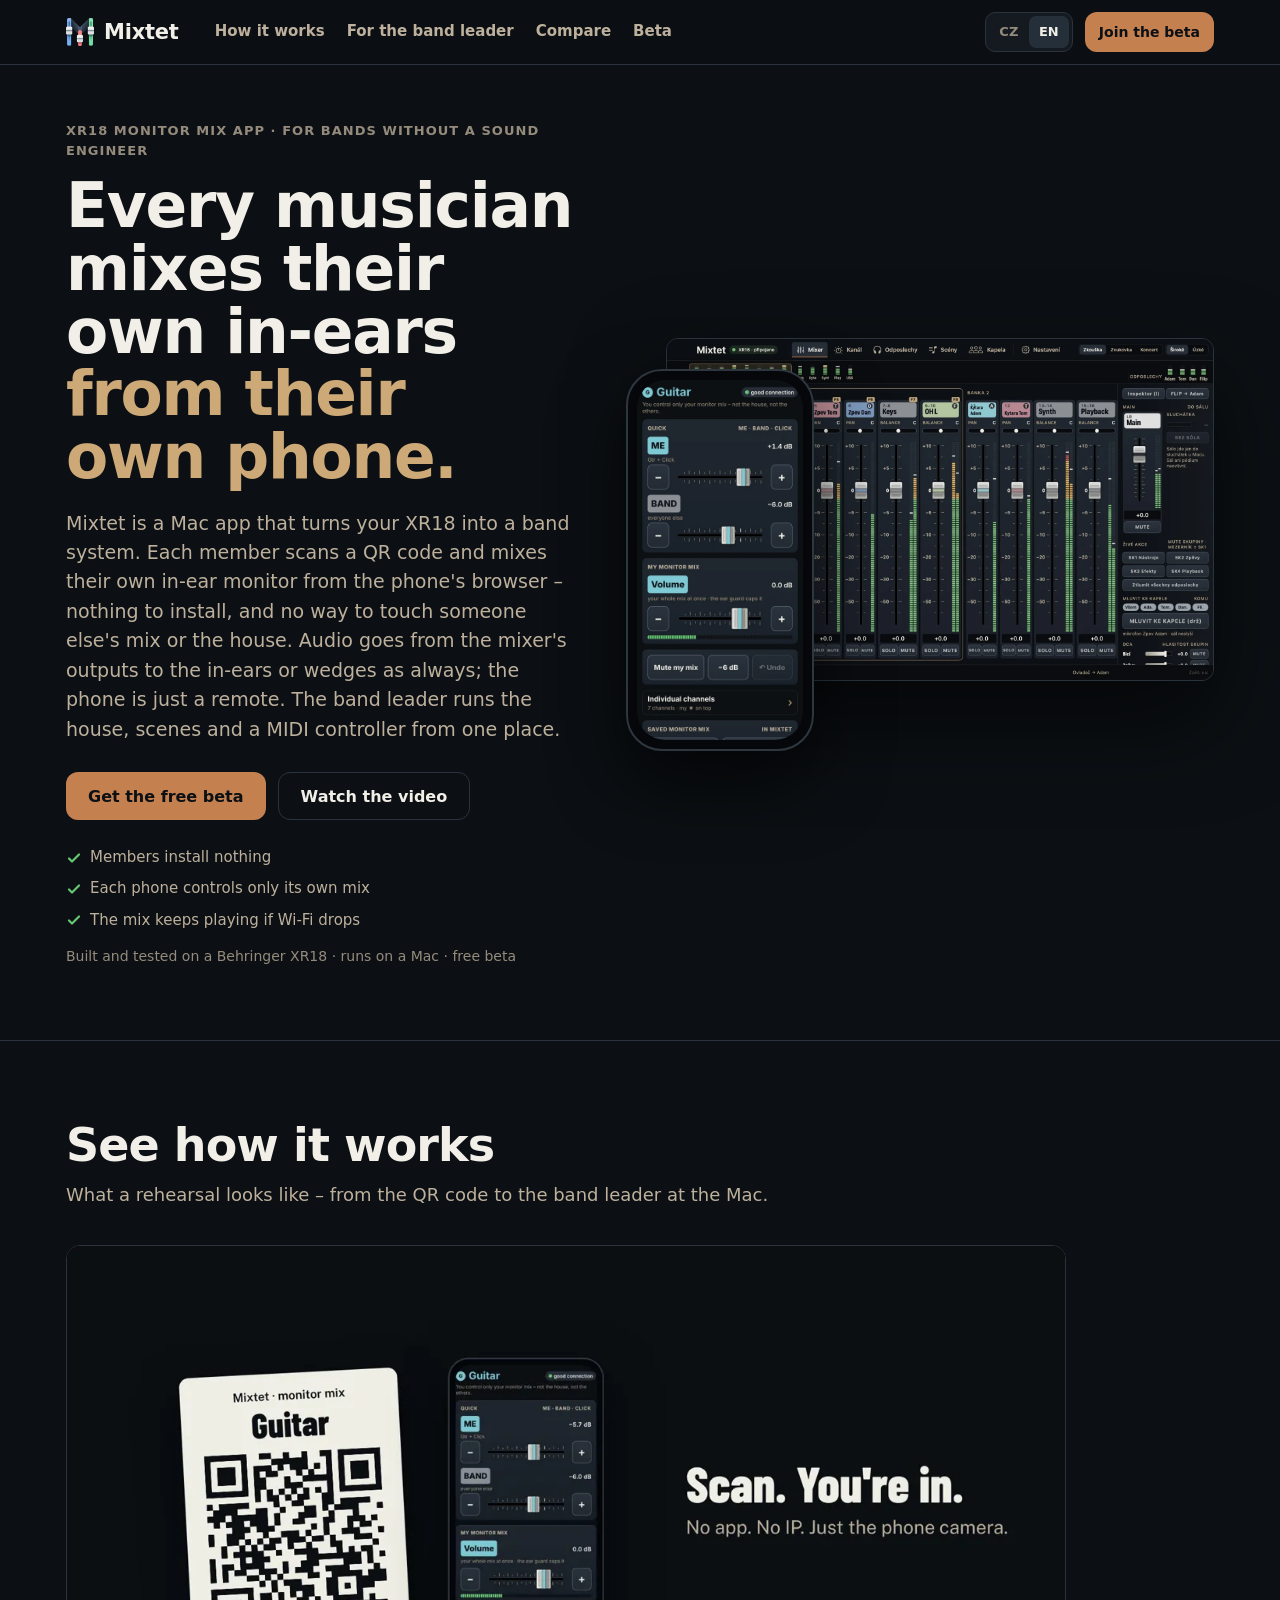
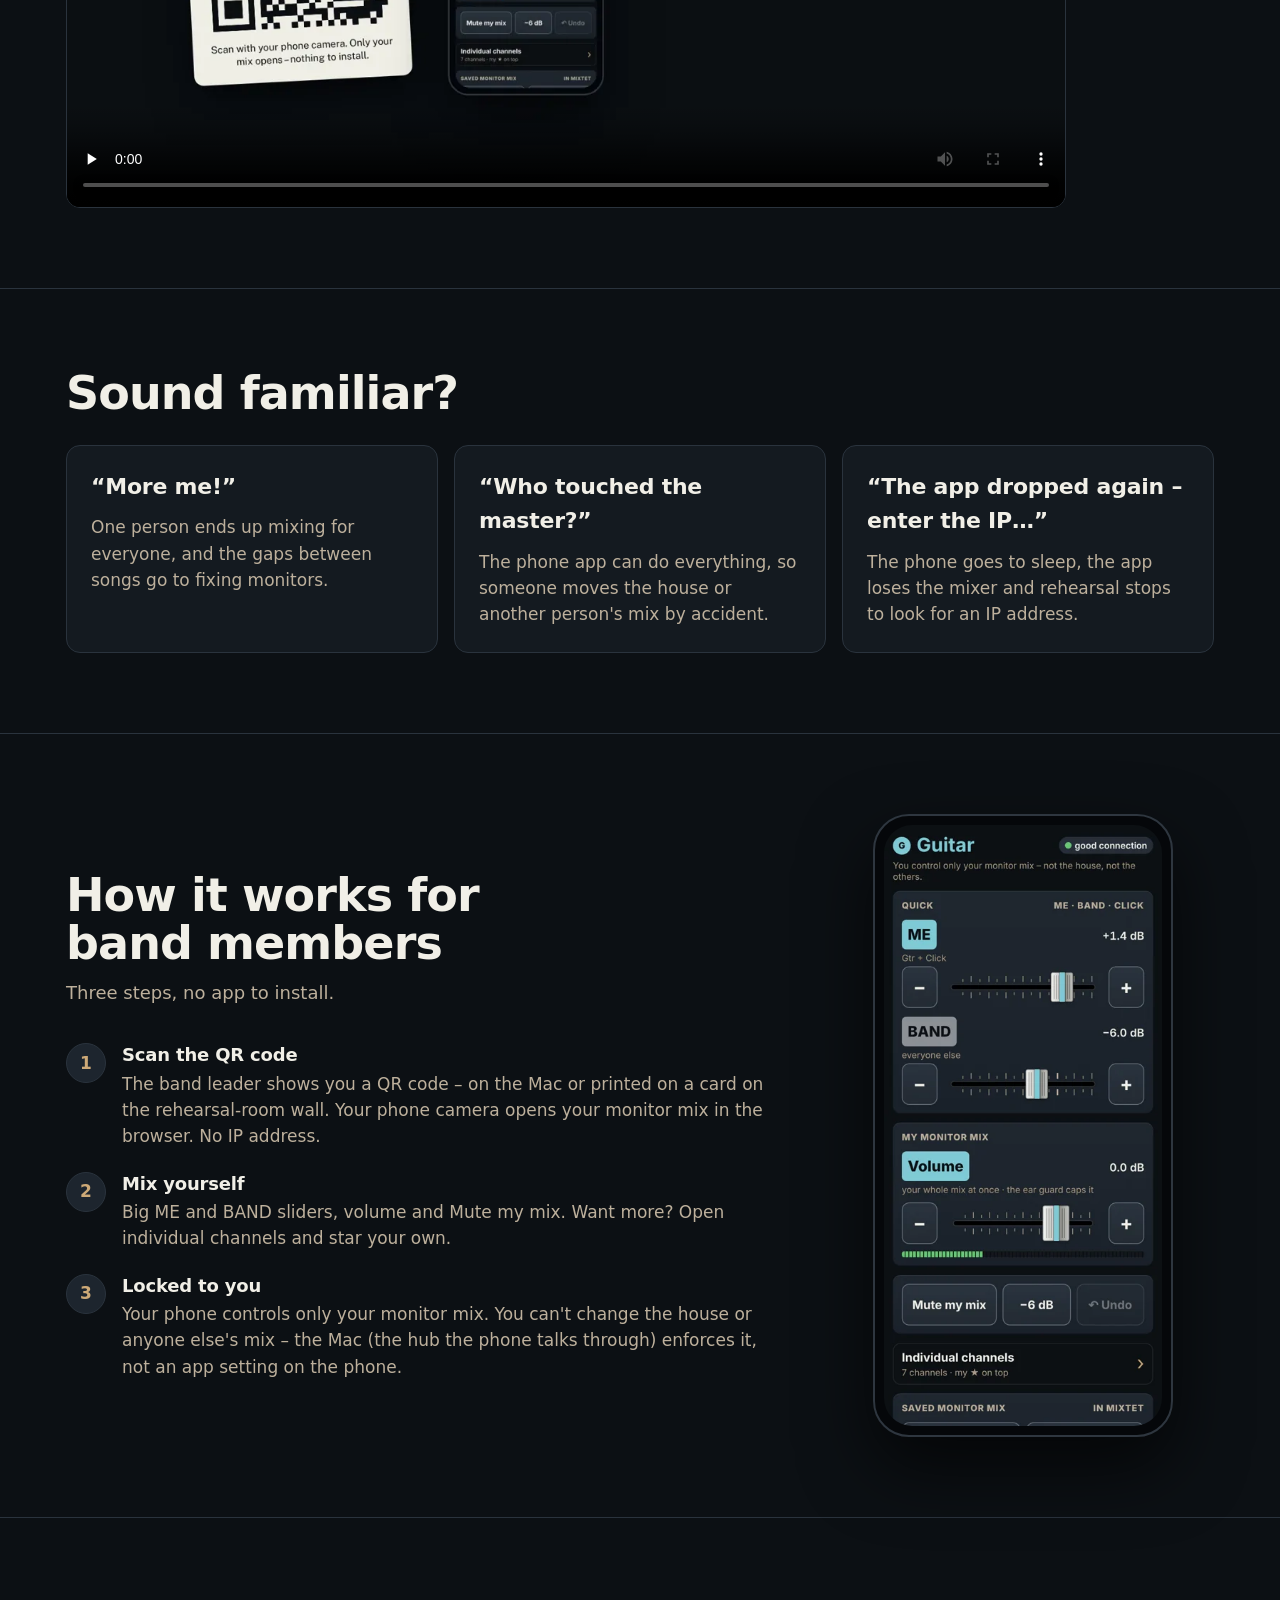
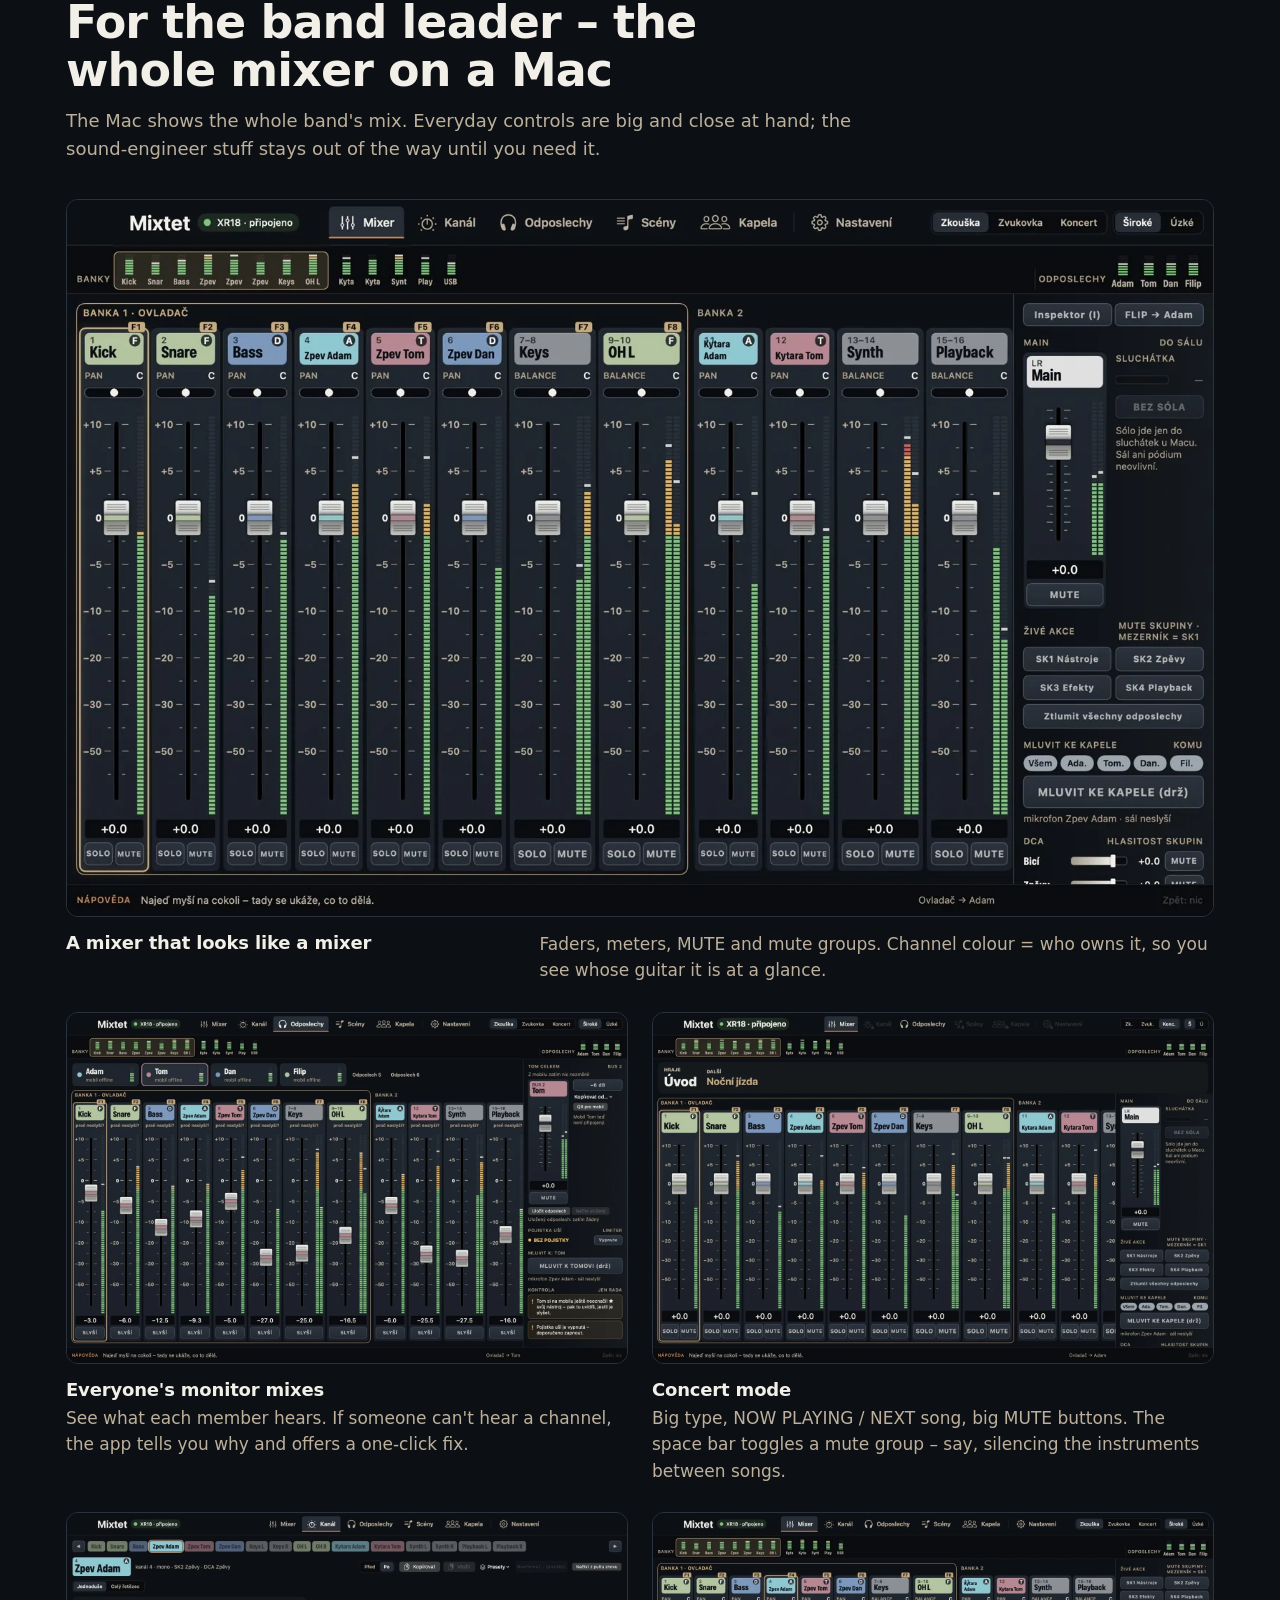
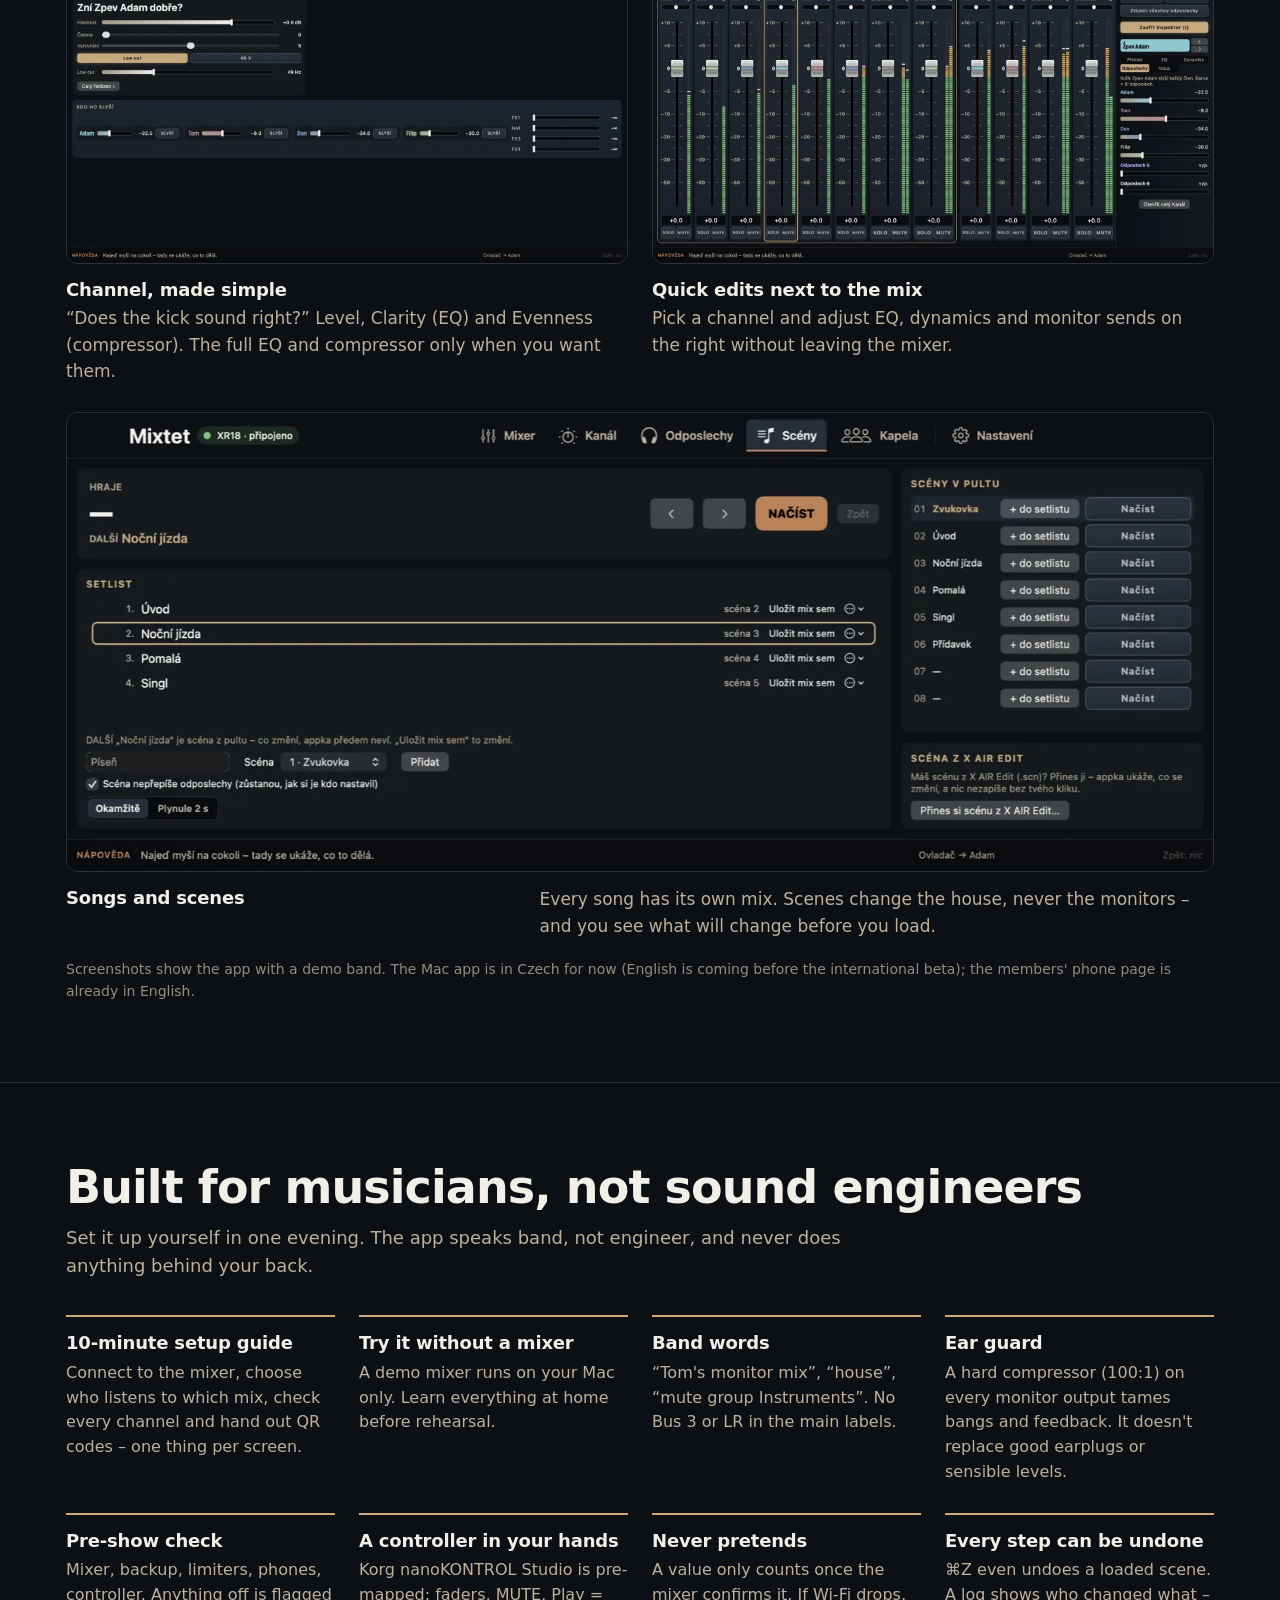
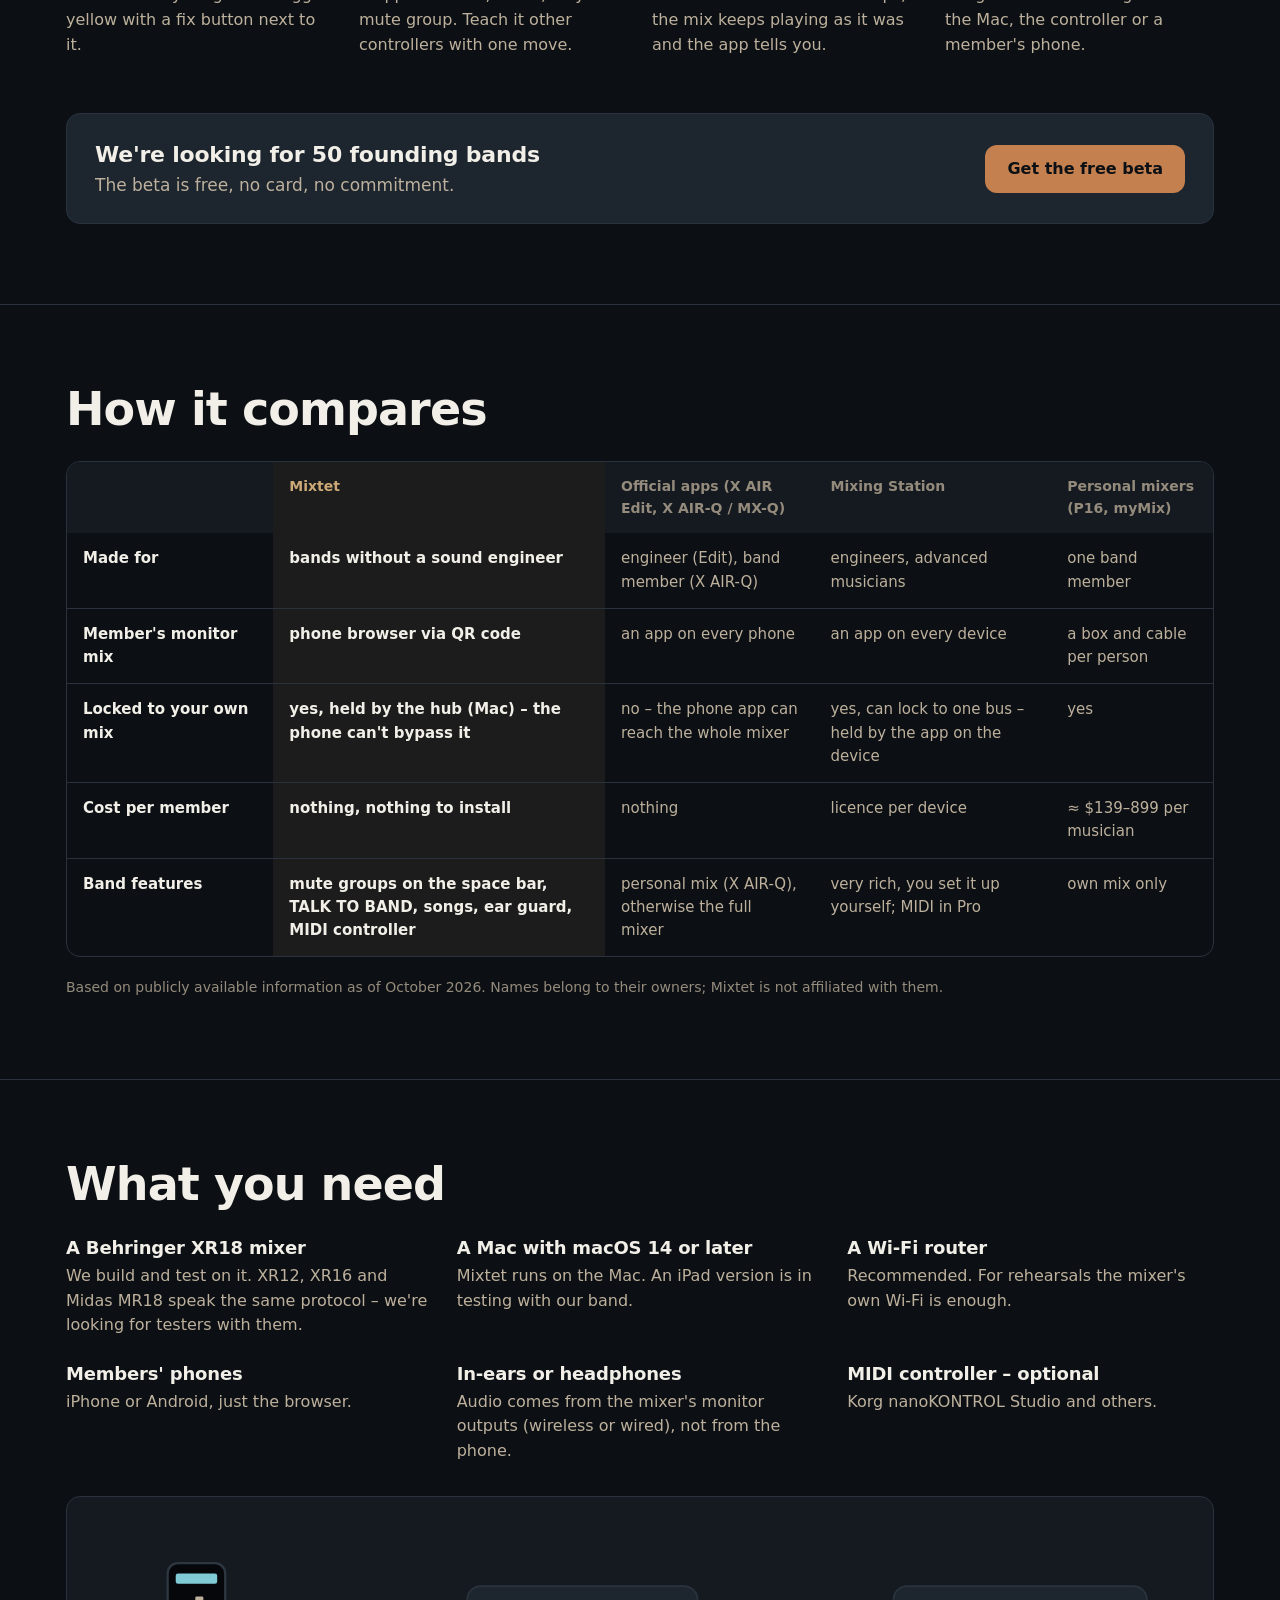
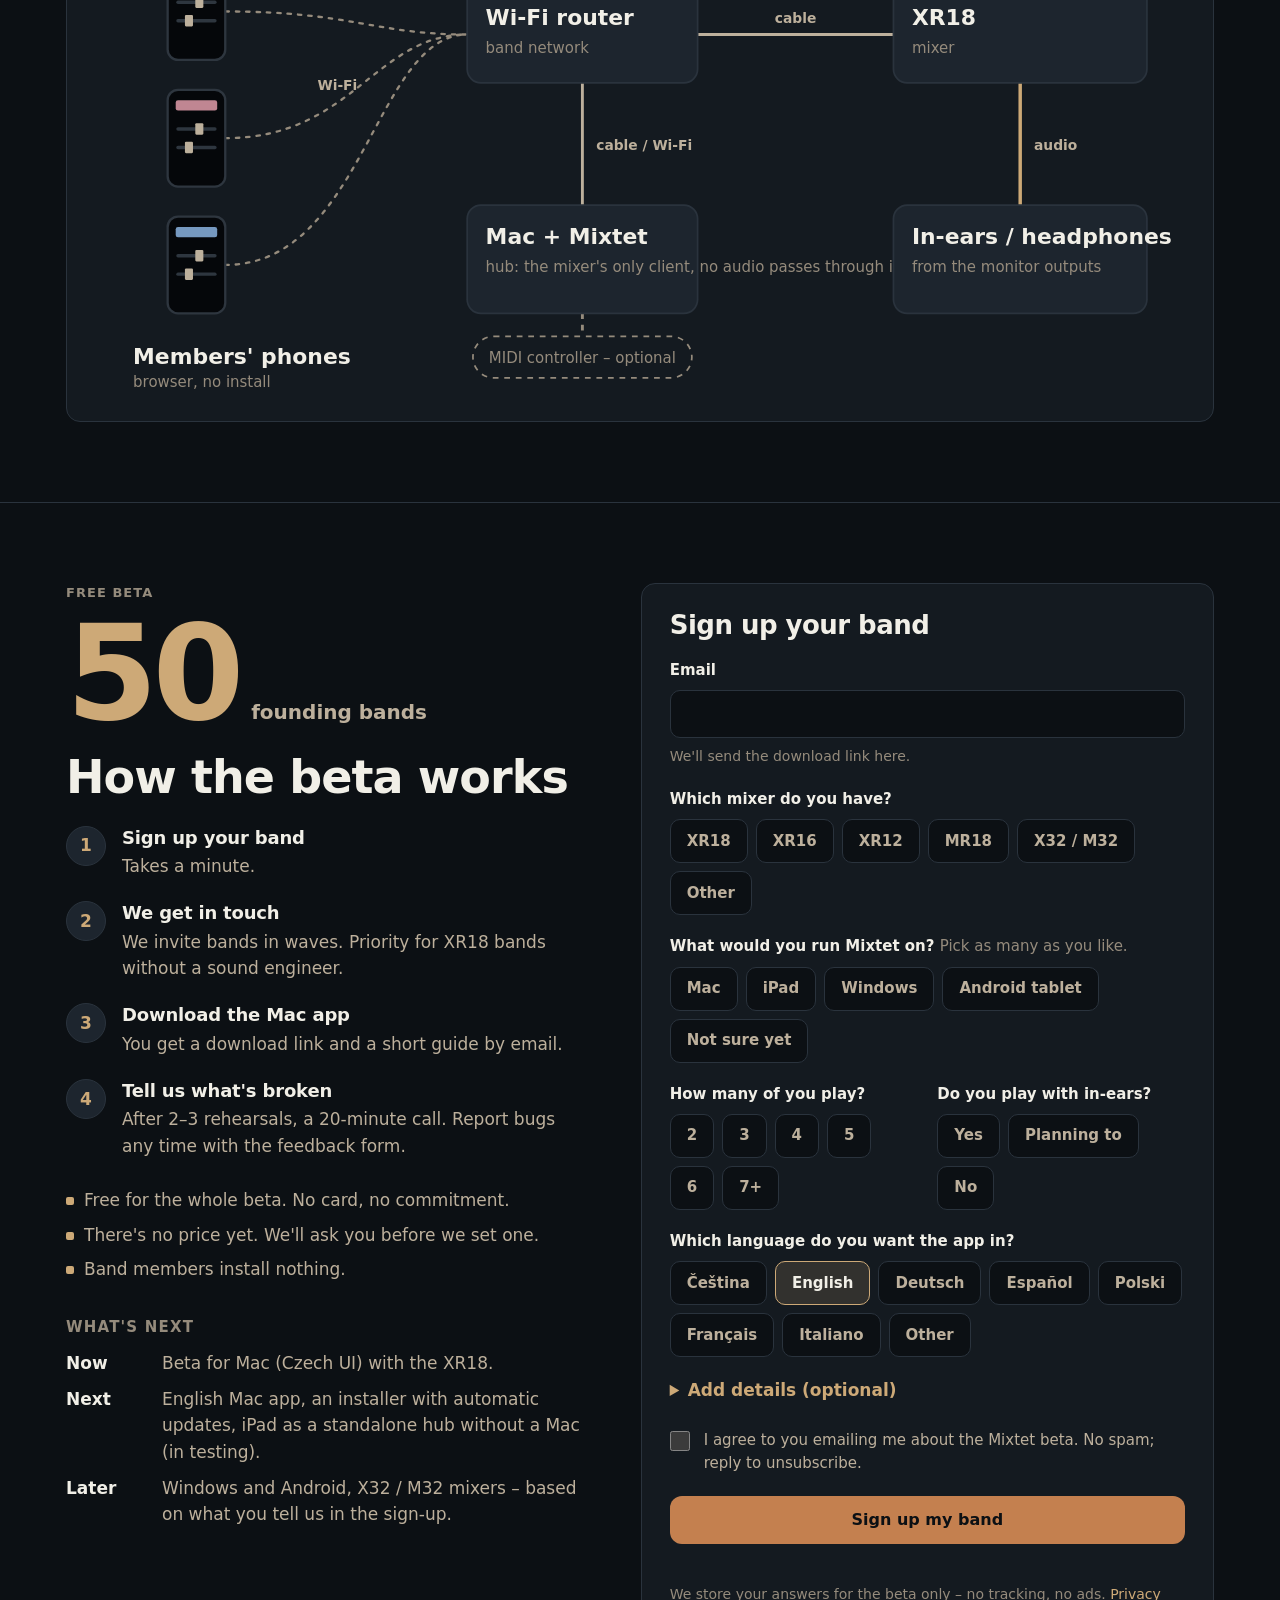
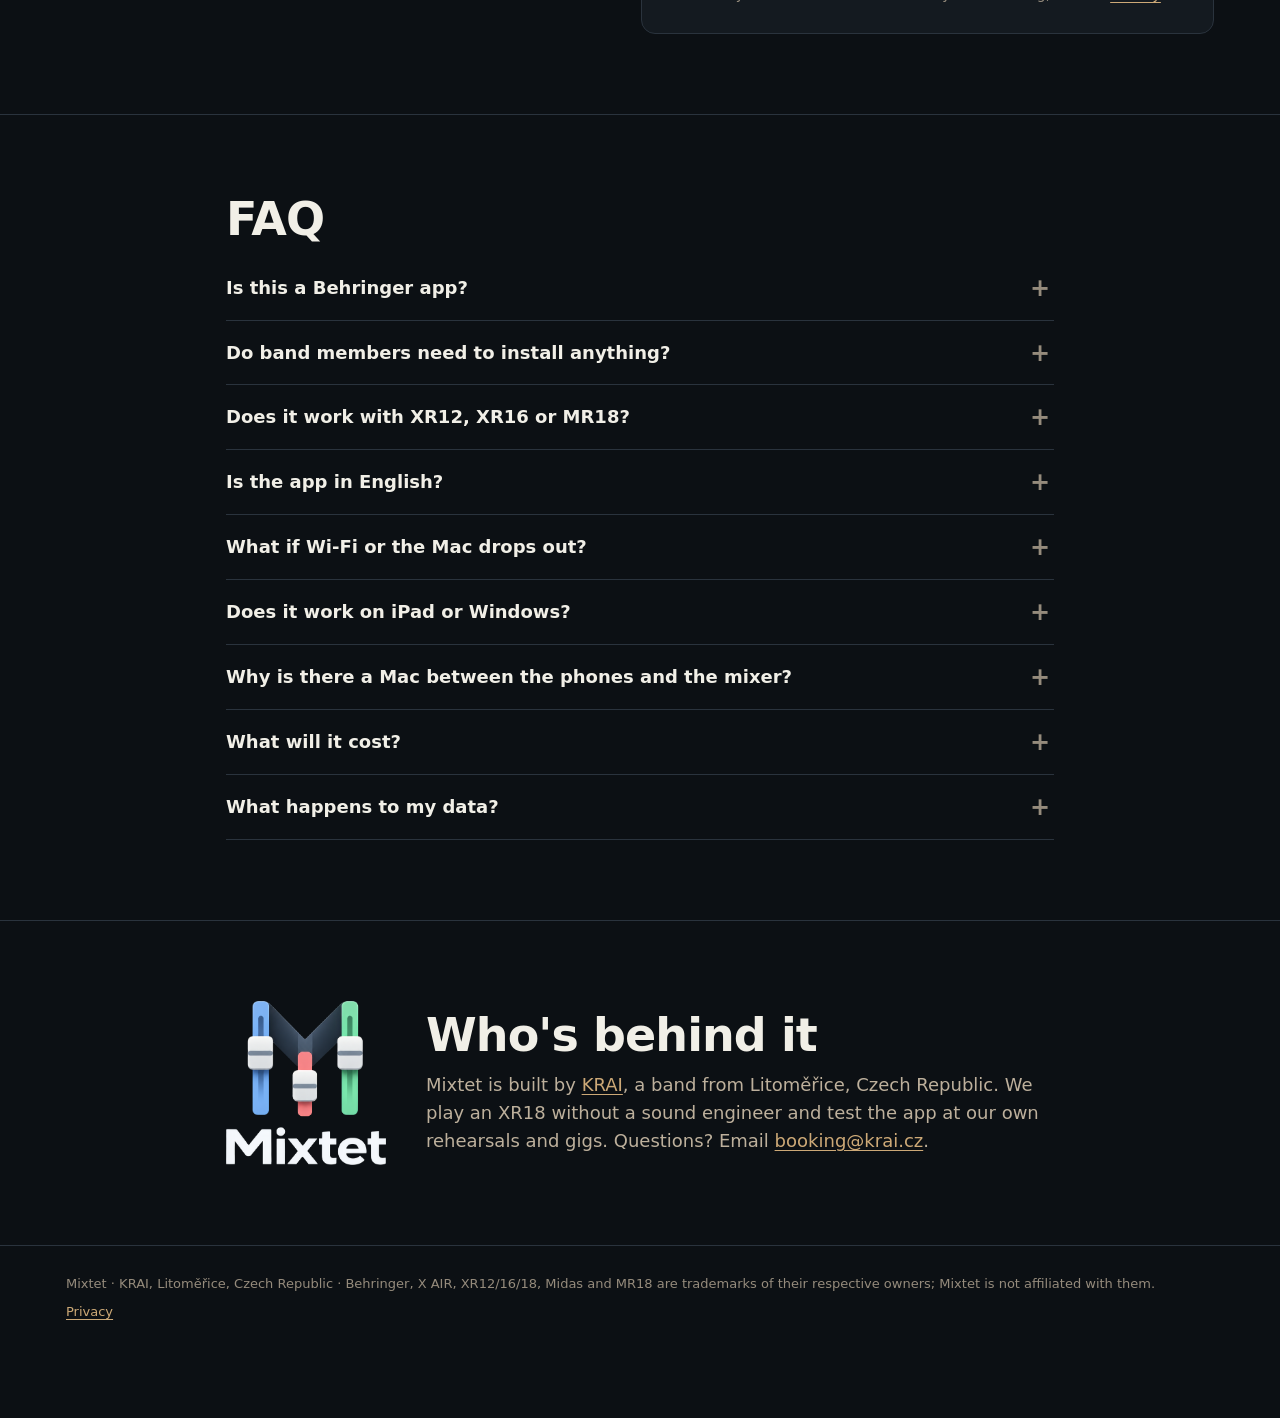
==== commit 353c9b02: "feat(web): jazyk appky v přihlášce jako volby (chips) místo rozbalovacího seznamu; ?v= u CSS a JS pr" ====
--- a/index.html
+++ b/index.html
@@ -19,7 +19,7 @@
 <meta name="twitter:card" content="summary_large_image">
 <meta name="theme-color" content="#0C1014">
 <link rel="icon" type="image/png" href="img/znacka.png">
-<link rel="stylesheet" href="site.css">
+<link rel="stylesheet" href="site.css?v=52d1b4a9">
 </head>
 <body>
 <a class="skip" href="#main">Skip to content</a>
@@ -134,7 +134,7 @@
         <fieldset class="f"><legend>How many of you play?</legend><div class="chips"><label class="chip"><input type="radio" name="members" value="2"><span>2</span></label><label class="chip"><input type="radio" name="members" value="3"><span>3</span></label><label class="chip"><input type="radio" name="members" value="4"><span>4</span></label><label class="chip"><input type="radio" name="members" value="5"><span>5</span></label><label class="chip"><input type="radio" name="members" value="6"><span>6</span></label><label class="chip"><input type="radio" name="members" value="7+"><span>7+</span></label></div></fieldset>
         <fieldset class="f"><legend>Do you play with in‑ears?</legend><div class="chips"><label class="chip"><input type="radio" name="iem" value="yes"><span>Yes</span></label><label class="chip"><input type="radio" name="iem" value="planning"><span>Planning to</span></label><label class="chip"><input type="radio" name="iem" value="no"><span>No</span></label></div></fieldset>
       </div>
-      <div class="f"><label for="app_lang">Which language do you want the app in?</label><select id="app_lang" name="app_lang"><option value="cs">Čeština</option><option value="en" selected>English</option><option value="de">Deutsch</option><option value="es">Español</option><option value="pl">Polski</option><option value="fr">Français</option><option value="it">Italiano</option><option value="other">Other</option></select></div>
+      <fieldset class="f"><legend>Which language do you want the app in?</legend><div class="chips"><label class="chip"><input type="radio" name="app_lang" value="cs"><span>Čeština</span></label><label class="chip"><input type="radio" name="app_lang" value="en" checked><span>English</span></label><label class="chip"><input type="radio" name="app_lang" value="de"><span>Deutsch</span></label><label class="chip"><input type="radio" name="app_lang" value="es"><span>Español</span></label><label class="chip"><input type="radio" name="app_lang" value="pl"><span>Polski</span></label><label class="chip"><input type="radio" name="app_lang" value="fr"><span>Français</span></label><label class="chip"><input type="radio" name="app_lang" value="it"><span>Italiano</span></label><label class="chip"><input type="radio" name="app_lang" value="other"><span>Other</span></label></div></fieldset>
       <details class="more"><summary>Add details (optional)</summary>
         <div class="f2">
           <div class="f"><label for="band">Band name</label><input id="band" name="band" autocomplete="organization" maxlength="80"></div>
@@ -168,6 +168,6 @@
 <div class="sticky" id="sticky" hidden><a class="btn full" href="#join">Get the free beta</a></div>
 <dialog id="zoom"><form method="dialog"><button class="x" aria-label="Zavřít / Close">×</button></form><img alt=""></dialog>
 <script>window.MIXTET={"lang": "en", "msg": {"eEmail": "Check your email address – it doesn't look valid.", "eMixer": "Pick a mixer (or “Other”).", "eConsent": "We can't email you without your consent.", "eServer": "Couldn't send. Try again in a moment, or email booking@krai.cz.", "okH": "Thanks – your band is on the list!", "okP": "We'll email {email} when there's a spot in a wave. Share the link with your bandmates so they know what's coming.", "okShare": "Copy link to this page", "okCopied": "Link copied", "fSubmit": "Sign up my band", "fSending": "Sending…"}};</script>
-<script src="site.js" defer></script>
+<script src="site.js?v=0ad27bb4" defer></script>
 </body>
 </html>
--- a/site.css
+++ b/site.css
@@ -147,10 +147,9 @@
 .opt{font-weight:500;color:var(--fg3)}
 .hint{font-size:14px;color:var(--fg3)}
 .err{font-size:14px;color:var(--warn);font-weight:600}
-input[type=email],input:not([type]),textarea,.f select{font:500 17px var(--font);color:var(--fg);background:var(--bg);border:1px solid var(--line);border-radius:10px;padding:12px 14px;width:100%;min-height:48px}
+input[type=email],input:not([type]),textarea{font:500 17px var(--font);color:var(--fg);background:var(--bg);border:1px solid var(--line);border-radius:10px;padding:12px 14px;width:100%;min-height:48px}
 input[aria-invalid=true]{border-color:var(--warn)}
 textarea{resize:vertical}
-.f select{appearance:none;-webkit-appearance:none;cursor:pointer;padding-right:40px;background-image:linear-gradient(45deg,transparent 50%,var(--fg2) 50%),linear-gradient(135deg,var(--fg2) 50%,transparent 50%);background-position:calc(100% - 22px) 50%,calc(100% - 16px) 50%;background-size:6px 6px;background-repeat:no-repeat}
 .chips{display:flex;flex-wrap:wrap;gap:8px}
 .chip{position:relative}
 .chip input{position:absolute;opacity:0;inset:0;margin:0;cursor:pointer}
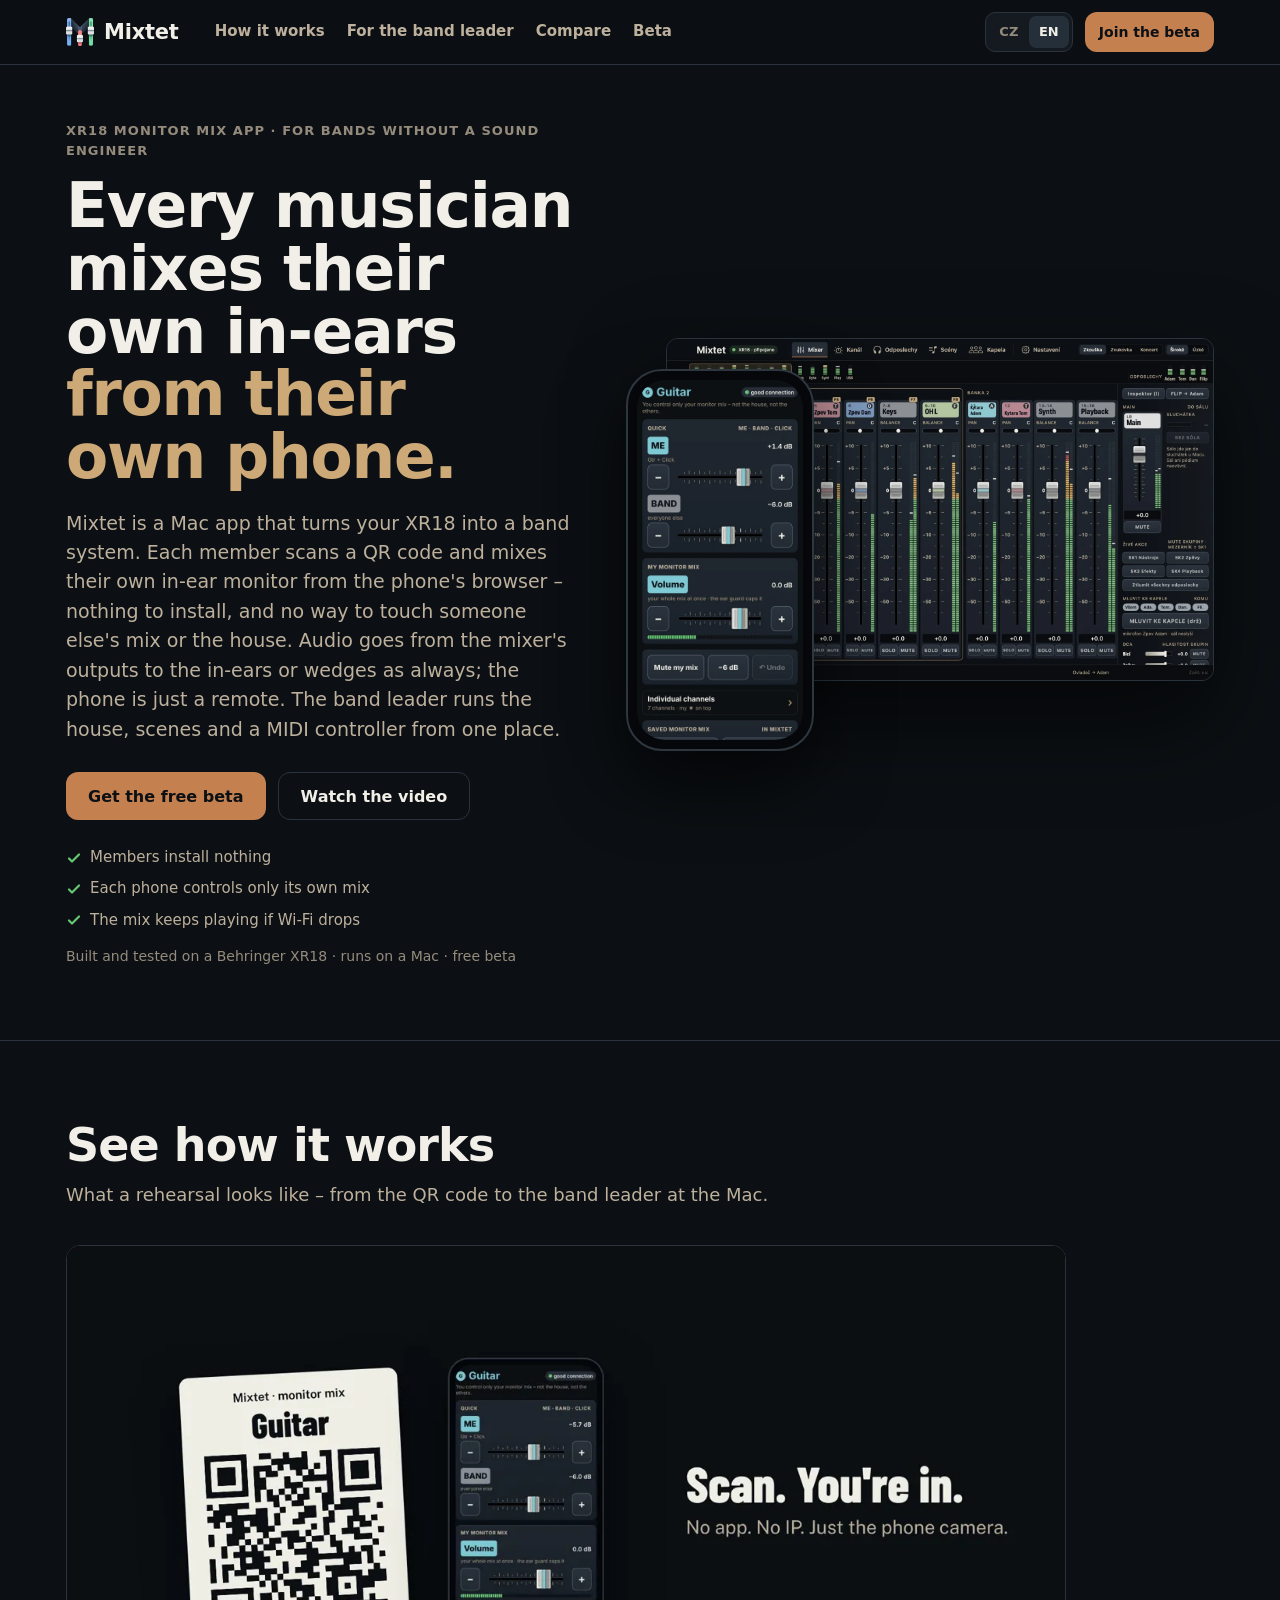
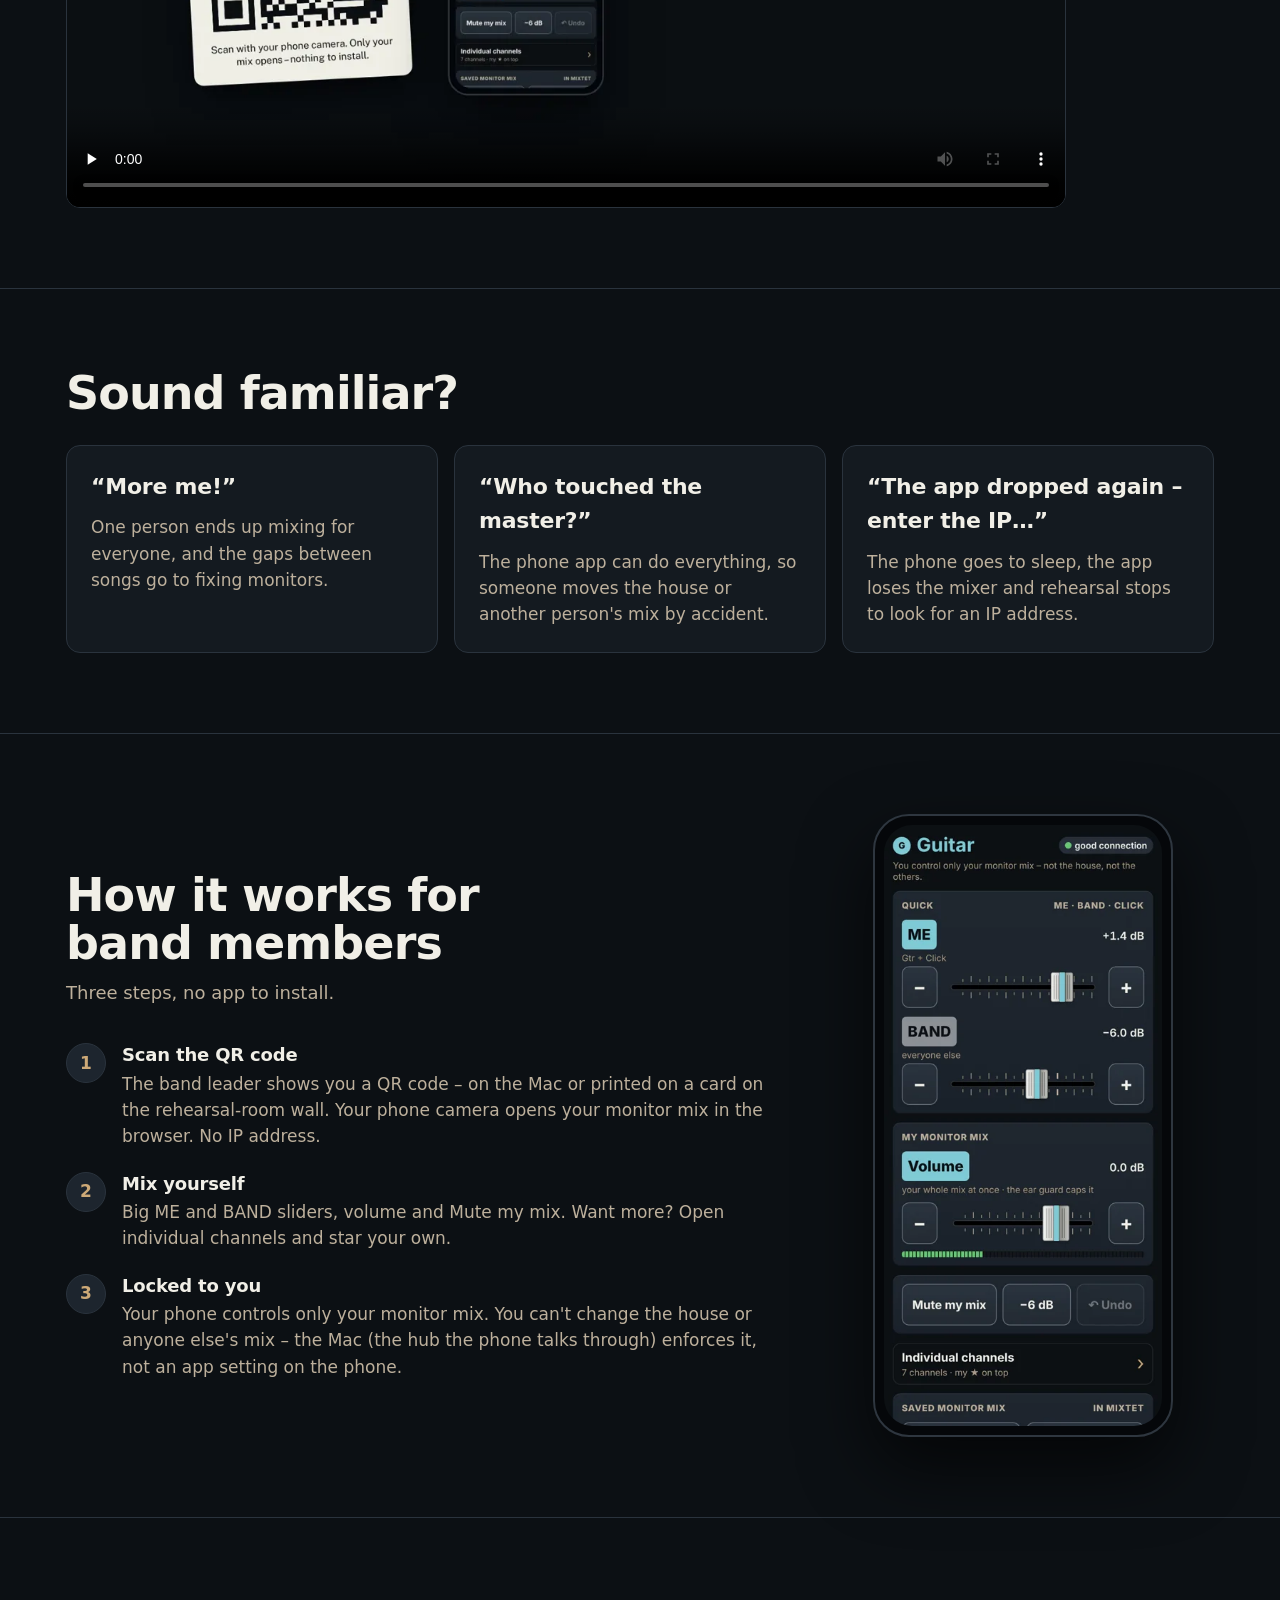
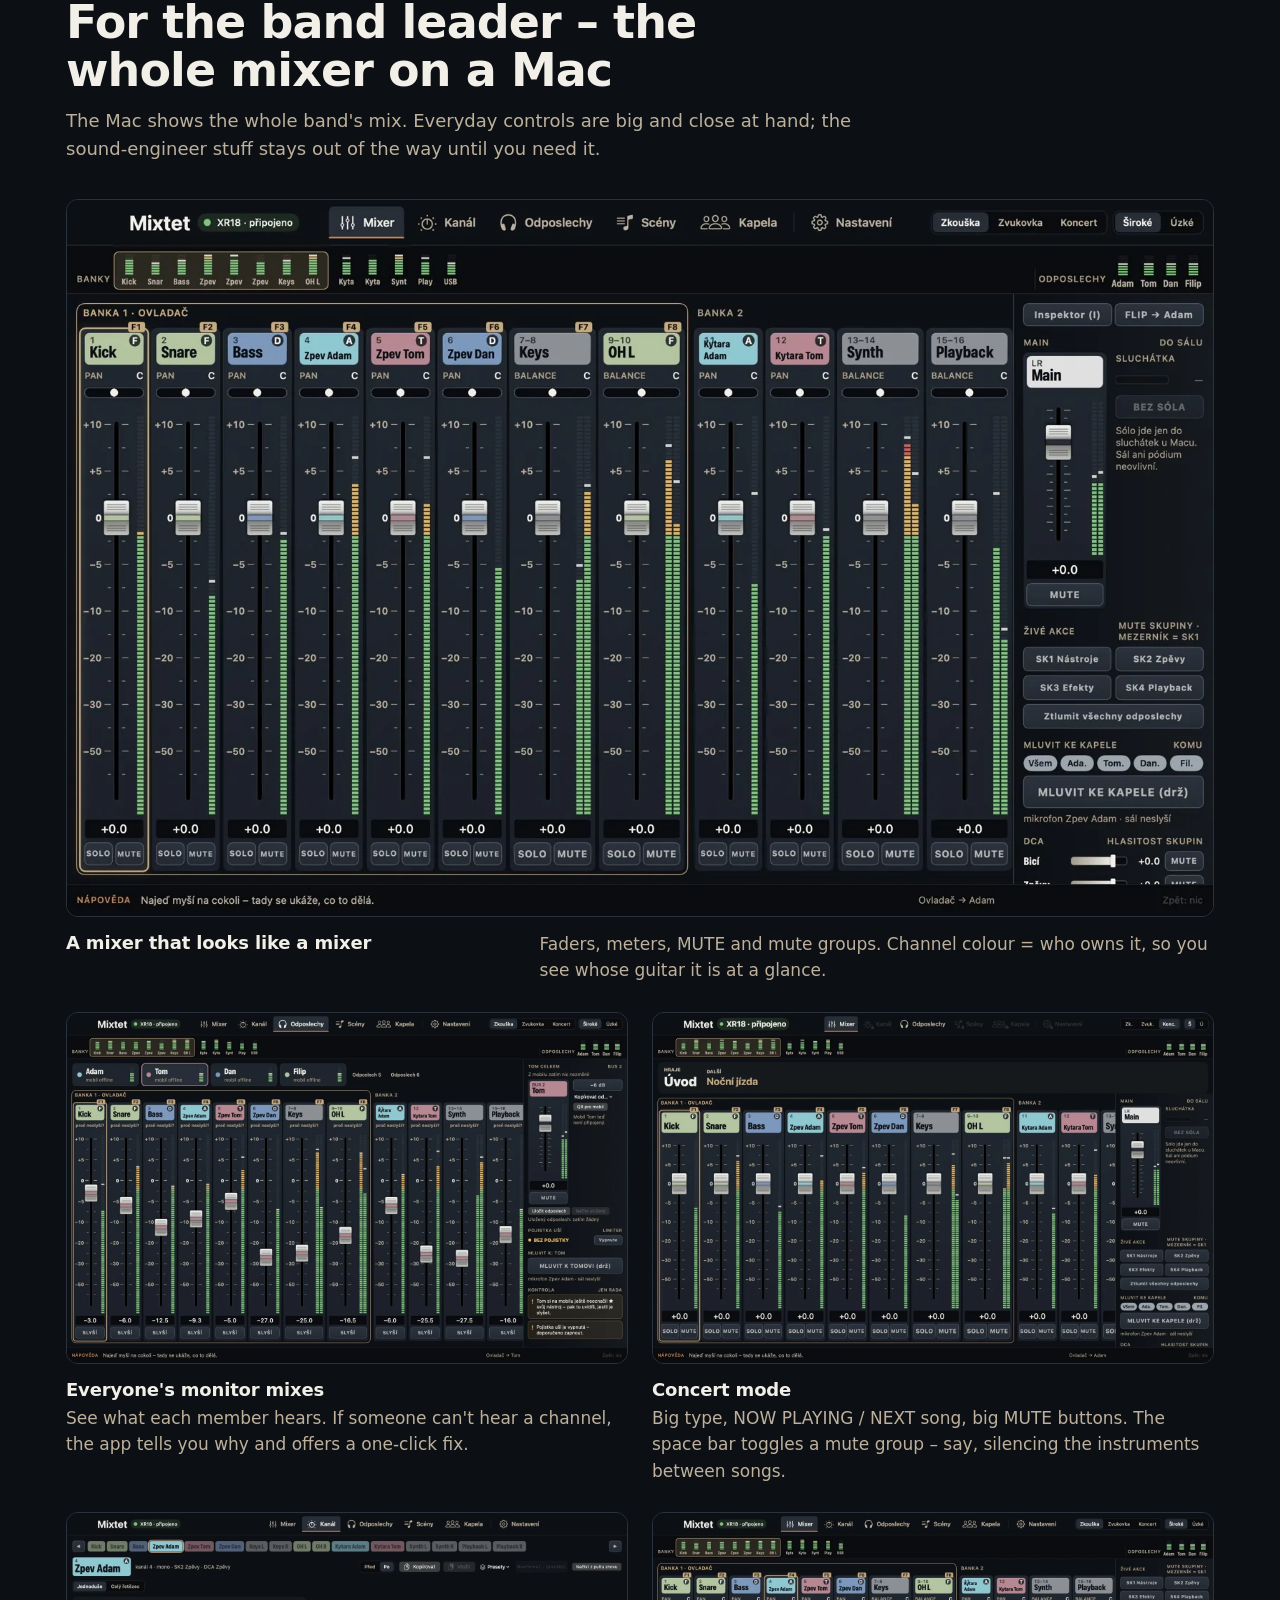
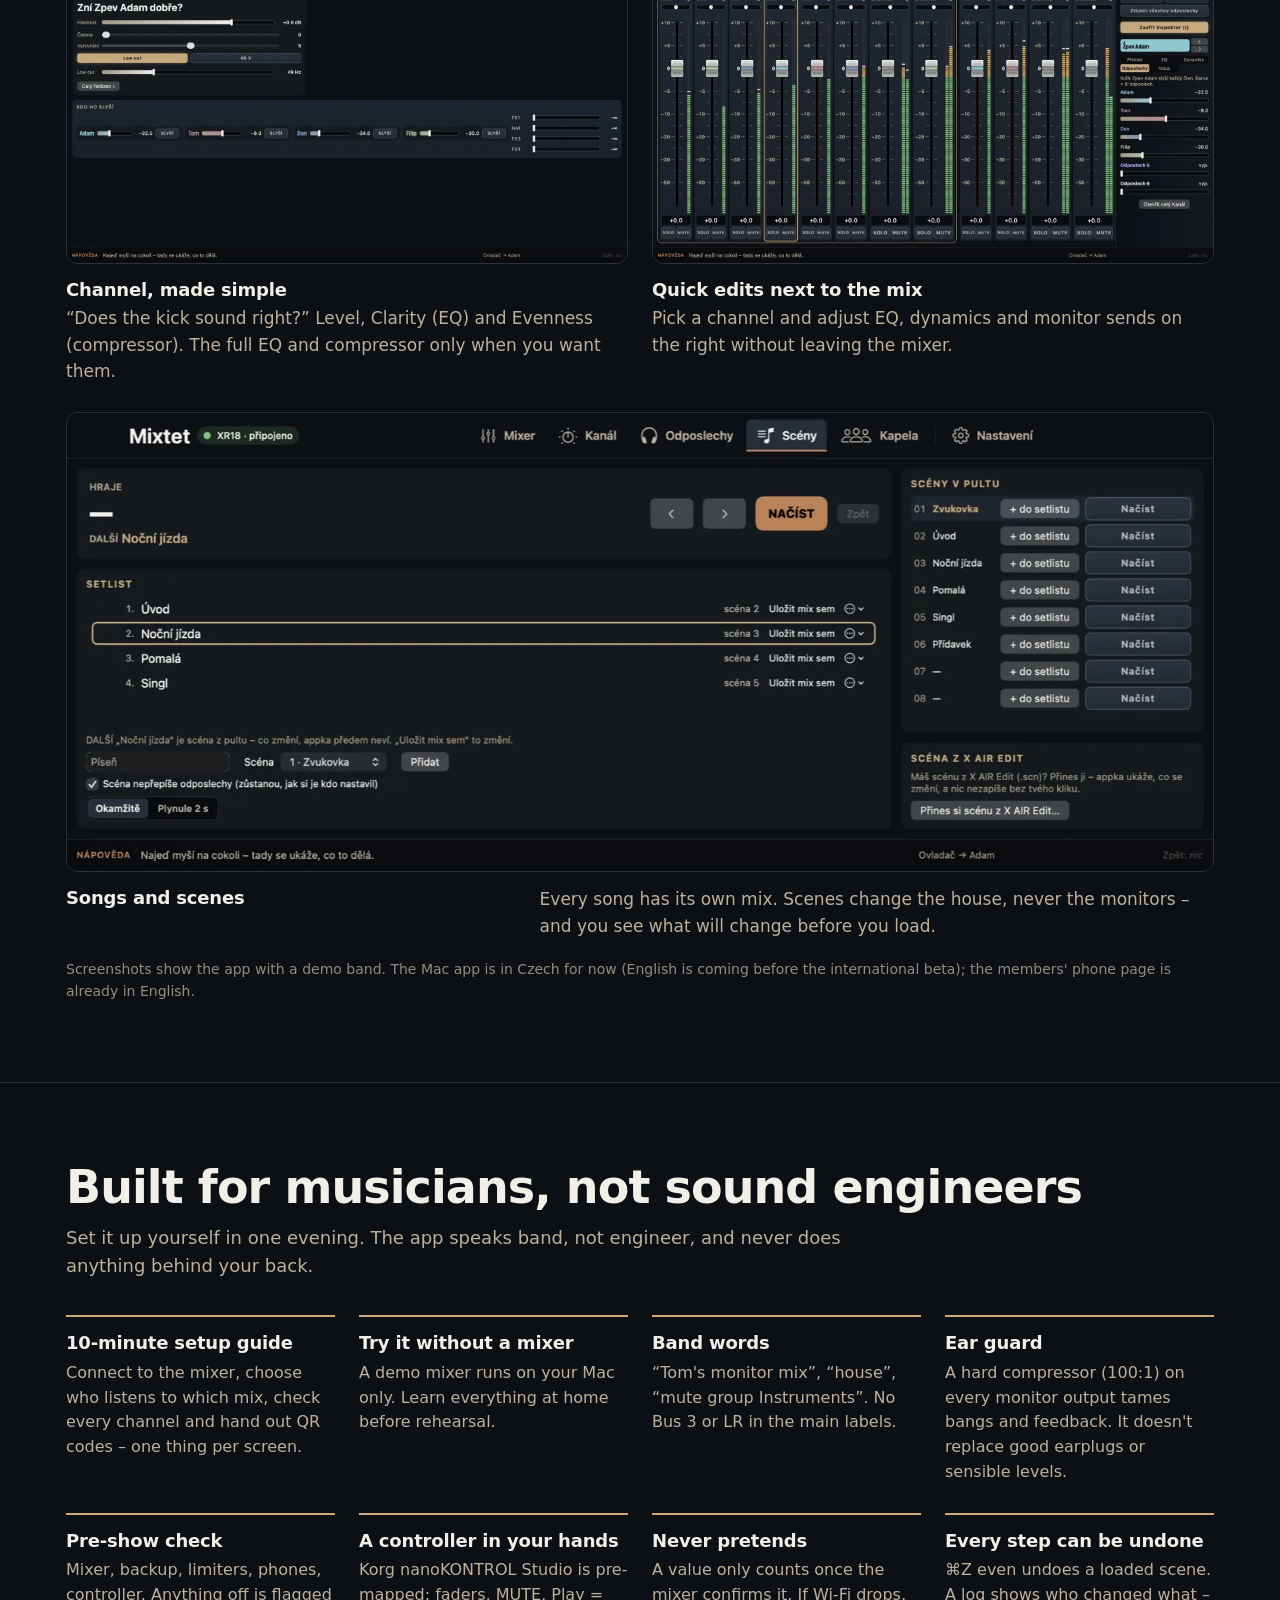
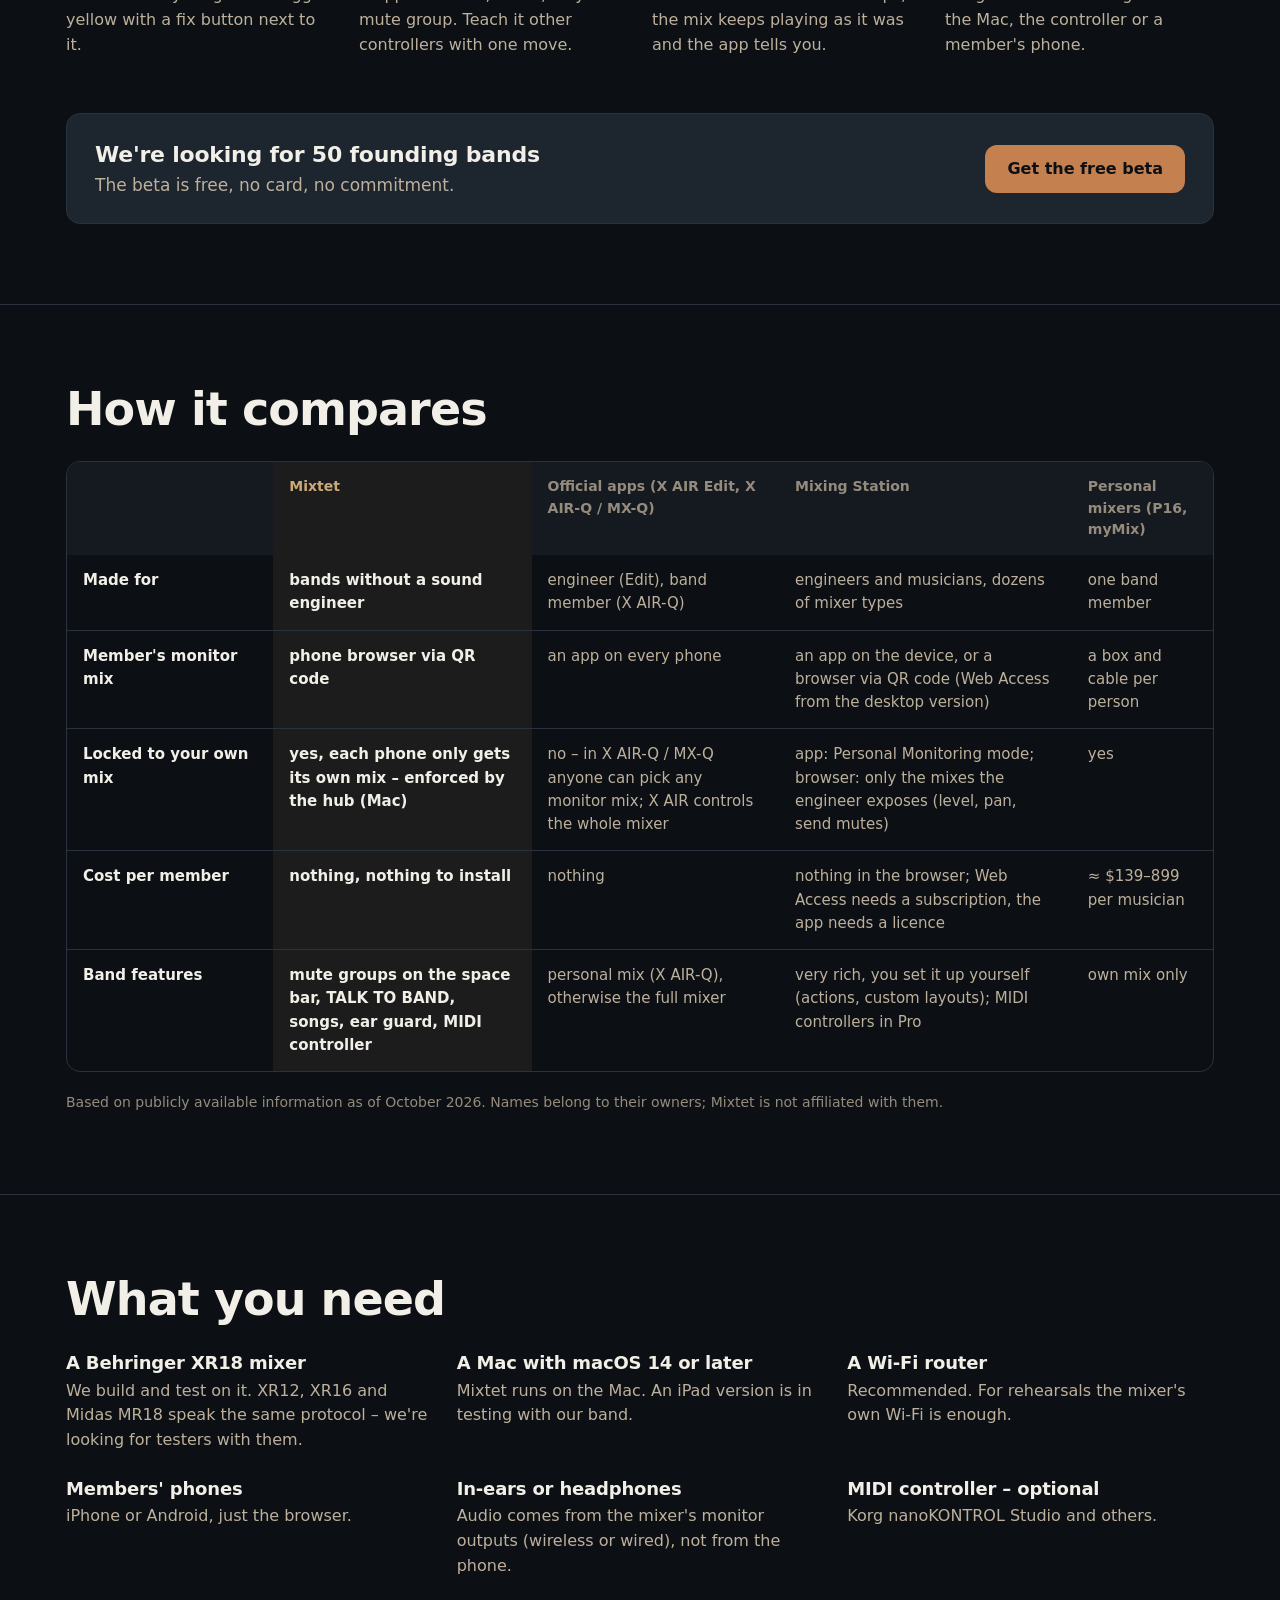
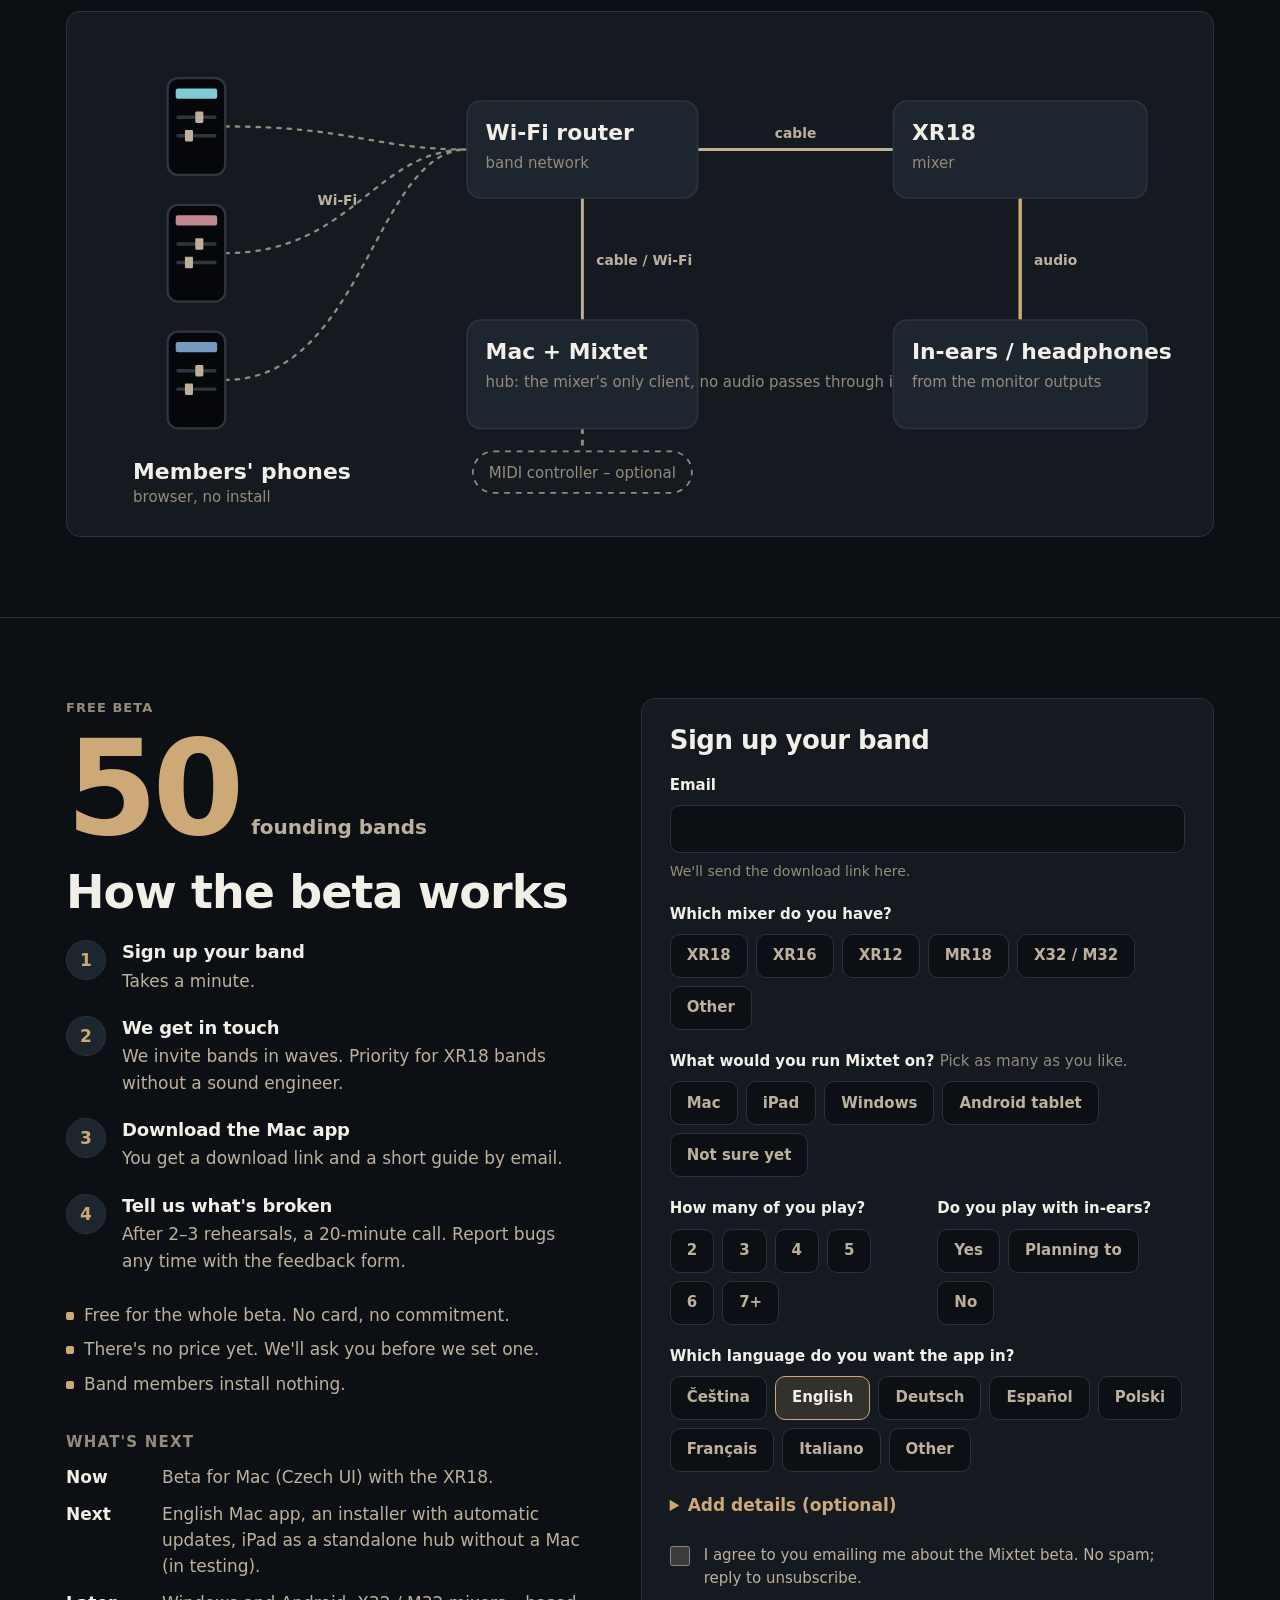
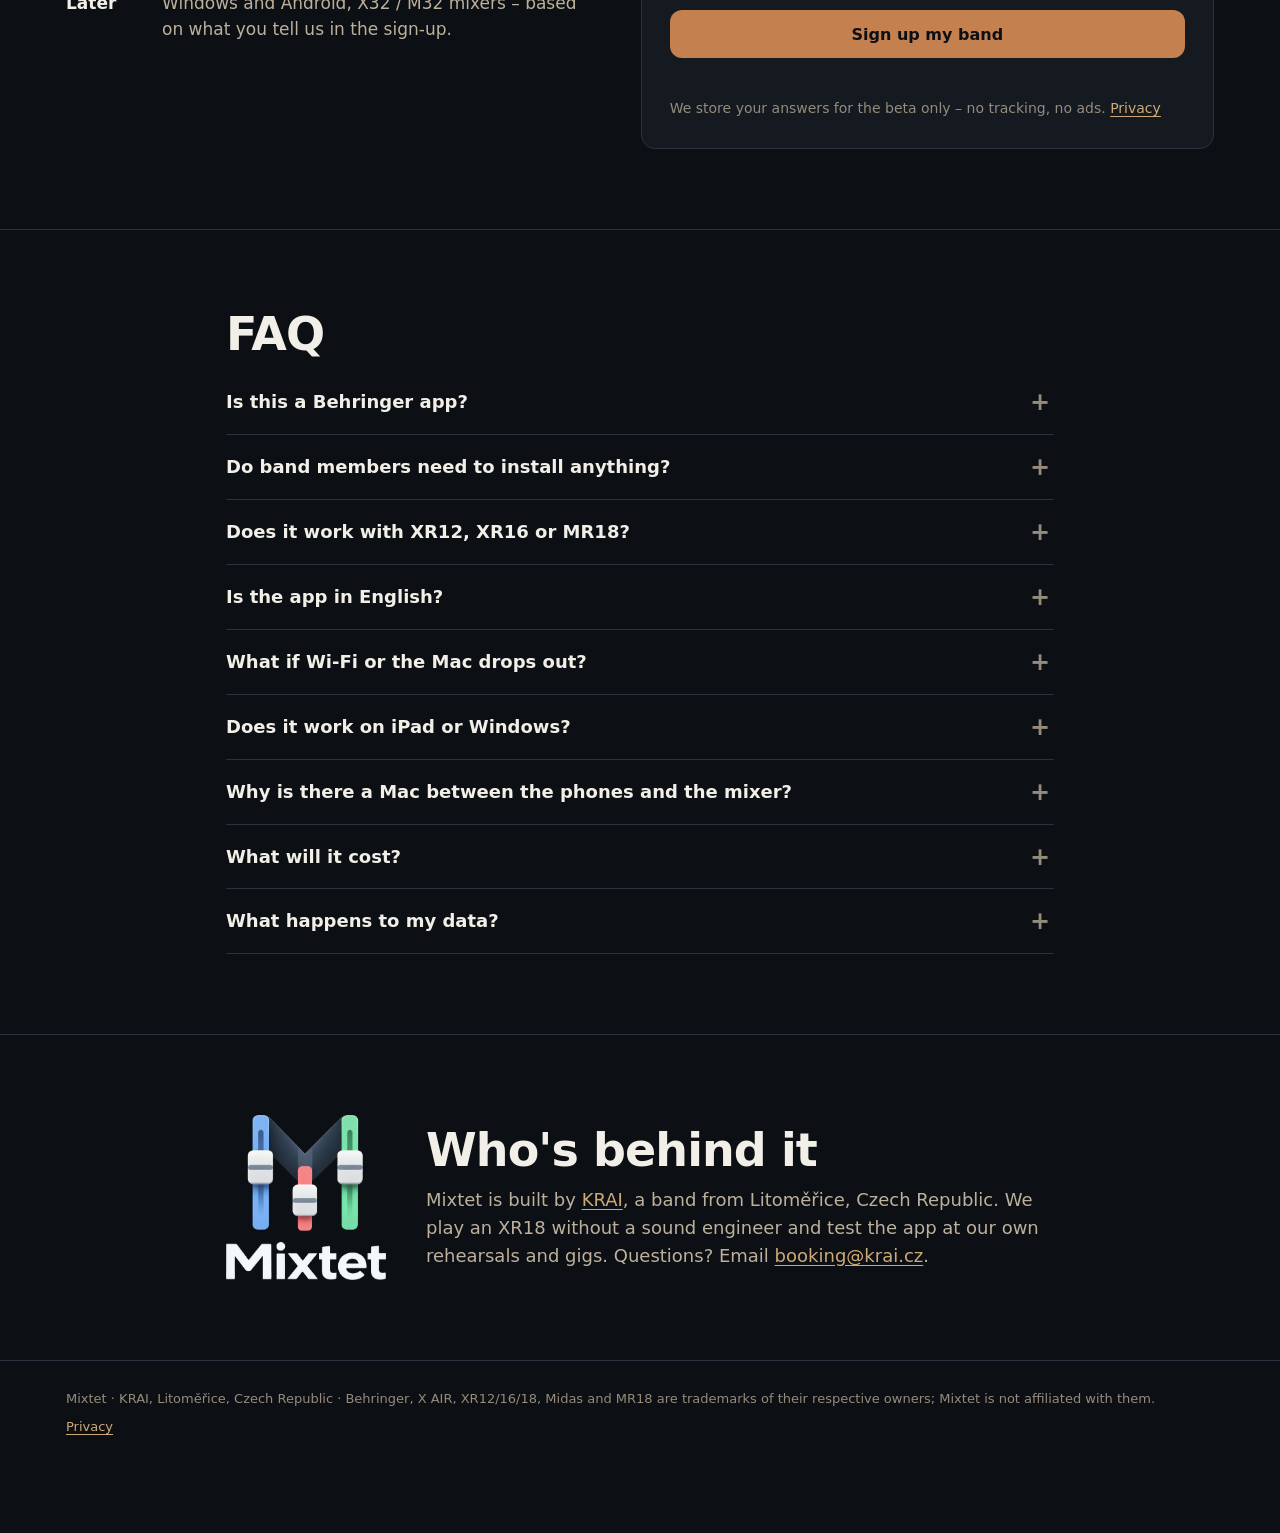
==== commit 5a2dc0e6: "fix(web): srovnání – Mixing Station umí odposlech v prohlížeči přes QR (Web Access), přesný zámek a " ====
--- a/index.html
+++ b/index.html
@@ -89,7 +89,7 @@
 
 <section class="sec" id="compare"><div class="wrap">
   <h2>How it compares</h2>
-  <div class="tbl" tabindex="0" role="region" aria-label="How it compares"><table><thead><tr><th scope="col"></th><th scope="col" class=me>Mixtet</th><th scope="col">Official apps (X AIR Edit, X AIR-Q / MX-Q)</th><th scope="col">Mixing Station</th><th scope="col">Personal mixers (P16, myMix)</th></tr></thead><tbody><tr><th scope="row">Made for</th><td class=me>bands without a sound engineer</td><td>engineer (Edit), band member (X AIR-Q)</td><td>engineers, advanced musicians</td><td>one band member</td></tr><tr><th scope="row">Member&#x27;s monitor mix</th><td class=me>phone browser via QR code</td><td>an app on every phone</td><td>an app on every device</td><td>a box and cable per person</td></tr><tr><th scope="row">Locked to your own mix</th><td class=me>yes, held by the hub (Mac) – the phone can&#x27;t bypass it</td><td>no – the phone app can reach the whole mixer</td><td>yes, can lock to one bus – held by the app on the device</td><td>yes</td></tr><tr><th scope="row">Cost per member</th><td class=me>nothing, nothing to install</td><td>nothing</td><td>licence per device</td><td>≈ $139–899 per musician</td></tr><tr><th scope="row">Band features</th><td class=me>mute groups on the space bar, TALK TO BAND, songs, ear guard, MIDI controller</td><td>personal mix (X AIR-Q), otherwise the full mixer</td><td>very rich, you set it up yourself; MIDI in Pro</td><td>own mix only</td></tr></tbody></table></div>
+  <div class="tbl" tabindex="0" role="region" aria-label="How it compares"><table><thead><tr><th scope="col"></th><th scope="col" class=me>Mixtet</th><th scope="col">Official apps (X AIR Edit, X AIR-Q / MX-Q)</th><th scope="col">Mixing Station</th><th scope="col">Personal mixers (P16, myMix)</th></tr></thead><tbody><tr><th scope="row">Made for</th><td class=me>bands without a sound engineer</td><td>engineer (Edit), band member (X AIR-Q)</td><td>engineers and musicians, dozens of mixer types</td><td>one band member</td></tr><tr><th scope="row">Member&#x27;s monitor mix</th><td class=me>phone browser via QR code</td><td>an app on every phone</td><td>an app on the device, or a browser via QR code (Web Access from the desktop version)</td><td>a box and cable per person</td></tr><tr><th scope="row">Locked to your own mix</th><td class=me>yes, each phone only gets its own mix – enforced by the hub (Mac)</td><td>no – in X AIR-Q / MX-Q anyone can pick any monitor mix; X AIR controls the whole mixer</td><td>app: Personal Monitoring mode; browser: only the mixes the engineer exposes (level, pan, send mutes)</td><td>yes</td></tr><tr><th scope="row">Cost per member</th><td class=me>nothing, nothing to install</td><td>nothing</td><td>nothing in the browser; Web Access needs a subscription, the app needs a licence</td><td>≈ $139–899 per musician</td></tr><tr><th scope="row">Band features</th><td class=me>mute groups on the space bar, TALK TO BAND, songs, ear guard, MIDI controller</td><td>personal mix (X AIR-Q), otherwise the full mixer</td><td>very rich, you set it up yourself (actions, custom layouts); MIDI controllers in Pro</td><td>own mix only</td></tr></tbody></table></div>
   <p class="note">Based on publicly available information as of October 2026. Names belong to their owners; Mixtet is not affiliated with them.</p>
 </div></section>
 
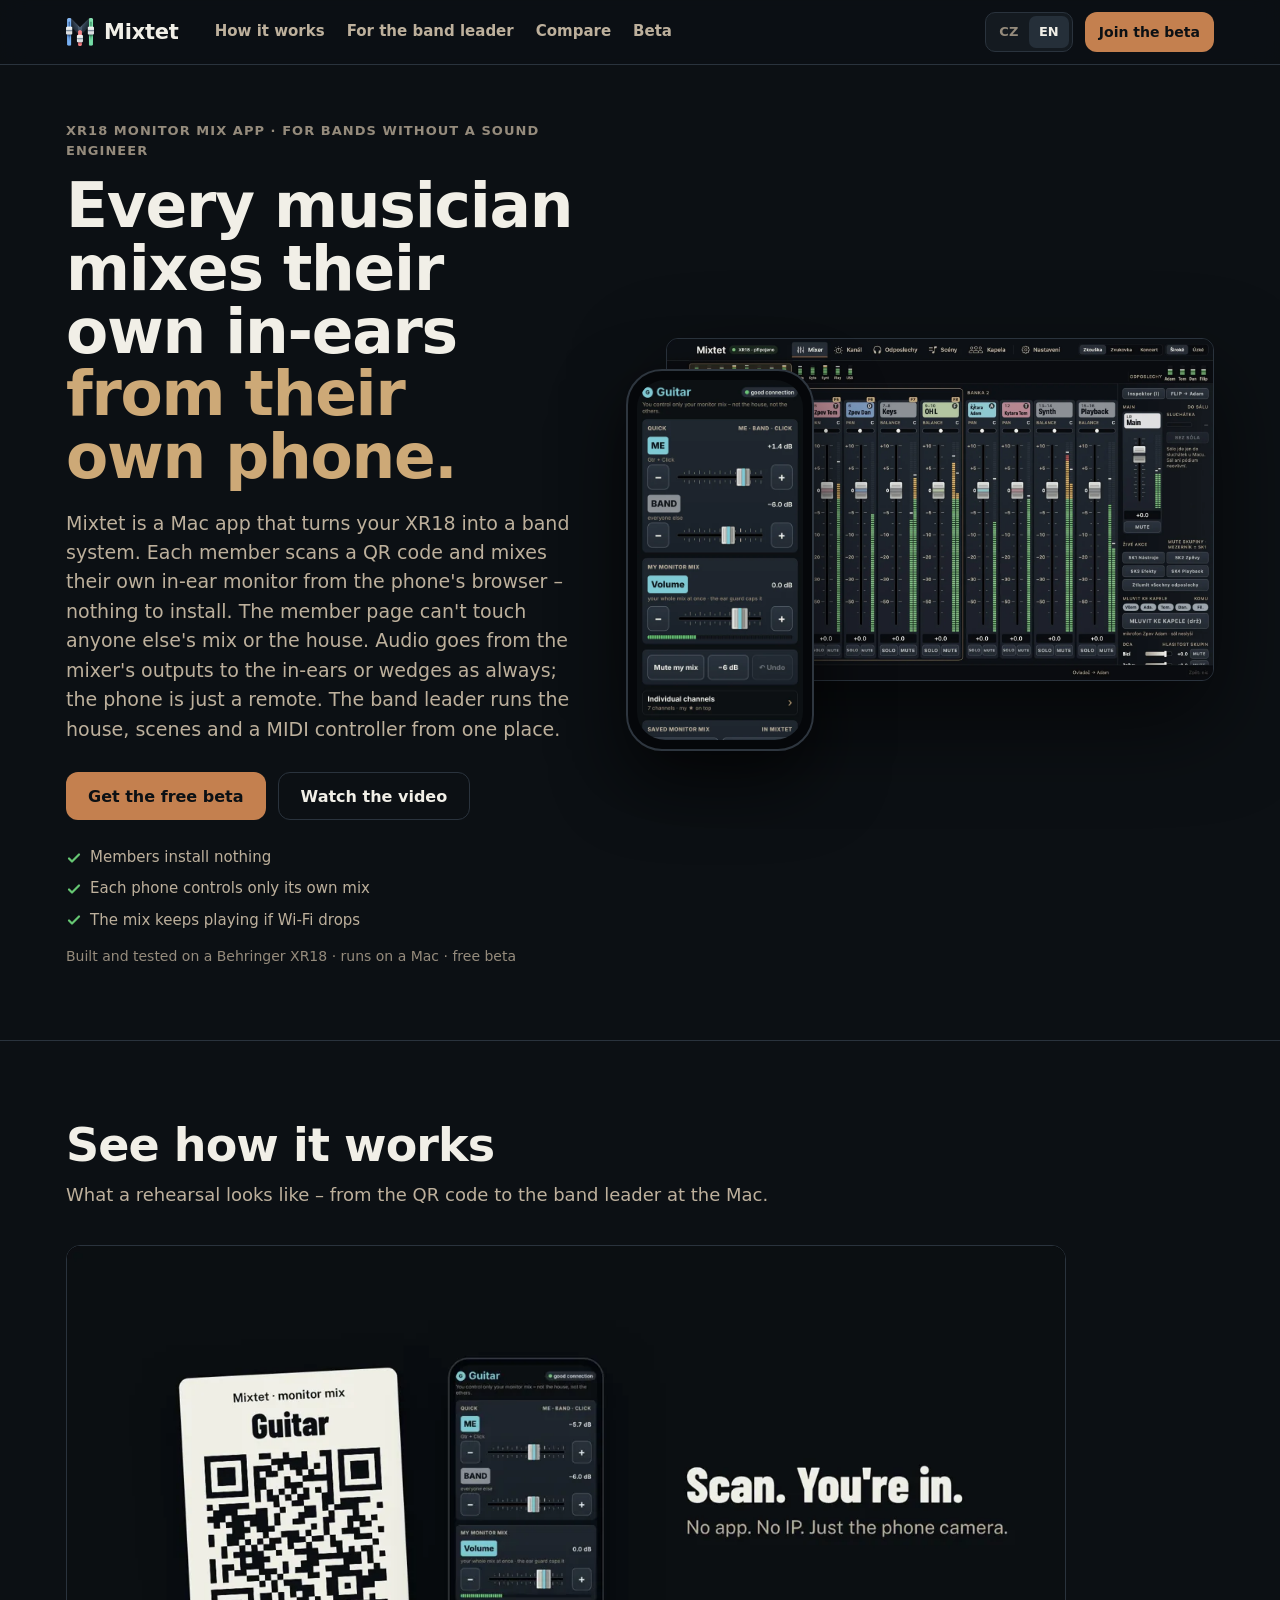
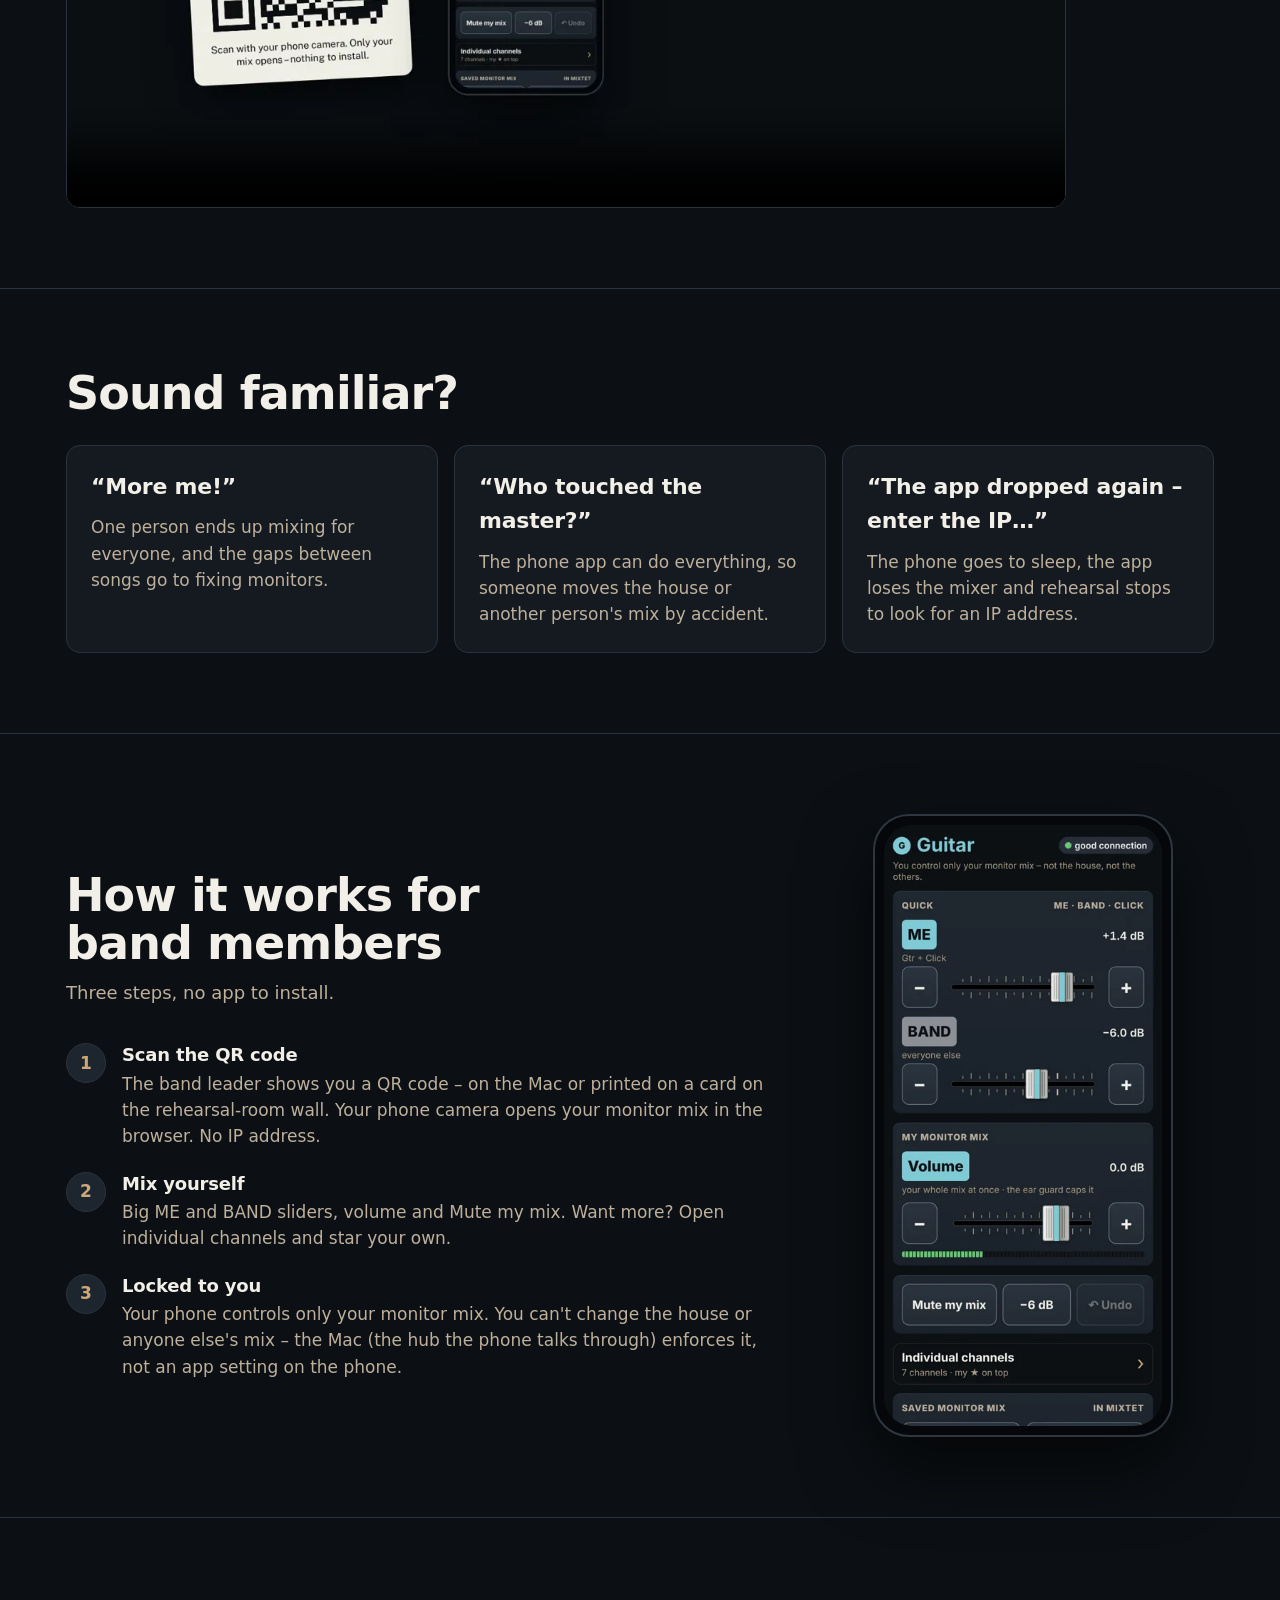
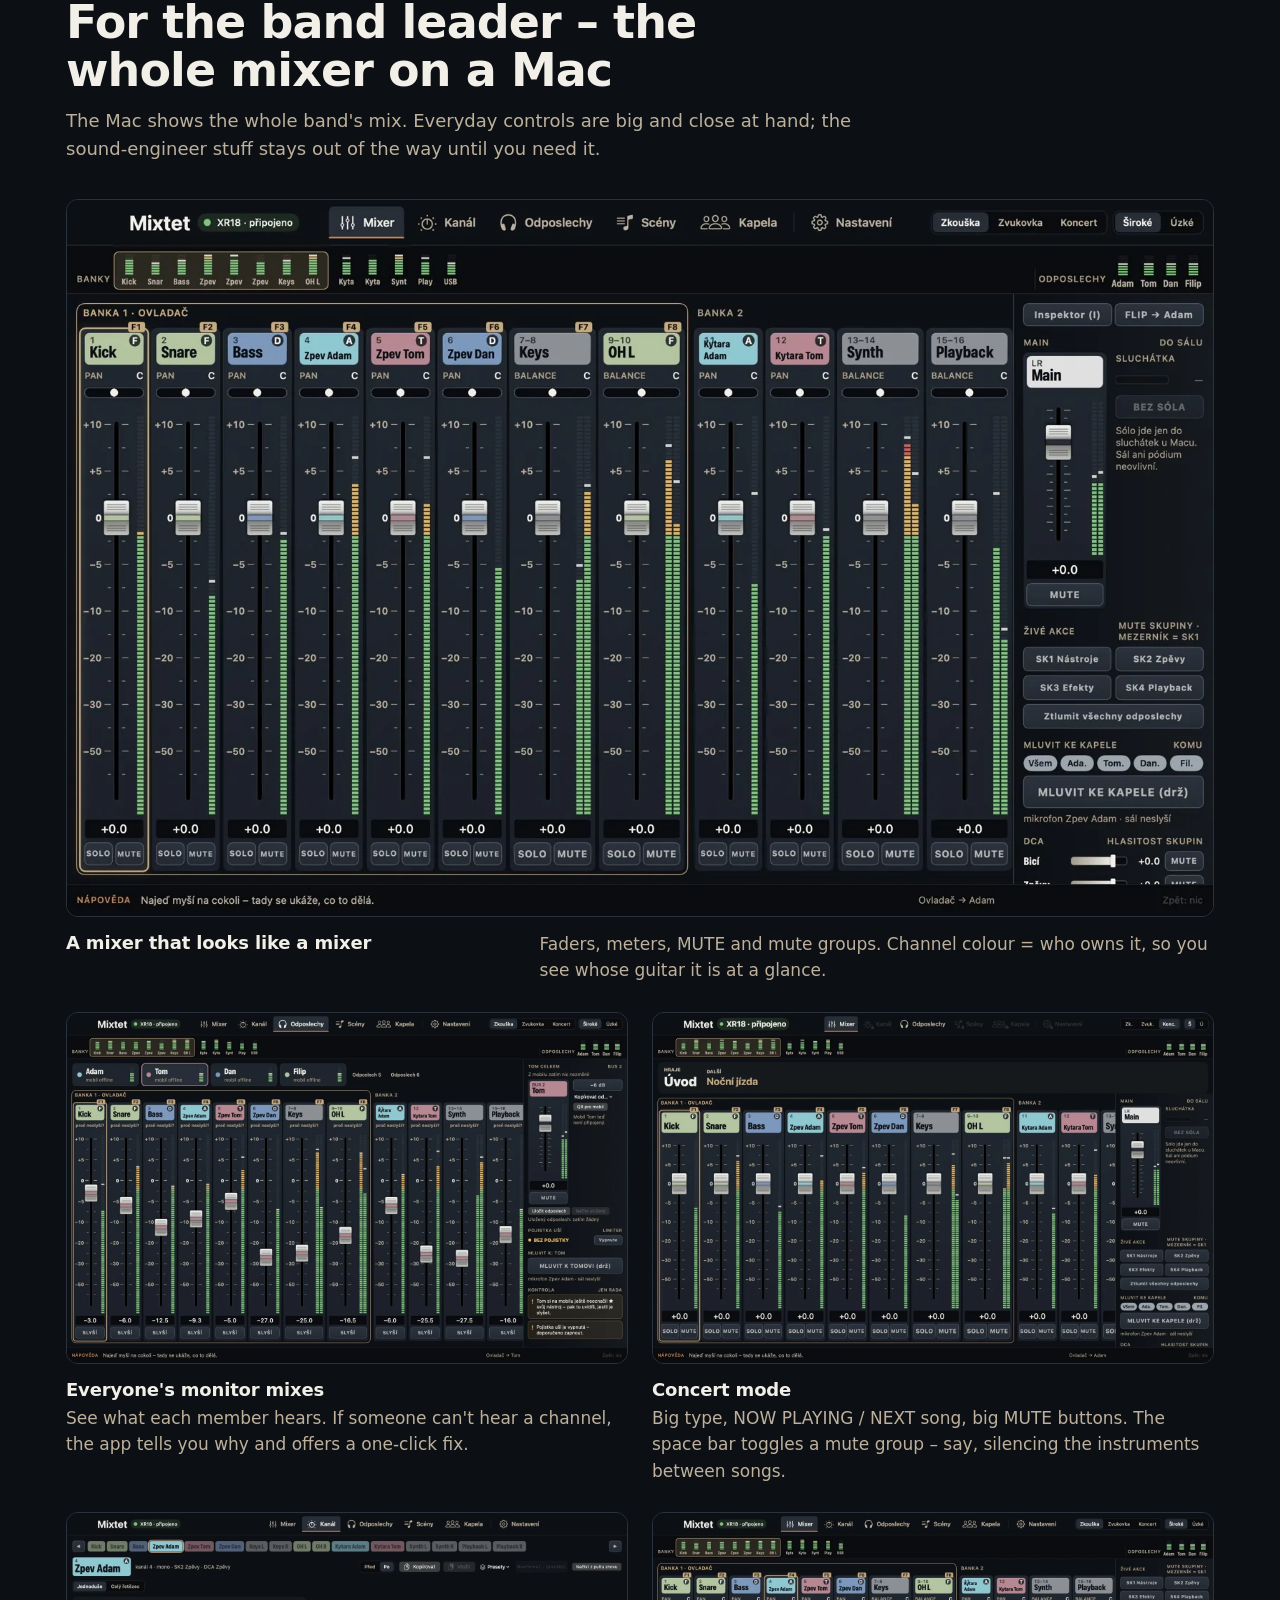
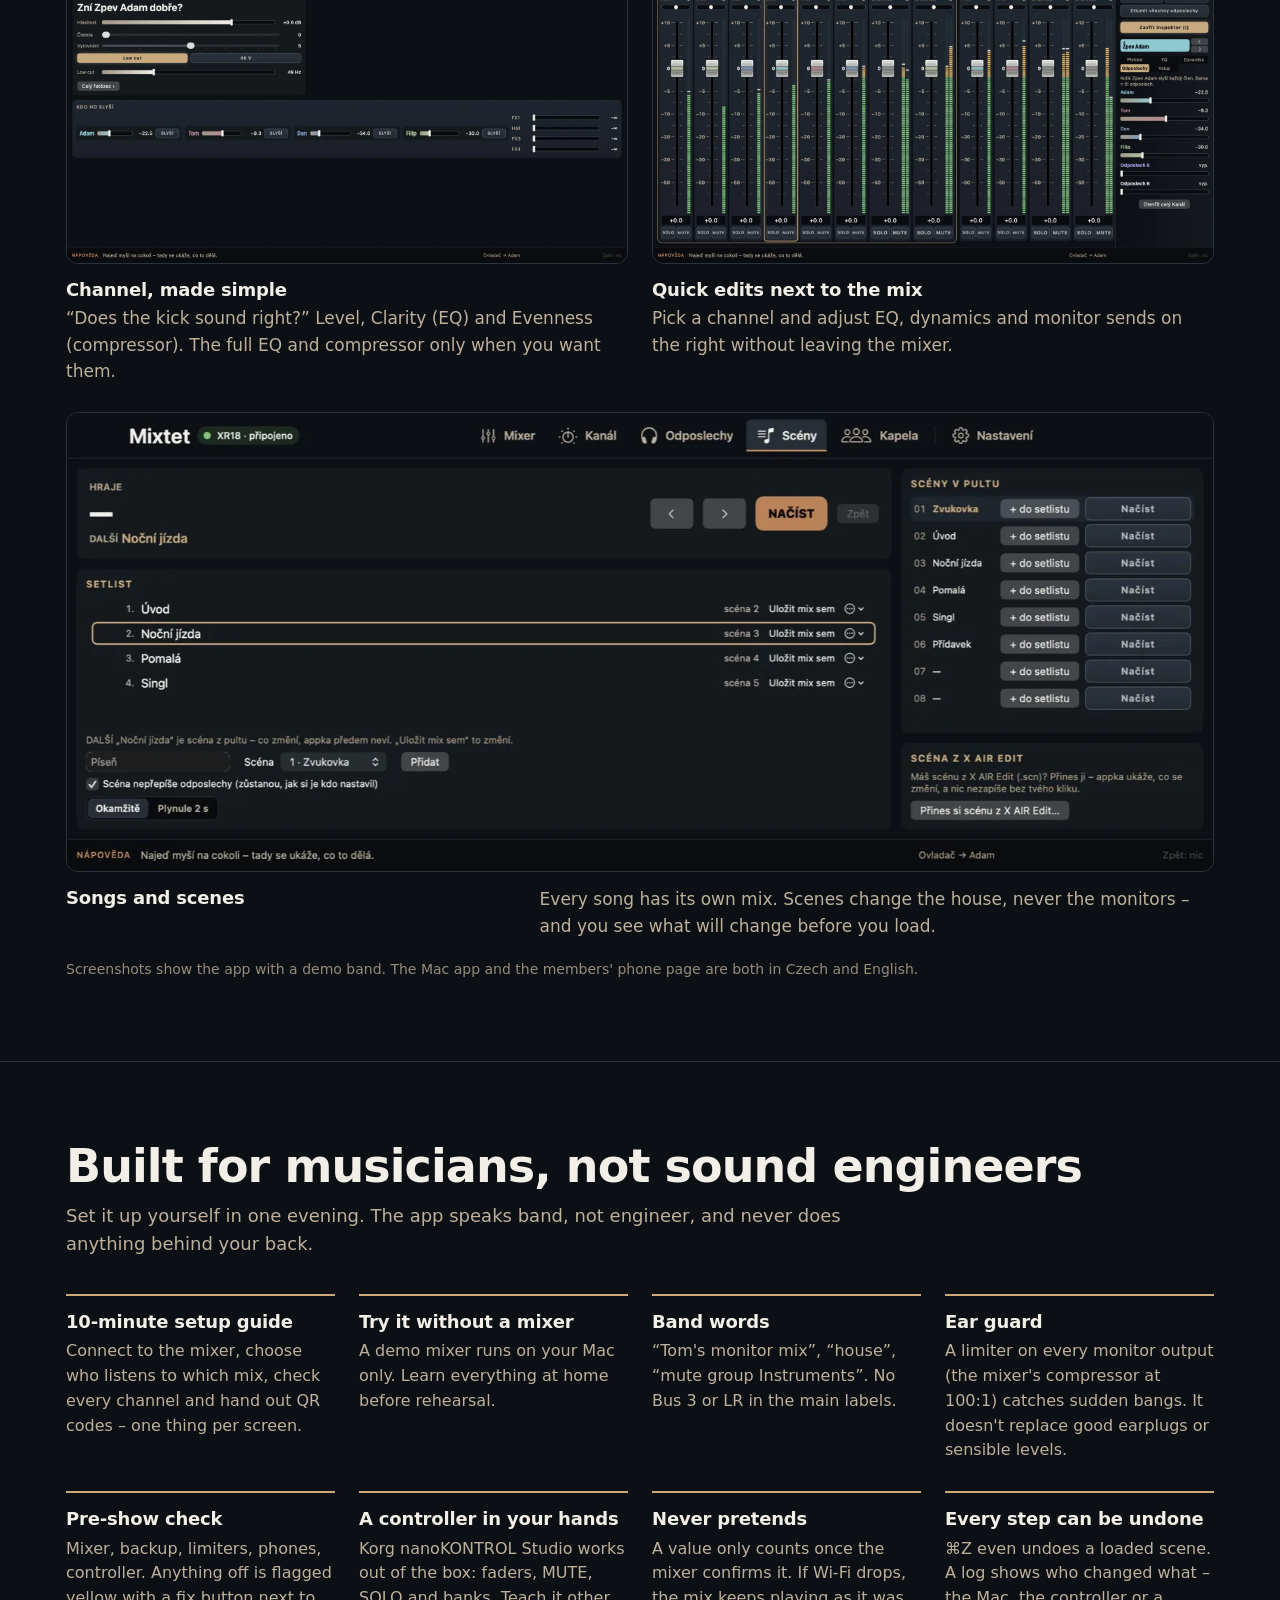
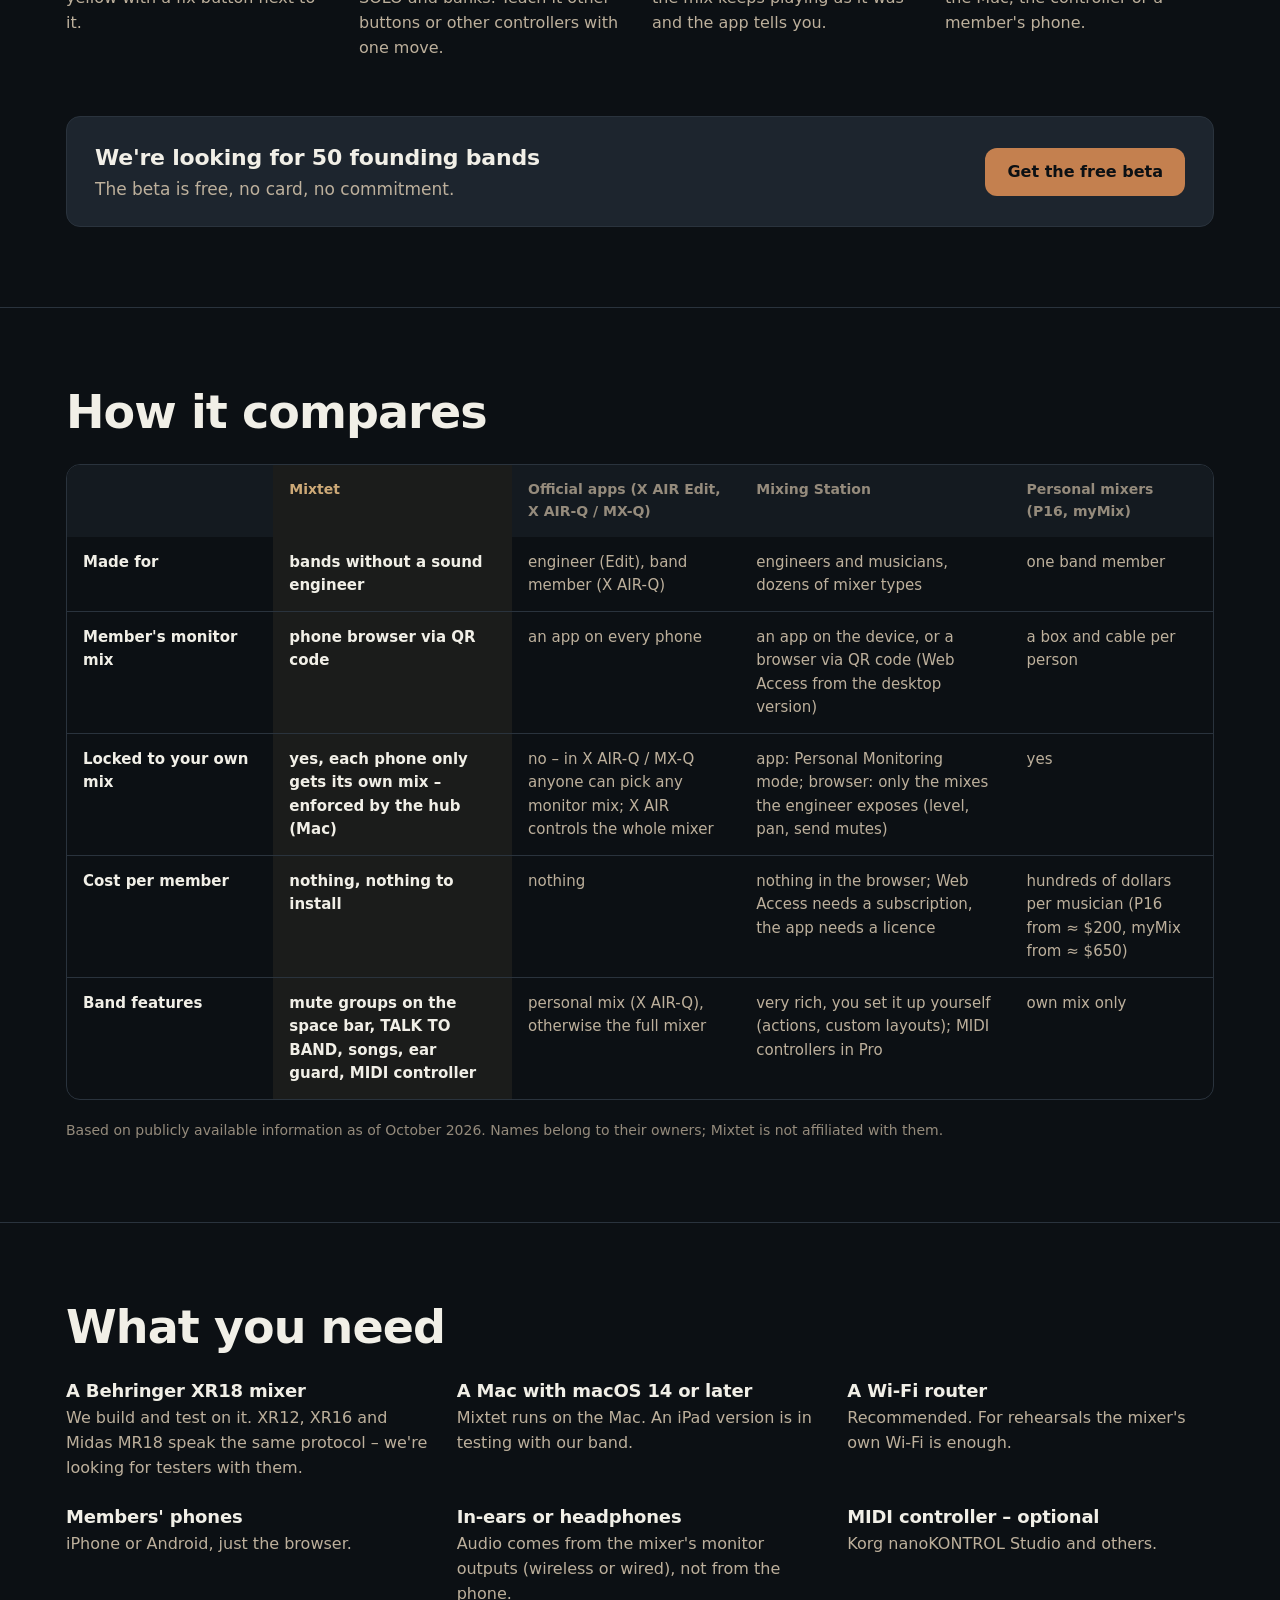
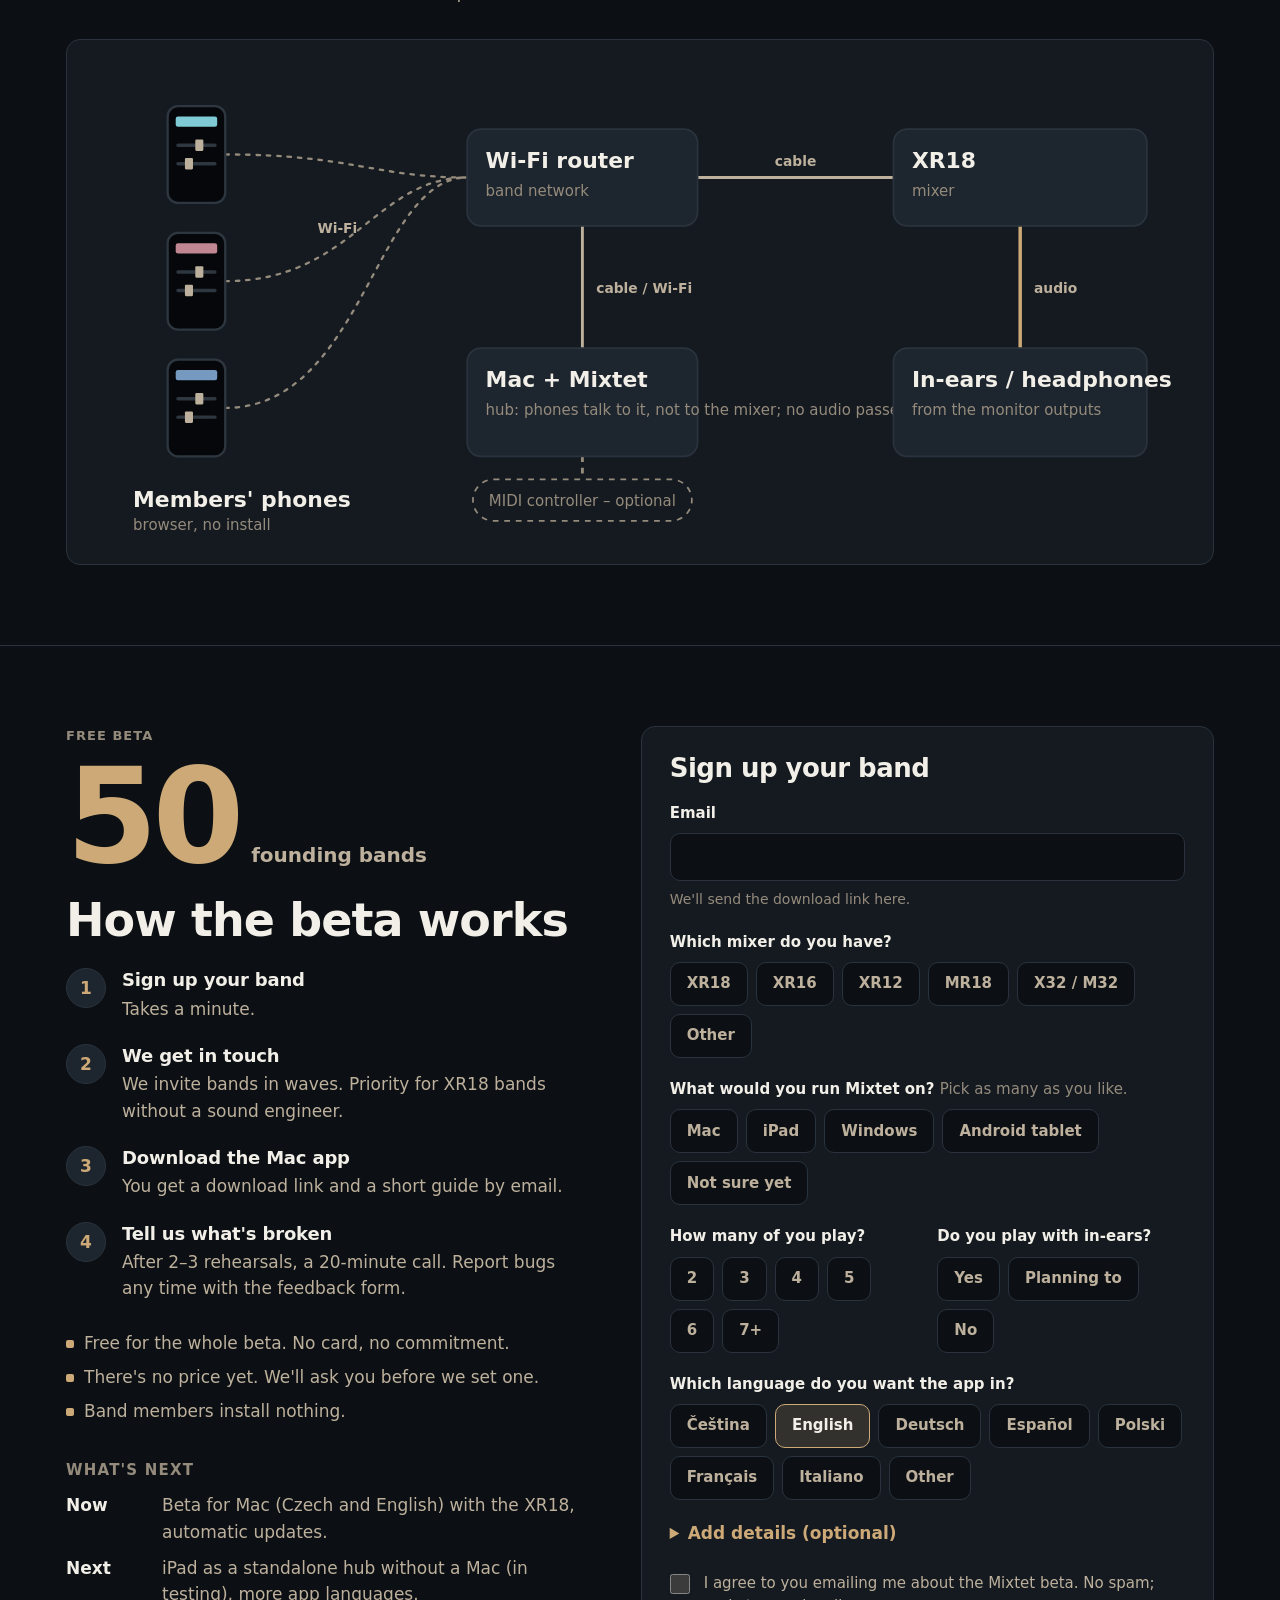
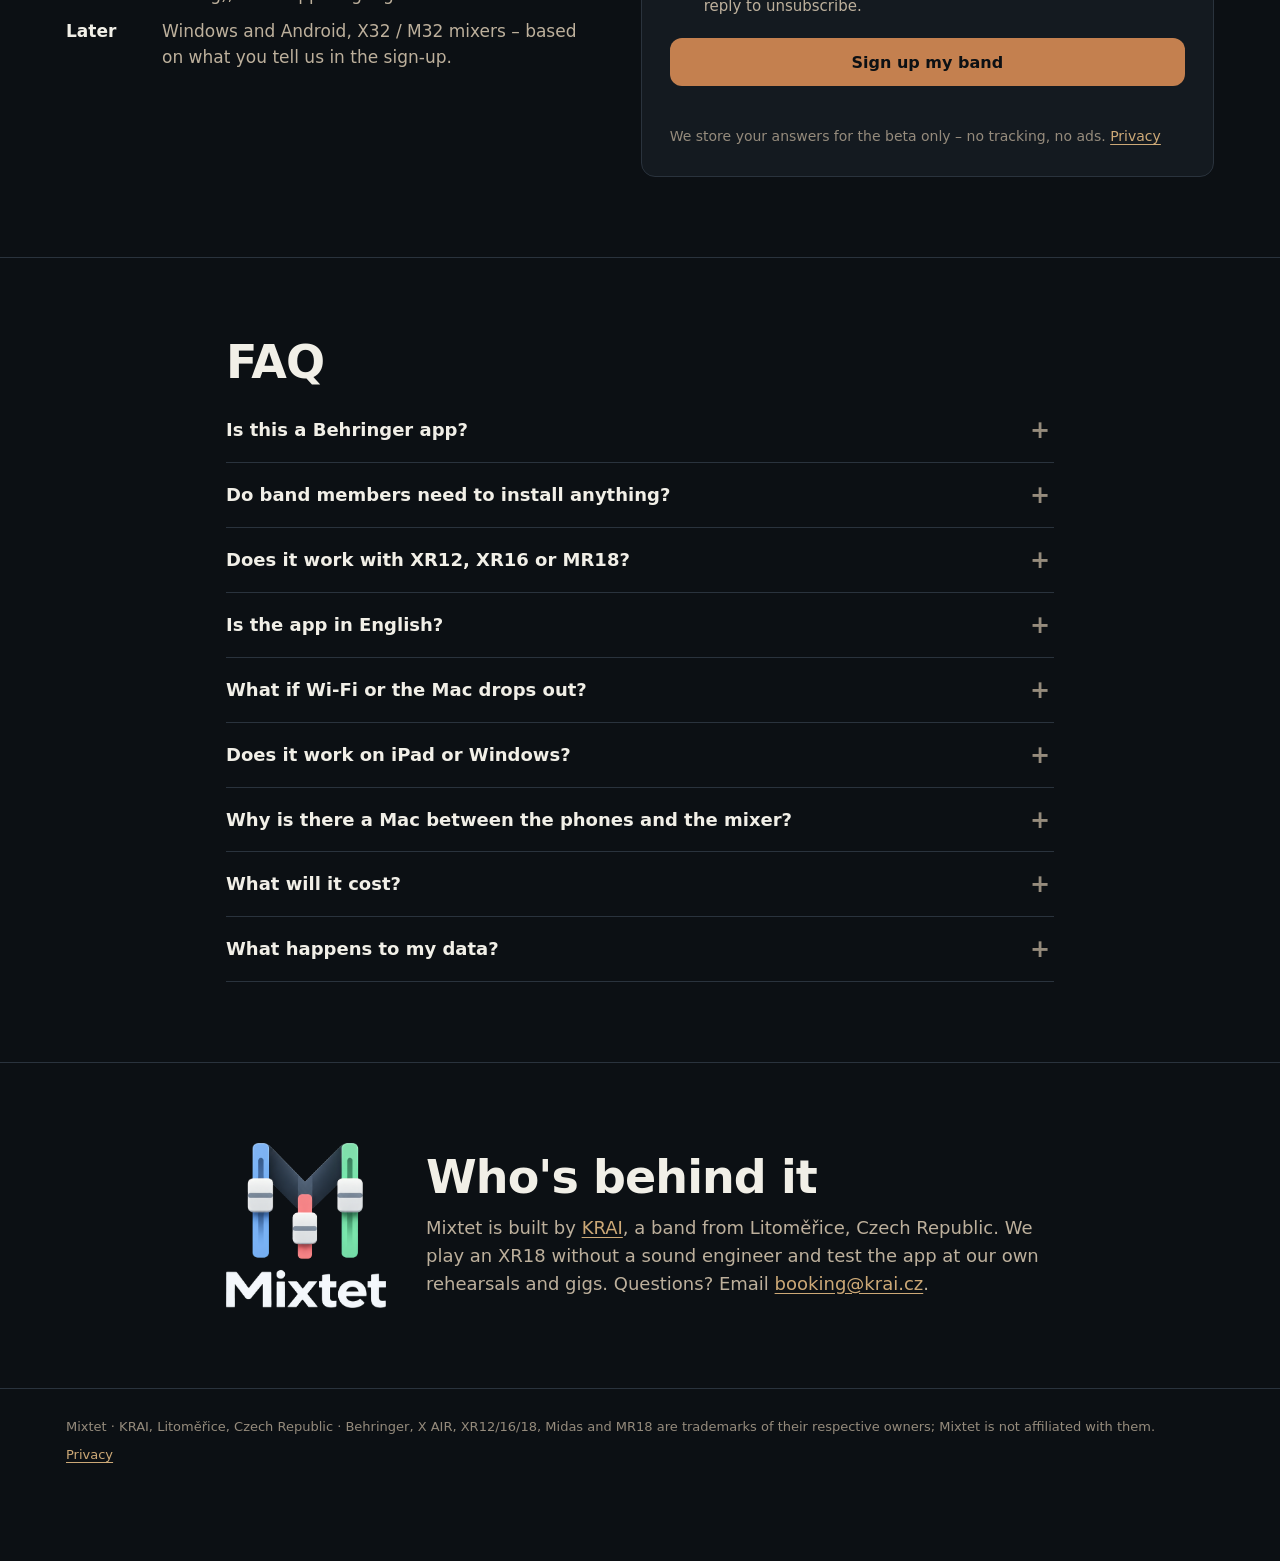
==== commit 6a6d60dd: "fix(web): pravdivá tvrzení – jazyk appky, pojistka uší, ovladač, hub a přímé připojení k pultu, ceny" ====
--- a/index.html
+++ b/index.html
@@ -39,7 +39,7 @@
   <div class="hero-text">
     <p class="eyebrow">XR18 monitor mix app · for bands without a sound engineer</p>
     <h1>Every musician mixes their own in‑ears <em>from their own phone.</em></h1>
-    <p class="lead">Mixtet is a Mac app that turns your XR18 into a band system. Each member scans a QR code and mixes their own in‑ear monitor from the phone&#x27;s browser – nothing to install, and no way to touch someone else&#x27;s mix or the house. Audio goes from the mixer&#x27;s outputs to the in‑ears or wedges as always; the phone is just a remote. The band leader runs the house, scenes and a MIDI controller from one place.</p>
+    <p class="lead">Mixtet is a Mac app that turns your XR18 into a band system. Each member scans a QR code and mixes their own in‑ear monitor from the phone&#x27;s browser – nothing to install. The member page can&#x27;t touch anyone else&#x27;s mix or the house. Audio goes from the mixer&#x27;s outputs to the in‑ears or wedges as always; the phone is just a remote. The band leader runs the house, scenes and a MIDI controller from one place.</p>
     <div class="cta-row"><a class="btn" href="#join">Get the free beta</a><a class="btn ghost" href="#video">Watch the video</a></div>
     <ul class="proof"><li>Members install nothing</li><li>Each phone controls only its own mix</li><li>The mix keeps playing if Wi-Fi drops</li></ul>
     <p class="works">Built and tested on a Behringer XR18 · runs on a Mac · free beta</p>
@@ -77,19 +77,19 @@
   <h2>For the band leader – the whole mixer on a Mac</h2>
   <p class="sub">The Mac shows the whole band&#x27;s mix. Everyday controls are big and close at hand; the sound-engineer stuff stays out of the way until you need it.</p>
   <div class="shots"><figure class="scr wide"><button class="shot" type="button" data-full="img/screens/web-mixer.webp" aria-label="A mixer that looks like a mixer – enlarge"><img src="img/screens/web-mixer.webp" width="1600" height="1000" alt="A mixer that looks like a mixer" loading="lazy" decoding="async"></button><figcaption><h3>A mixer that looks like a mixer</h3><p>Faders, meters, MUTE and mute groups. Channel colour = who owns it, so you see whose guitar it is at a glance.</p></figcaption></figure><figure class="scr"><button class="shot" type="button" data-full="img/screens/web-odposlechy.webp" aria-label="Everyone&#x27;s monitor mixes – enlarge"><img src="img/screens/web-odposlechy.webp" width="1600" height="1000" alt="Everyone&#x27;s monitor mixes" loading="lazy" decoding="async"></button><figcaption><h3>Everyone&#x27;s monitor mixes</h3><p>See what each member hears. If someone can&#x27;t hear a channel, the app tells you why and offers a one-click fix.</p></figcaption></figure><figure class="scr"><button class="shot" type="button" data-full="img/screens/web-koncert.webp" aria-label="Concert mode – enlarge"><img src="img/screens/web-koncert.webp" width="1600" height="1000" alt="Concert mode" loading="lazy" decoding="async"></button><figcaption><h3>Concert mode</h3><p>Big type, NOW PLAYING / NEXT song, big MUTE buttons. The space bar toggles a mute group – say, silencing the instruments between songs.</p></figcaption></figure><figure class="scr"><button class="shot" type="button" data-full="img/screens/web-kanal.webp" aria-label="Channel, made simple – enlarge"><img src="img/screens/web-kanal.webp" width="1600" height="1000" alt="Channel, made simple" loading="lazy" decoding="async"></button><figcaption><h3>Channel, made simple</h3><p>“Does the kick sound right?” Level, Clarity (EQ) and Evenness (compressor). The full EQ and compressor only when you want them.</p></figcaption></figure><figure class="scr"><button class="shot" type="button" data-full="img/screens/web-inspektor.webp" aria-label="Quick edits next to the mix – enlarge"><img src="img/screens/web-inspektor.webp" width="1600" height="1000" alt="Quick edits next to the mix" loading="lazy" decoding="async"></button><figcaption><h3>Quick edits next to the mix</h3><p>Pick a channel and adjust EQ, dynamics and monitor sends on the right without leaving the mixer.</p></figcaption></figure><figure class="scr wide"><button class="shot" type="button" data-full="img/screens/web-sceny.webp" aria-label="Songs and scenes – enlarge"><img src="img/screens/web-sceny.webp" width="1514" height="605" alt="Songs and scenes" loading="lazy" decoding="async"></button><figcaption><h3>Songs and scenes</h3><p>Every song has its own mix. Scenes change the house, never the monitors – and you see what will change before you load.</p></figcaption></figure></div>
-  <p class="note">Screenshots show the app with a demo band. The Mac app is in Czech for now (English is coming before the international beta); the members&#x27; phone page is already in English.</p>
+  <p class="note">Screenshots show the app with a demo band. The Mac app and the members&#x27; phone page are both in Czech and English.</p>
 </div></section>
 
 <section class="sec" id="easy"><div class="wrap">
   <h2>Built for musicians, not sound engineers</h2>
   <p class="sub">Set it up yourself in one evening. The app speaks band, not engineer, and never does anything behind your back.</p>
-  <ul class="easy"><li><h3>10-minute setup guide</h3><p>Connect to the mixer, choose who listens to which mix, check every channel and hand out QR codes – one thing per screen.</p></li><li><h3>Try it without a mixer</h3><p>A demo mixer runs on your Mac only. Learn everything at home before rehearsal.</p></li><li><h3>Band words</h3><p>“Tom&#x27;s monitor mix”, “house”, “mute group Instruments”. No Bus 3 or LR in the main labels.</p></li><li><h3>Ear guard</h3><p>A hard compressor (100:1) on every monitor output tames bangs and feedback. It doesn&#x27;t replace good earplugs or sensible levels.</p></li><li><h3>Pre-show check</h3><p>Mixer, backup, limiters, phones, controller. Anything off is flagged yellow with a fix button next to it.</p></li><li><h3>A controller in your hands</h3><p>Korg nanoKONTROL Studio is pre-mapped: faders, MUTE, Play = mute group. Teach it other controllers with one move.</p></li><li><h3>Never pretends</h3><p>A value only counts once the mixer confirms it. If Wi-Fi drops, the mix keeps playing as it was and the app tells you.</p></li><li><h3>Every step can be undone</h3><p>⌘Z even undoes a loaded scene. A log shows who changed what – the Mac, the controller or a member&#x27;s phone.</p></li></ul>
+  <ul class="easy"><li><h3>10-minute setup guide</h3><p>Connect to the mixer, choose who listens to which mix, check every channel and hand out QR codes – one thing per screen.</p></li><li><h3>Try it without a mixer</h3><p>A demo mixer runs on your Mac only. Learn everything at home before rehearsal.</p></li><li><h3>Band words</h3><p>“Tom&#x27;s monitor mix”, “house”, “mute group Instruments”. No Bus 3 or LR in the main labels.</p></li><li><h3>Ear guard</h3><p>A limiter on every monitor output (the mixer&#x27;s compressor at 100:1) catches sudden bangs. It doesn&#x27;t replace good earplugs or sensible levels.</p></li><li><h3>Pre-show check</h3><p>Mixer, backup, limiters, phones, controller. Anything off is flagged yellow with a fix button next to it.</p></li><li><h3>A controller in your hands</h3><p>Korg nanoKONTROL Studio works out of the box: faders, MUTE, SOLO and banks. Teach it other buttons or other controllers with one move.</p></li><li><h3>Never pretends</h3><p>A value only counts once the mixer confirms it. If Wi-Fi drops, the mix keeps playing as it was and the app tells you.</p></li><li><h3>Every step can be undone</h3><p>⌘Z even undoes a loaded scene. A log shows who changed what – the Mac, the controller or a member&#x27;s phone.</p></li></ul>
   <div class="mid"><div><p class="mid-h">We&#x27;re looking for 50 founding bands</p><p>The beta is free, no card, no commitment.</p></div><a class="btn" href="#join">Get the free beta</a></div>
 </div></section>
 
 <section class="sec" id="compare"><div class="wrap">
   <h2>How it compares</h2>
-  <div class="tbl" tabindex="0" role="region" aria-label="How it compares"><table><thead><tr><th scope="col"></th><th scope="col" class=me>Mixtet</th><th scope="col">Official apps (X AIR Edit, X AIR-Q / MX-Q)</th><th scope="col">Mixing Station</th><th scope="col">Personal mixers (P16, myMix)</th></tr></thead><tbody><tr><th scope="row">Made for</th><td class=me>bands without a sound engineer</td><td>engineer (Edit), band member (X AIR-Q)</td><td>engineers and musicians, dozens of mixer types</td><td>one band member</td></tr><tr><th scope="row">Member&#x27;s monitor mix</th><td class=me>phone browser via QR code</td><td>an app on every phone</td><td>an app on the device, or a browser via QR code (Web Access from the desktop version)</td><td>a box and cable per person</td></tr><tr><th scope="row">Locked to your own mix</th><td class=me>yes, each phone only gets its own mix – enforced by the hub (Mac)</td><td>no – in X AIR-Q / MX-Q anyone can pick any monitor mix; X AIR controls the whole mixer</td><td>app: Personal Monitoring mode; browser: only the mixes the engineer exposes (level, pan, send mutes)</td><td>yes</td></tr><tr><th scope="row">Cost per member</th><td class=me>nothing, nothing to install</td><td>nothing</td><td>nothing in the browser; Web Access needs a subscription, the app needs a licence</td><td>≈ $139–899 per musician</td></tr><tr><th scope="row">Band features</th><td class=me>mute groups on the space bar, TALK TO BAND, songs, ear guard, MIDI controller</td><td>personal mix (X AIR-Q), otherwise the full mixer</td><td>very rich, you set it up yourself (actions, custom layouts); MIDI controllers in Pro</td><td>own mix only</td></tr></tbody></table></div>
+  <div class="tbl" tabindex="0" role="region" aria-label="How it compares"><table><thead><tr><th scope="col"></th><th scope="col" class=me>Mixtet</th><th scope="col">Official apps (X AIR Edit, X AIR-Q / MX-Q)</th><th scope="col">Mixing Station</th><th scope="col">Personal mixers (P16, myMix)</th></tr></thead><tbody><tr><th scope="row">Made for</th><td class=me>bands without a sound engineer</td><td>engineer (Edit), band member (X AIR-Q)</td><td>engineers and musicians, dozens of mixer types</td><td>one band member</td></tr><tr><th scope="row">Member&#x27;s monitor mix</th><td class=me>phone browser via QR code</td><td>an app on every phone</td><td>an app on the device, or a browser via QR code (Web Access from the desktop version)</td><td>a box and cable per person</td></tr><tr><th scope="row">Locked to your own mix</th><td class=me>yes, each phone only gets its own mix – enforced by the hub (Mac)</td><td>no – in X AIR-Q / MX-Q anyone can pick any monitor mix; X AIR controls the whole mixer</td><td>app: Personal Monitoring mode; browser: only the mixes the engineer exposes (level, pan, send mutes)</td><td>yes</td></tr><tr><th scope="row">Cost per member</th><td class=me>nothing, nothing to install</td><td>nothing</td><td>nothing in the browser; Web Access needs a subscription, the app needs a licence</td><td>hundreds of dollars per musician (P16 from ≈ $200, myMix from ≈ $650)</td></tr><tr><th scope="row">Band features</th><td class=me>mute groups on the space bar, TALK TO BAND, songs, ear guard, MIDI controller</td><td>personal mix (X AIR-Q), otherwise the full mixer</td><td>very rich, you set it up yourself (actions, custom layouts); MIDI controllers in Pro</td><td>own mix only</td></tr></tbody></table></div>
   <p class="note">Based on publicly available information as of October 2026. Names belong to their owners; Mixtet is not affiliated with them.</p>
 </div></section>
 
@@ -103,7 +103,7 @@
 <g class="ph"><rect x="70" y="40" width="50" height="84" rx="9"/><rect x="77" y="49" width="36" height="9" rx="2" style="fill:var(--m1)"/><line x1="79" y1="74" x2="111" y2="74"/><line x1="79" y1="90" x2="111" y2="90"/><rect class="k" x="94" y="69" width="7" height="10" rx="1"/><rect class="k" x="85" y="85" width="7" height="10" rx="1"/></g><g class="ph"><rect x="70" y="150" width="50" height="84" rx="9"/><rect x="77" y="159" width="36" height="9" rx="2" style="fill:var(--m2)"/><line x1="79" y1="184" x2="111" y2="184"/><line x1="79" y1="200" x2="111" y2="200"/><rect class="k" x="94" y="179" width="7" height="10" rx="1"/><rect class="k" x="85" y="195" width="7" height="10" rx="1"/></g><g class="ph"><rect x="70" y="260" width="50" height="84" rx="9"/><rect x="77" y="269" width="36" height="9" rx="2" style="fill:var(--m3)"/><line x1="79" y1="294" x2="111" y2="294"/><line x1="79" y1="310" x2="111" y2="310"/><rect class="k" x="94" y="289" width="7" height="10" rx="1"/><rect class="k" x="85" y="305" width="7" height="10" rx="1"/></g>
 <text class="t" x="40" y="388">Members&#x27; phones</text><text class="s" x="40" y="408">browser, no install</text>
 <g class="nd"><rect x="330" y="60" width="200" height="84" rx="12"/><text class="t" x="346" y="94">Wi-Fi router</text><text class="s" x="346" y="118">band network</text></g>
-<g class="nd"><rect x="330" y="250" width="200" height="94" rx="12"/><text class="t" x="346" y="284">Mac + Mixtet</text><text class="s" x="346" y="308">hub: the mixer&#x27;s only client, no audio passes through it</text></g>
+<g class="nd"><rect x="330" y="250" width="200" height="94" rx="12"/><text class="t" x="346" y="284">Mac + Mixtet</text><text class="s" x="346" y="308">hub: phones talk to it, not to the mixer; no audio passes through it</text></g>
 <g class="nd"><rect x="700" y="60" width="220" height="84" rx="12"/><text class="t" x="716" y="94">XR18</text><text class="s" x="716" y="118">mixer</text></g>
 <g class="nd"><rect x="700" y="250" width="220" height="94" rx="12"/><text class="t" x="716" y="284">In‑ears / headphones</text><text class="s" x="716" y="308">from the monitor outputs</text></g>
 <g class="nd o"><rect x="335" y="364" width="190" height="36" rx="18"/><text class="s" x="430" y="387" text-anchor="middle">MIDI controller – optional</text></g>
@@ -118,7 +118,7 @@
     <ol class="steps"><li><span class="n">1</span><div><h3>Sign up your band</h3><p>Takes a minute.</p></div></li><li><span class="n">2</span><div><h3>We get in touch</h3><p>We invite bands in waves. Priority for XR18 bands without a sound engineer.</p></div></li><li><span class="n">3</span><div><h3>Download the Mac app</h3><p>You get a download link and a short guide by email.</p></div></li><li><span class="n">4</span><div><h3>Tell us what&#x27;s broken</h3><p>After 2–3 rehearsals, a 20-minute call. Report bugs any time with the feedback form.</p></div></li></ol>
     <ul class="terms"><li>Free for the whole beta. No card, no commitment.</li><li>There&#x27;s no price yet. We&#x27;ll ask you before we set one.</li><li>Band members install nothing.</li></ul>
     <h3 class="road-h">What&#x27;s next</h3>
-    <ul class="road"><li><b>Now</b><span>Beta for Mac (Czech UI) with the XR18.</span></li><li><b>Next</b><span>English Mac app, an installer with automatic updates, iPad as a standalone hub without a Mac (in testing).</span></li><li><b>Later</b><span>Windows and Android, X32 / M32 mixers – based on what you tell us in the sign-up.</span></li></ul>
+    <ul class="road"><li><b>Now</b><span>Beta for Mac (Czech and English) with the XR18, automatic updates.</span></li><li><b>Next</b><span>iPad as a standalone hub without a Mac (in testing), more app languages.</span></li><li><b>Later</b><span>Windows and Android, X32 / M32 mixers – based on what you tell us in the sign-up.</span></li></ul>
   </div>
   <div class="formcol" id="join">
     <form id="signup" class="card form" novalidate>
@@ -155,7 +155,7 @@
 
 <section class="sec" id="faq"><div class="wrap narrow">
   <h2>FAQ</h2>
-  <div class="faq"><details><summary>Is this a Behringer app?</summary><p>No. Mixtet is an independent app, not affiliated with Behringer or Music Tribe.</p></details><details><summary>Do band members need to install anything?</summary><p>No. They scan a QR code and their monitor mix opens in the phone&#x27;s browser. They can add it to the home screen as an icon.</p></details><details><summary>Does it work with XR12, XR16 or MR18?</summary><p>They use the same protocol as the XR18, so they should. We haven&#x27;t verified them on real hardware yet – we&#x27;re looking for testers who have them.</p></details><details><summary>Is the app in English?</summary><p>The members&#x27; phone page is. The Mac app is in Czech for now; an English version is coming before the international beta wave.</p></details><details><summary>What if Wi-Fi or the Mac drops out?</summary><p>The mixer keeps playing as it was. Mixtet never sends blind, and both the app and the phones reconnect on their own.</p></details><details><summary>Does it work on iPad or Windows?</summary><p>The members&#x27; page works everywhere. The band leader&#x27;s app is Mac-only for now; an iPad version is in testing and Windows/Android are planned. Tell us in the sign-up what you&#x27;d use.</p></details><details><summary>Why is there a Mac between the phones and the mixer?</summary><p>The mixer has a single client – the Mac (the hub). Phones talk to it, not to the mixer: the hub holds each member&#x27;s lock so a phone can&#x27;t bypass it, the mixer doesn&#x27;t juggle dozens of connections, and a phone that sleeps or loses Wi‑Fi can&#x27;t upset anything. No audio goes through the Mac – it goes straight from the mixer to the in‑ears.</p></details><details><summary>What will it cost?</summary><p>Nothing during the beta. We&#x27;ll set a price based on what testers tell us, and founding bands hear it first.</p></details><details><summary>What happens to my data?</summary><p>We use it for the beta only and delete it within 2 years at the latest. Email us any time and we&#x27;ll delete it right away.</p></details></div>
+  <div class="faq"><details><summary>Is this a Behringer app?</summary><p>No. Mixtet is an independent app, not affiliated with Behringer or Music Tribe.</p></details><details><summary>Do band members need to install anything?</summary><p>No. They scan a QR code and their monitor mix opens in the phone&#x27;s browser. They can add it to the home screen as an icon.</p></details><details><summary>Does it work with XR12, XR16 or MR18?</summary><p>They use the same protocol as the XR18, so they should. We haven&#x27;t verified them on real hardware yet – we&#x27;re looking for testers who have them.</p></details><details><summary>Is the app in English?</summary><p>Yes. The Mac app follows the system language (Czech or English, switchable in Settings), the members&#x27; page follows the phone. We&#x27;re still polishing the English with native speakers.</p></details><details><summary>What if Wi-Fi or the Mac drops out?</summary><p>The mixer keeps playing as it was. Mixtet never sends blind, and both the app and the phones reconnect on their own.</p></details><details><summary>Does it work on iPad or Windows?</summary><p>The members&#x27; page works everywhere. The band leader&#x27;s app is Mac-only for now; an iPad version is in testing and Windows/Android are planned. Tell us in the sign-up what you&#x27;d use.</p></details><details><summary>Why is there a Mac between the phones and the mixer?</summary><p>Phones talk to the Mac (the hub), not to the mixer: the hub makes sure each phone controls only its own mix, the mixer doesn&#x27;t juggle dozens of connections, and a phone that sleeps or loses Wi‑Fi can&#x27;t upset anything. No audio goes through the Mac – it goes straight from the mixer to the in‑ears. Note: anyone with the X AIR app on the same network can still connect to the mixer directly, so for gigs put the mixer on a network the members don&#x27;t join.</p></details><details><summary>What will it cost?</summary><p>Nothing during the beta. We&#x27;ll set a price based on what testers tell us, and founding bands hear it first.</p></details><details><summary>What happens to my data?</summary><p>We use it for the beta only and delete it within 2 years at the latest. Email us any time and we&#x27;ll delete it right away.</p></details></div>
 </div></section>
 
 <section class="sec" id="about"><div class="wrap narrow about">
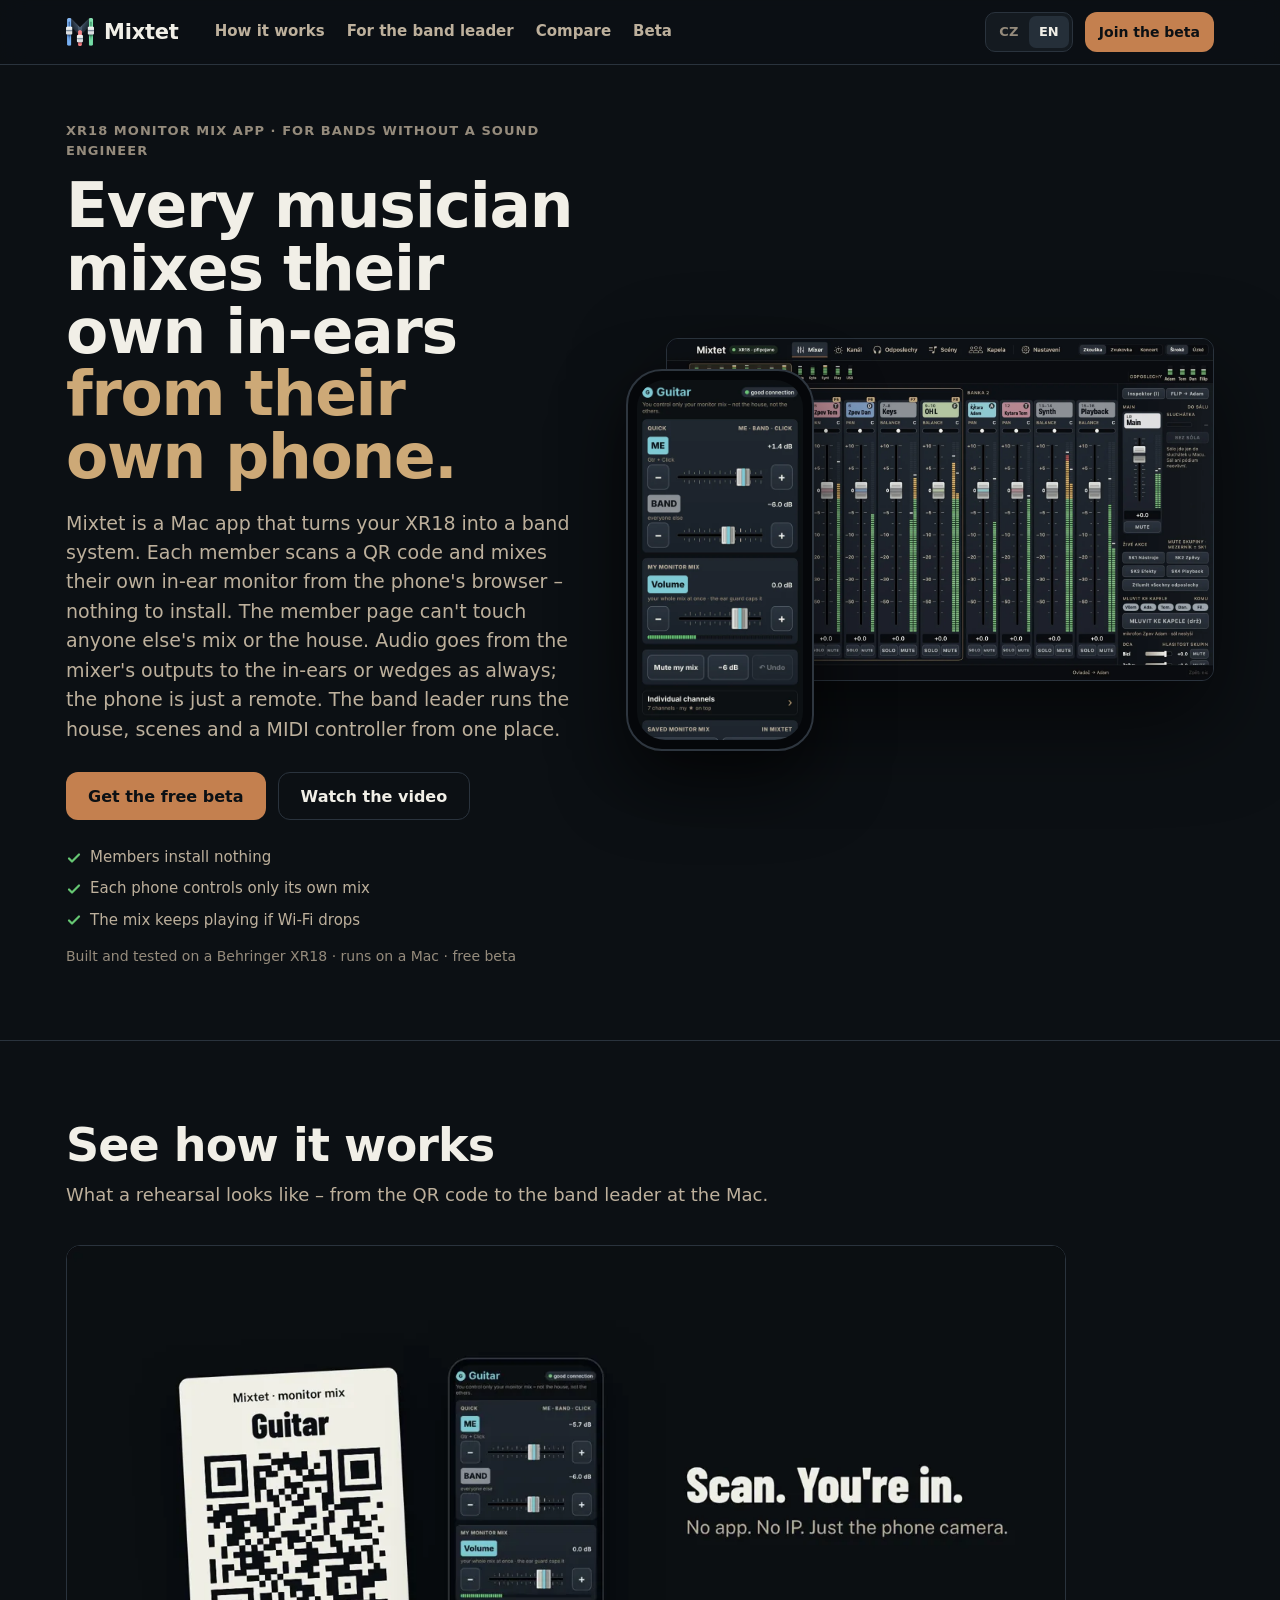
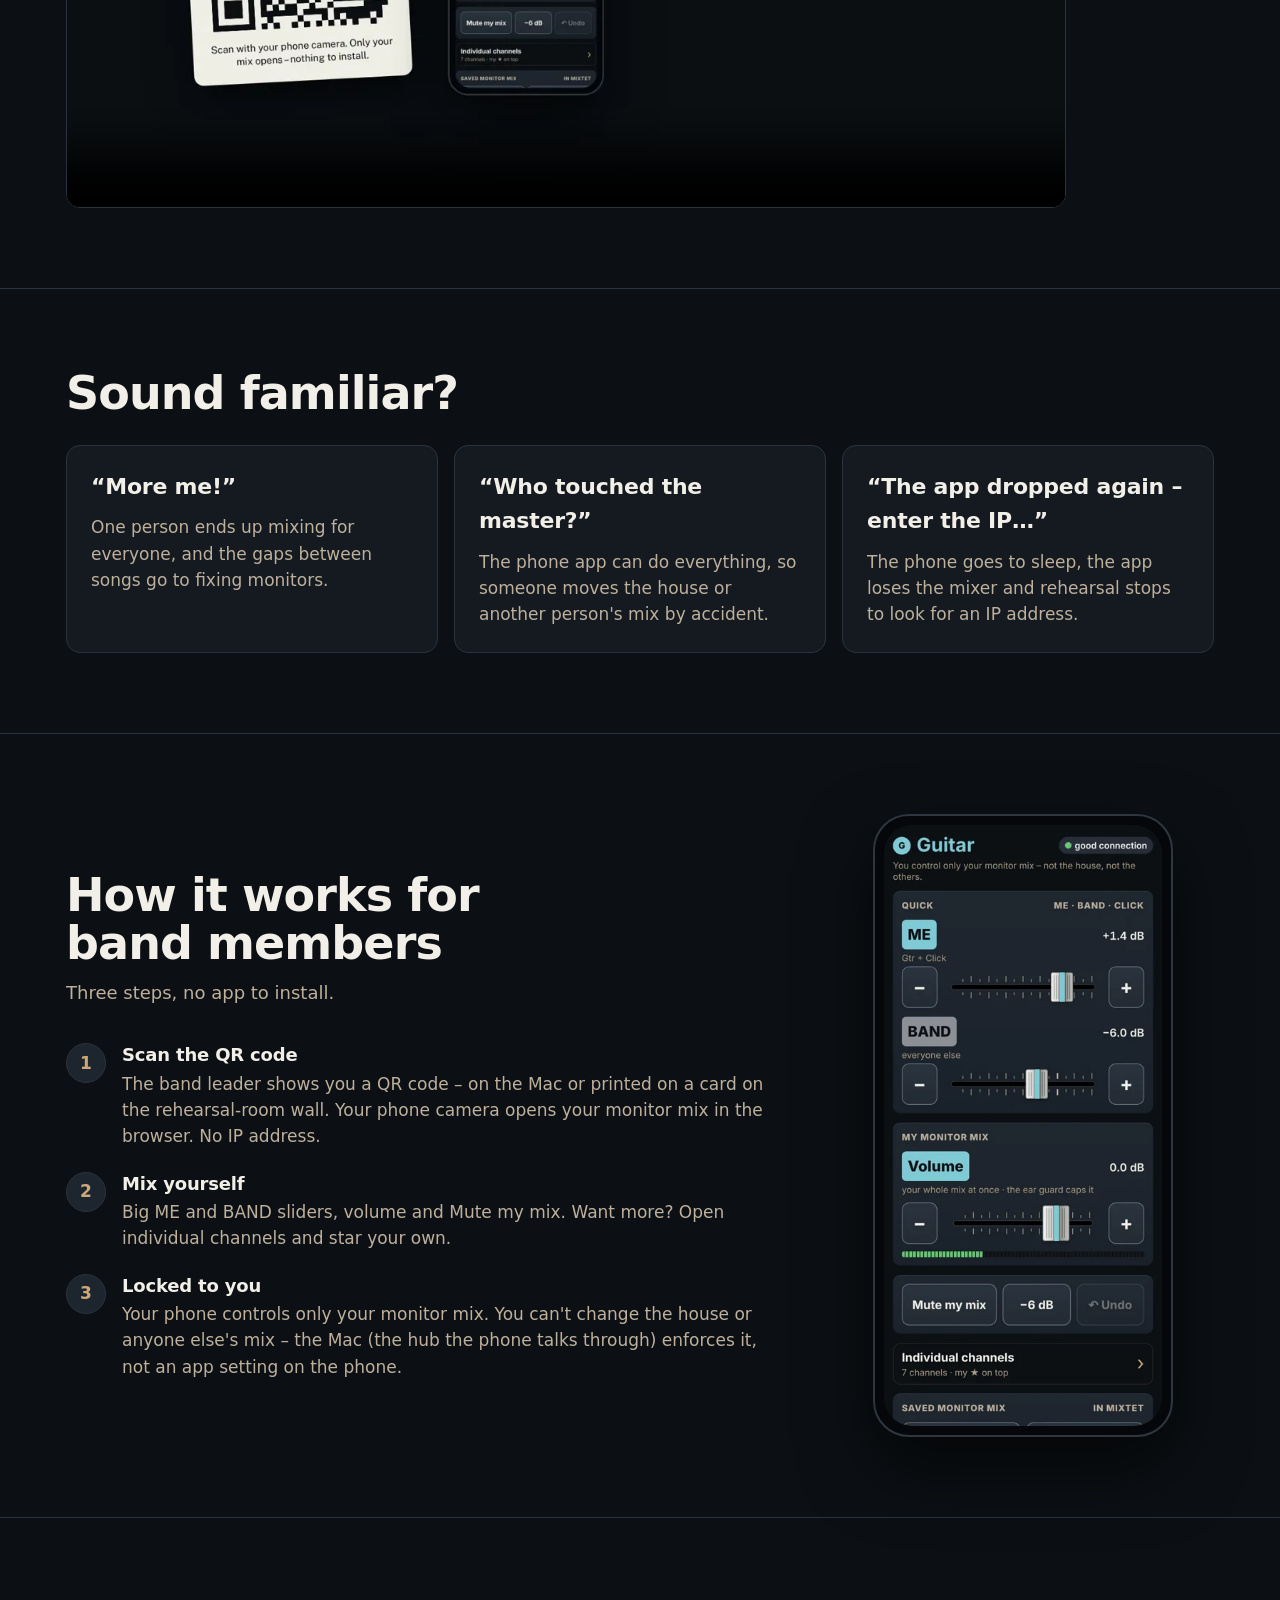
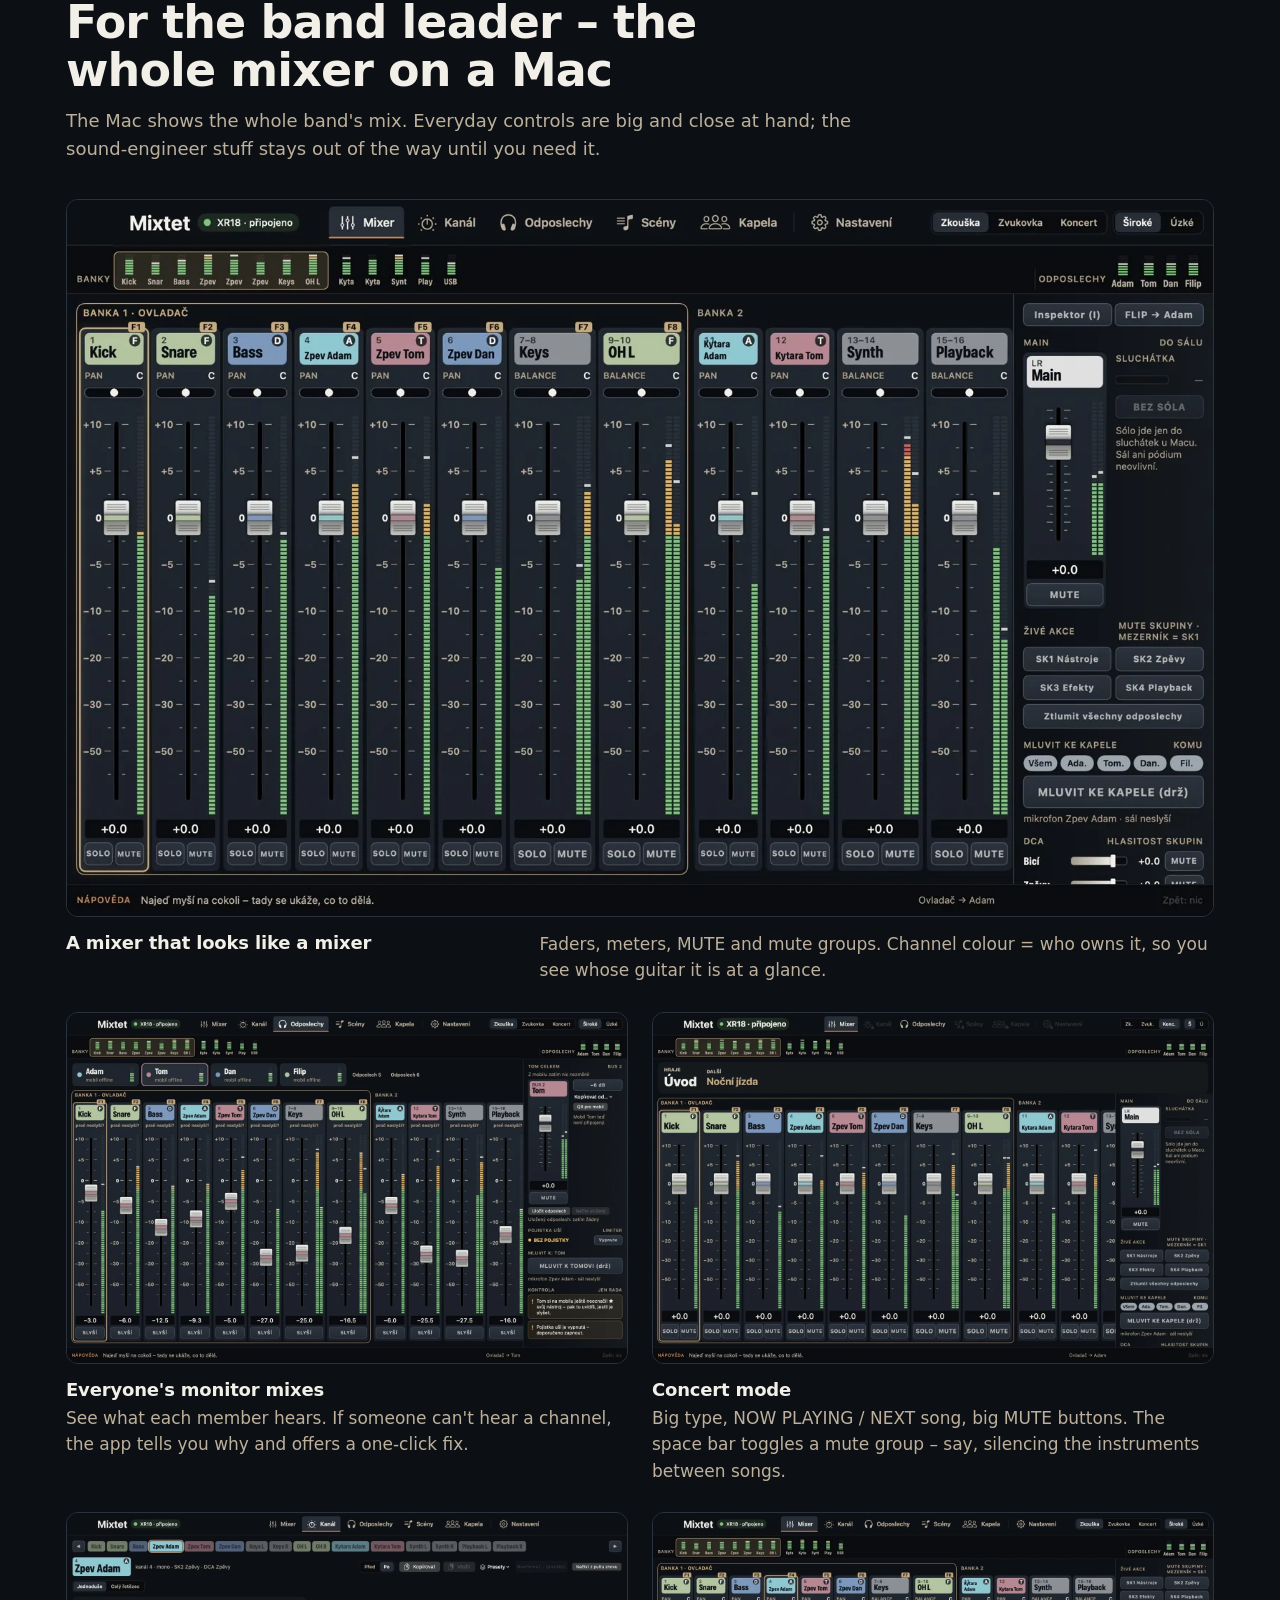
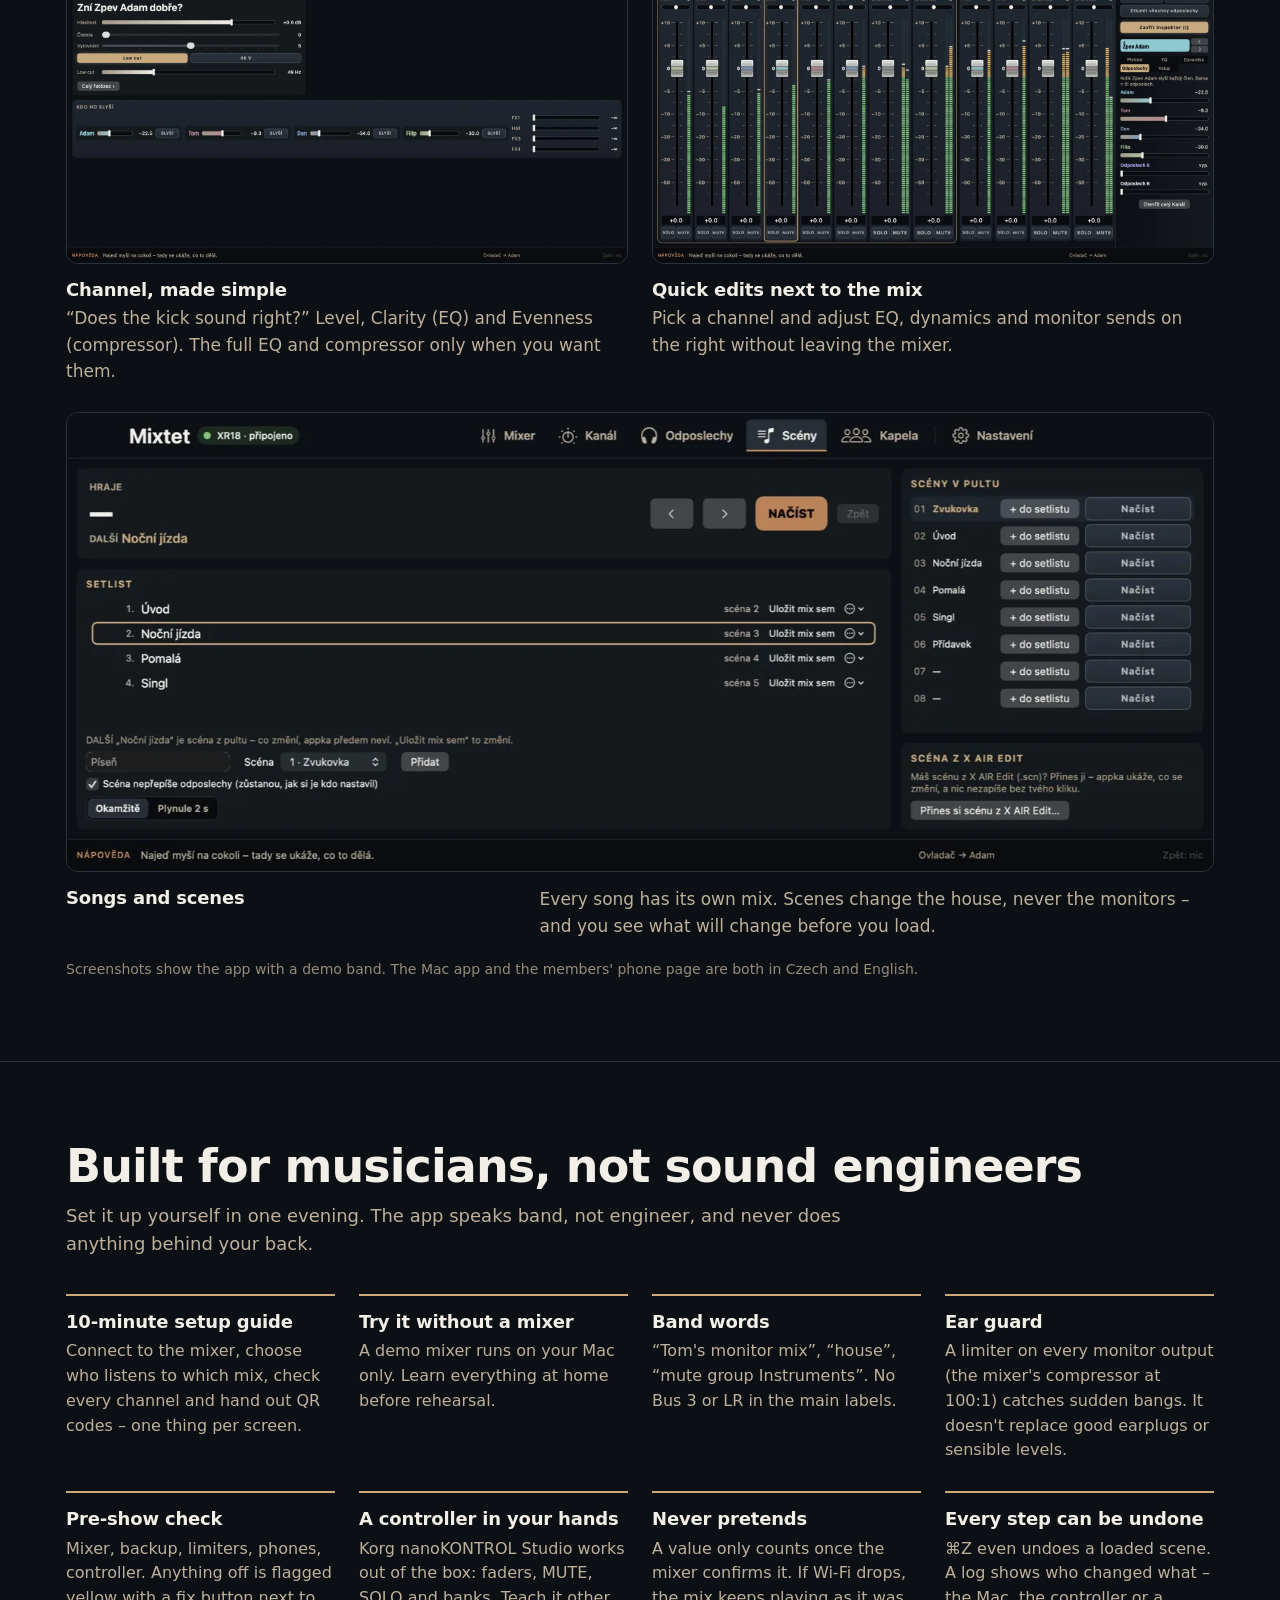
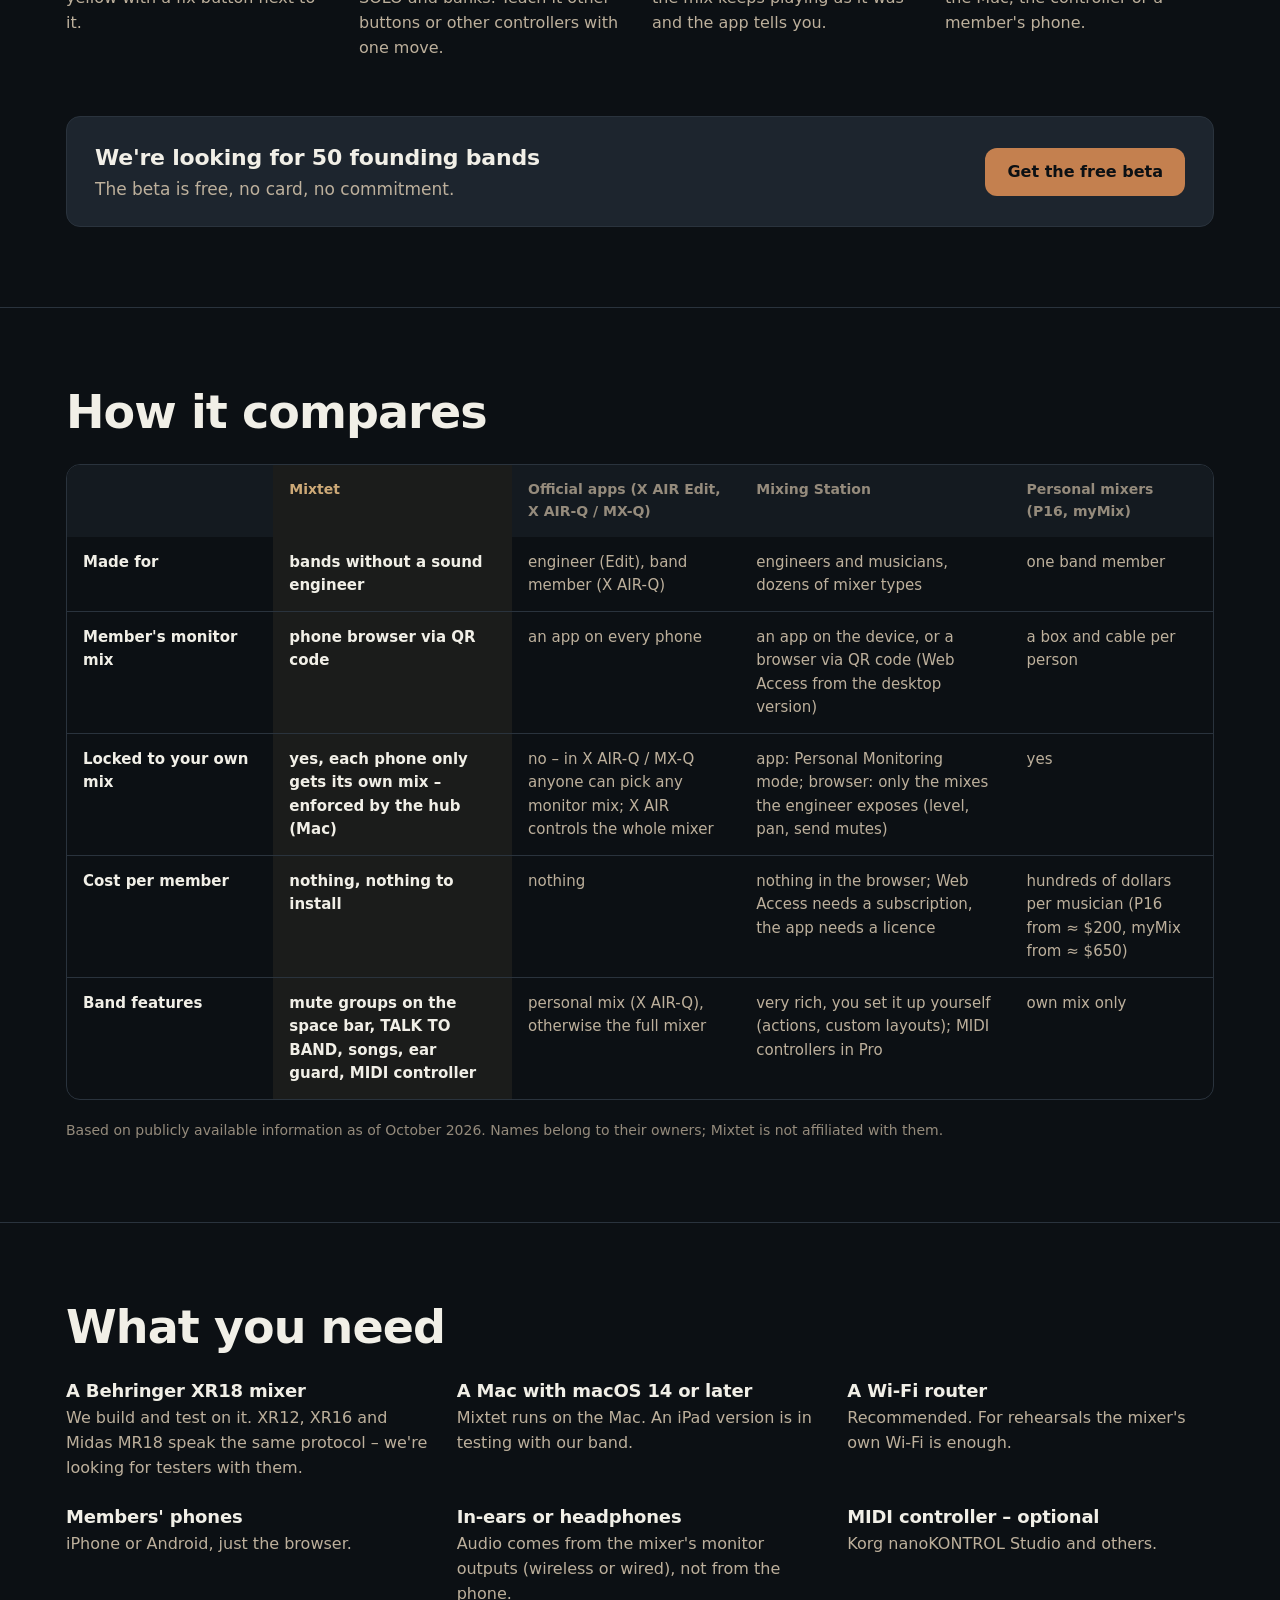
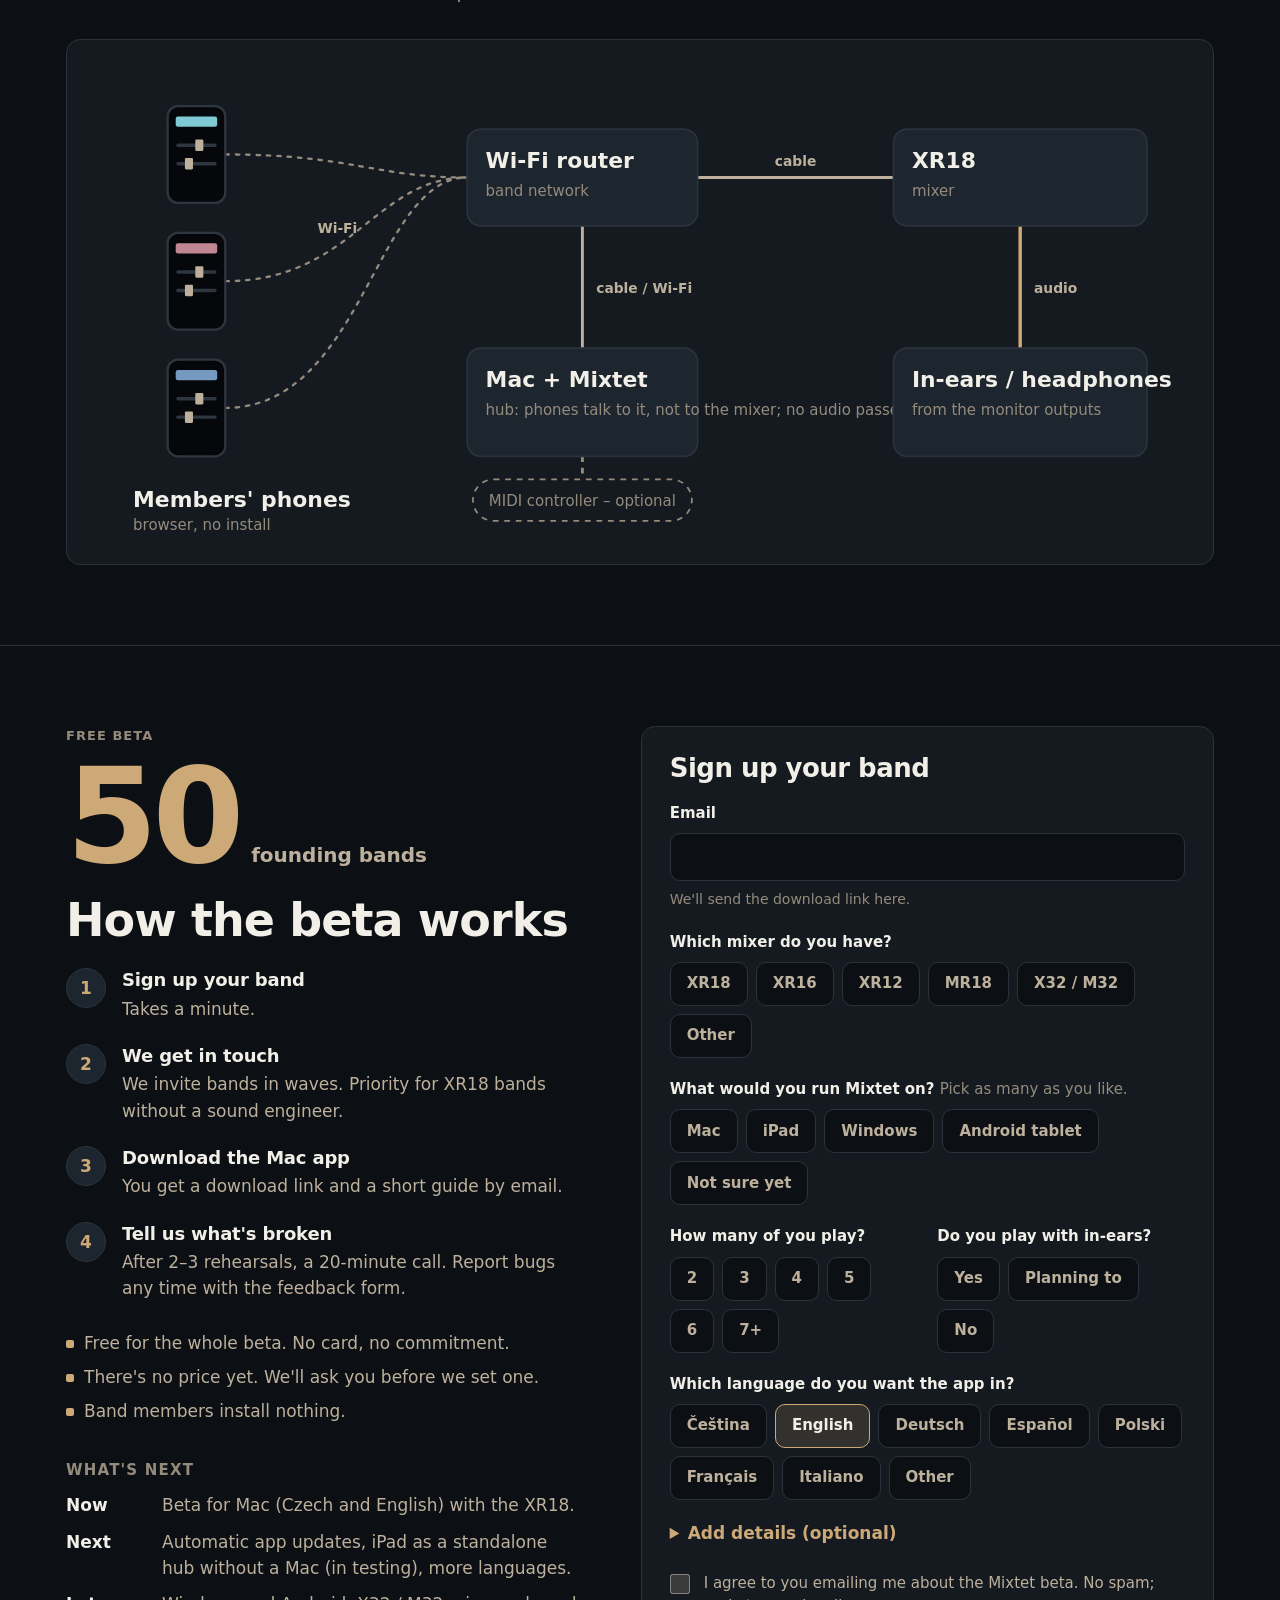
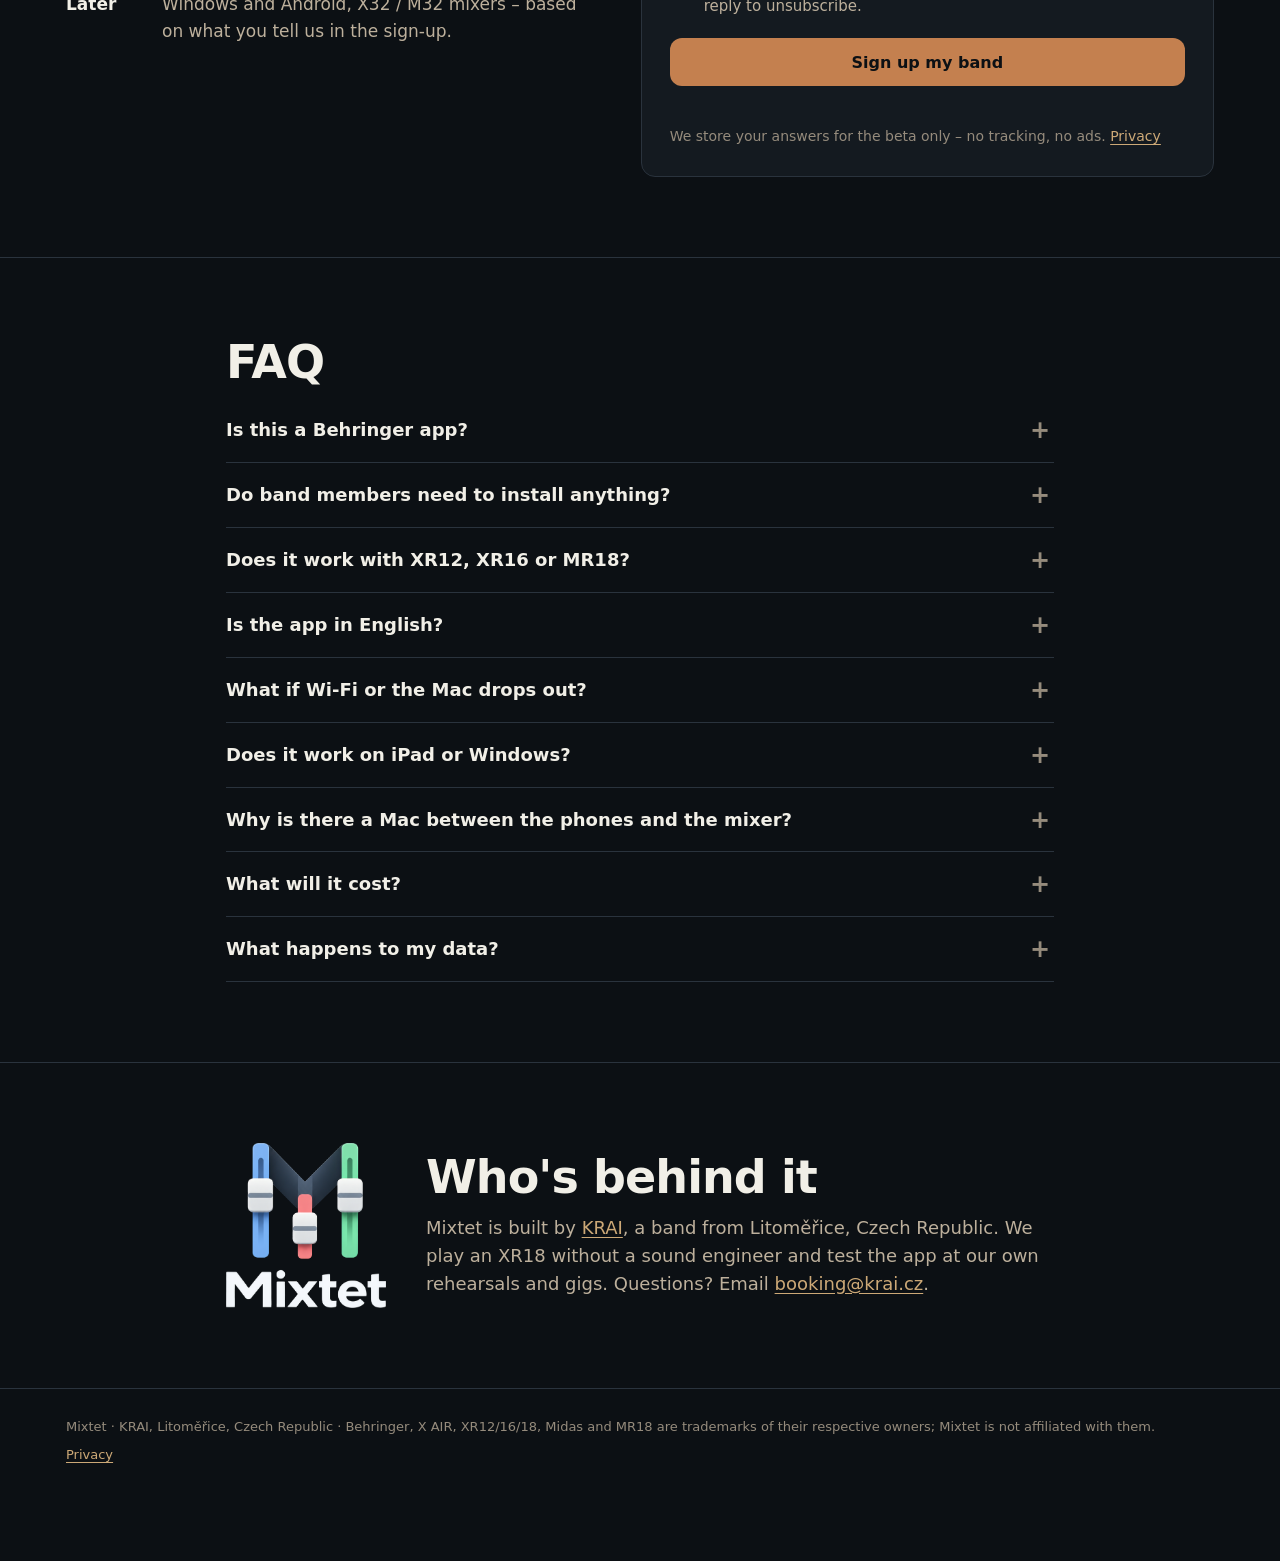
==== commit 30535764: "fix(web): automatické aktualizace zatím v Další (feed ještě není zveřejněný) Co-Authored-By: Claude " ====
--- a/index.html
+++ b/index.html
@@ -118,7 +118,7 @@
     <ol class="steps"><li><span class="n">1</span><div><h3>Sign up your band</h3><p>Takes a minute.</p></div></li><li><span class="n">2</span><div><h3>We get in touch</h3><p>We invite bands in waves. Priority for XR18 bands without a sound engineer.</p></div></li><li><span class="n">3</span><div><h3>Download the Mac app</h3><p>You get a download link and a short guide by email.</p></div></li><li><span class="n">4</span><div><h3>Tell us what&#x27;s broken</h3><p>After 2–3 rehearsals, a 20-minute call. Report bugs any time with the feedback form.</p></div></li></ol>
     <ul class="terms"><li>Free for the whole beta. No card, no commitment.</li><li>There&#x27;s no price yet. We&#x27;ll ask you before we set one.</li><li>Band members install nothing.</li></ul>
     <h3 class="road-h">What&#x27;s next</h3>
-    <ul class="road"><li><b>Now</b><span>Beta for Mac (Czech and English) with the XR18, automatic updates.</span></li><li><b>Next</b><span>iPad as a standalone hub without a Mac (in testing), more app languages.</span></li><li><b>Later</b><span>Windows and Android, X32 / M32 mixers – based on what you tell us in the sign-up.</span></li></ul>
+    <ul class="road"><li><b>Now</b><span>Beta for Mac (Czech and English) with the XR18.</span></li><li><b>Next</b><span>Automatic app updates, iPad as a standalone hub without a Mac (in testing), more languages.</span></li><li><b>Later</b><span>Windows and Android, X32 / M32 mixers – based on what you tell us in the sign-up.</span></li></ul>
   </div>
   <div class="formcol" id="join">
     <form id="signup" class="card form" novalidate>
